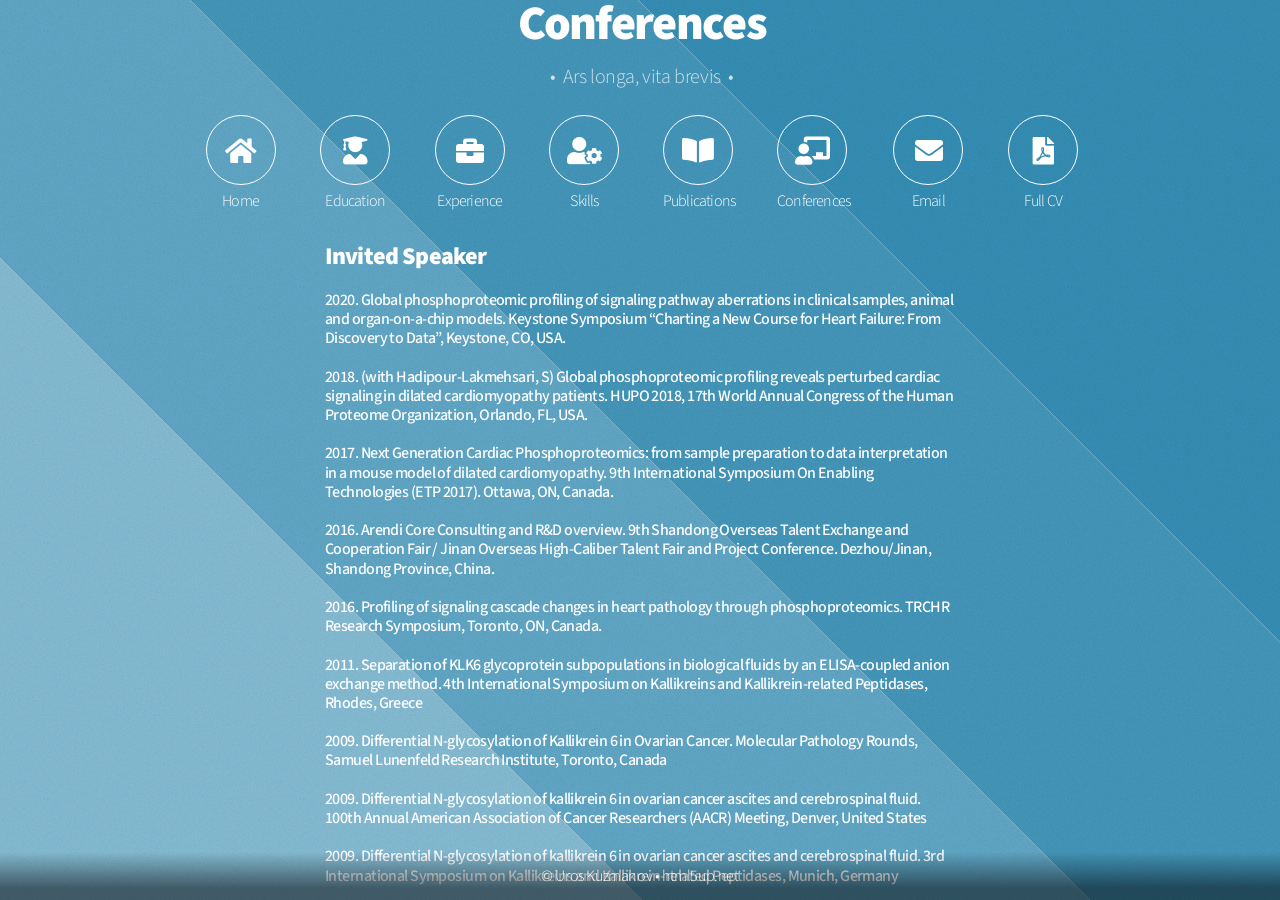
==== conferences.html @ 01c06d36 "July 10 2023 12:07" ====
<!DOCTYPE html>
<!--
	Aerial by HTML5 UP	html5up.net | @ajlkn	Free for personal and commercial use under the CCA 3.0 license (html5up.net/license)-->
<html>
  <head>
    <meta http-equiv="content-type" content="text/html; charset=utf-8">
    <title>Conferences - UK</title>
    <meta name="viewport" content="width=device-width, initial-scale=1, user-scalable=no">
    <link rel="stylesheet" href="assets/css/main.css">
    <noscript><link rel="stylesheet" href="assets/css/noscript.css"></noscript>
  </head>
  <body class="is-preload">
    <div id="wrapper">
      <div id="bg" style="background: #348cb2 url(redsands.png) center;"></div>
      <div id="overlay"></div>
      <div id="main"> <!-- Header -->
        <header id="header">
          <h1>Conferences</h1>
          <p>•&nbsp; Ars longa, vita brevis &nbsp;•</p>
          <nav>
            <ul>
              <li><a href="index.html" class="icon solid fa-home">
                  <div class="label">Home</div>
                </a></li>
              <li><a href="education.html" class="icon solid fa-user-graduate">
                  <div class="label">Education</div>
                </a></li>
              <li><a href="experience.html" class="icon solid fa-briefcase">
                  <div class="label">Experience</div>
                </a></li>
              <li><a href="skills.html" class="icon solid fa-user-cog">
                  <div class="label">Skills</div>
                </a></li>
              <li><a href="publications.html" class="icon solid fa-book-open">
                  <div class="label">Publications</div>
                </a></li>
              <li><a href="conferences.html" class="icon solid fa-chalkboard-teacher">
                  <div class="label">Conferences</div>
                </a></li>
              <li><a href="mailto:%20ukuzmanov@gmail.com" class="icon solid fa-envelope">
                  <div class="label">Email</div>
                </a></li>
              <li><a href="CV.pdf" class="icon solid fa-file-pdf">
                  <div class="label">Full CV</div>
                </a></li>
            </ul>
          </nav>
          <br>
          <h3> Invited Speaker </h3>
          <h5>
<br>2020.  Global phosphoproteomic profiling of signaling pathway aberrations in clinical samples, animal and organ-on-a-chip models.  Keystone Symposium “Charting a New Course for Heart Failure: From Discovery to Data”, Keystone, CO, USA.
<br><br>	2018. (with Hadipour-Lakmehsari, S) Global phosphoproteomic profiling reveals perturbed cardiac signaling in dilated cardiomyopathy patients. HUPO 2018, 17th World Annual Congress of the Human Proteome Organization, Orlando, FL, USA.
<br><br>2017.  Next Generation Cardiac Phosphoproteomics: from sample preparation to data interpretation in a mouse model of dilated cardiomyopathy. 9th International Symposium On Enabling Technologies (ETP 2017).  Ottawa, ON, Canada.
<br><br>2016.  Arendi Core Consulting and R&D overview.  9th Shandong Overseas Talent Exchange and Cooperation Fair / Jinan Overseas High-Caliber Talent Fair and Project Conference.  Dezhou/Jinan, Shandong Province, China.
<br><br>2016.  Profiling of signaling cascade changes in heart pathology through phosphoproteomics.  TRCHR Research Symposium, Toronto, ON, Canada.
<br><br>2011. Separation of KLK6 glycoprotein subpopulations in biological fluids by an ELISA-coupled anion exchange method. 4th International Symposium on Kallikreins and Kallikrein-related Peptidases, Rhodes, Greece
<br><br>2009. Differential N-glycosylation of Kallikrein 6 in Ovarian Cancer. Molecular Pathology Rounds, Samuel Lunenfeld Research Institute, Toronto, Canada
<br><br>2009. Differential N-glycosylation of kallikrein 6 in ovarian cancer ascites and cerebrospinal fluid. 100th Annual American Association of Cancer Researchers (AACR) Meeting, Denver, United States
<br><br>2009. Differential N-glycosylation of kallikrein 6 in ovarian cancer ascites and cerebrospinal fluid. 3rd International Symposium on Kallikreins and Kallikrein-related Peptidases, Munich, Germany

            <br>
            <br></h5><br>
          <h3>
            Poster Presentations and Abstracts
          </h3>
          <h5>
<br>Reitz CJ, Tavassoli M, Kim DH, Hadipour-Lakmehsari S, Shah S, Teng ACT, Emili A, Oudit GY, Kuzmanov U, Gramolini AO. (2022) Integrative proteomic and phosphoproteomic analysis identifies etiology-specific phosphorylation patterns in the failing human heart. XLI Annual Meeting of the International Society for Heart Research (ISHR)-North American Section. Winnipeg, Manitoba, Canada.
<br><br>Di Paola M, Kuzmanov U, Reitz CJ, Teng ACT, Gramolini AO. (2022) Sarco(endo)plasmic reticulum membrane protein REEP5 regulates subcellular structure and function in the heart. XLI Annual Meeting of the International Society for Heart Research (ISHR)-North American Section. Winnipeg, Manitoba, Canada.
<br><br>Kuzmanov U, Reitz CJ, Tavassoli M, Kim DH, Hadipour-Lakmehsari S, Shah S, Emili A, Oudit GY, Gramolini AO. (2022) Integrative proteomic and phosphoproteomic analysis of ischemic and dilated cardiomyopathy cardiac tissue from human explants. XXIV World Congress International Society for Heart Research (ISHR). Berlin, Germany.
<br><br>Di Paola M, Kuzmanov U, Reitz CJ, Teng ACT, Gramolini AO. (2022) Sarco(endo)plasmic reticulum membrane protein REEP5 regulates subcellular structure and function in the heart. Frontiers in Physiology 2022, 42nd Annual Research Symposium, Department of Physiology, University of Toronto.
<br><br>Reitz CJ, Tavassoli M, Kim DH, Hadipour-Lakmehsari S, Shah S, Lee SH, Teng ACT, Emili A, Oudit GY, Kuzmanov U, Gramolini AO. (2021) Identification of Novel Phosphoprotein Signaling Pathways in Human Dilated Cardiomyopathy by Integrative Proteomic and Phosphoproteomic Analysis. Basic Cardiovascular Sciences Scientific Sessions 2021 (virtual).
<br><br>Di Paola M, Kuzmanov U, Teng ACT, Lee SH, Reitz CJ, Gramolini AO. (2021) Analysis of Receptor Expression-Enhancing Protein 5 (REEP5) on cardiac structural development and function using model systems. Frontiers in Physiology 2021, 41st Annual Research Symposium, Department of Physiology, University of Toronto.
<br><br>Kuzmanov U, Wang E, Vanderlaan R, Guo H, Isserlin R, Hadipour-Lakmehsari S, Sharma P, Billia F, Radisic M, Gramolini AO, Emili A.  (2019).  Integrative Phosphoproteomic Profiling of Clinical Samples, Animal and Organ-On-A-Chip Models: Mapping Fibrotic Signaling Cascades. Keystone Symposium - Proteomics and its Application to Translational and Precision Medicine, Stockholm, Sweden. 
<br><br>Kuzmanov U, Vanderlaan, Guo H, Hadipour-Lakmehsari S, Sharma P, Billia P, Emili A, Gramolini AO. (2018).  Global Human and Mouse Phosphoproteomic Profiling of Signaling Pathway Aberrations in Hypertrophic Cardiomyopathy.  HUPO 2018, 17th World Annual Congress of the Human Proteome Organization, Orlando, FL, USA.
<br><br>Kim DH, Kuzmanov U, Hadipour-Lakmehsari S, Emili A, Oudit G, Gramolini AO. (2018) Phosphopeptide Enrichment and Analysis of Human Ischemic Cardiomyopathic Tissues Reveal Infarct Versus Non-Infarct Unique signaling Pathways.  HUPO 2018, 17th World Annual Congress of the Human Proteome Organization, Orlando, FL, USA.
<br><br>Wang EY, Kuzmanov U, Zhao Y, Rafatian N, Gramolini AO, Emili A, Backx P, Radisic M.  (2018). A Combined Strategy of Human Induced Pluripotent Stem Cells, Organ-on-a-chip Engineering and Precision Proteomics Analysis for Cardiac Disease Study.  5th TERMIS World Congress 2018, Kyoto, Japan.
<br><br>Kuzmanov U, Vanderlaan R, Hadipur-Lakmehsari S, Guo H, Buchsbaum D, Cosme J, Abbasi C, Isserlin R, Sharma P, Billia F, Emili A, Gramolini AO.  (2017). Phosphoproteomic profiling of heart tissue:  from mouse model to patient samples. 16th Human Proteome Organisation World Congress, Dublin, Ireland 
<br><br>Kuzmanov U, Guo H, Buchsbaum D, Cosme J, Abbasi C, Isserlin R, Sharma P, Gramolini AO, Emili A.  (2017). Phosphoproteomics-based elucidation of disturbed signaling pathways in a mouse model of dilated cardiomyopathy.  Heart Failure Update 2017, Toronto, Canada
<br><br>Kuzmanov U, Guo H, Buchsbaum D, Cosme J, Abbasi C, Isserlin R, Sharma P, Gramolini AO, Emili A.  (2017). Cardiac phosphoproteomics: profiling of a mouse model of dilated cardiomyopathy.  Canadian National Proteomics Network Annual Meeting, Toronto, Canada 
<br><br>Kuzmanov U, Musrap N, Kosanam H, Smith CR, Batruch I, Diamandis EP. (2012). Glycoproteomic identification and characterization of potential glycoprotein biomarkers in ovarian cancer proximal fluids. American Society for Mass Spectrometry (ASMS) Annual Conference, Vancouver, Canada
<br><br>Kuzmanov U, Musrap N, Kosanam H, Smith CR, Diamandis EP. (2011). Proteomic identification of sialic acid containing glycoproteins in ovarian cancer proximal fluids and cell line supernatants. Canadian Cancer Research Conference, Toronto, Canada
<br><br>Bayani J, Kuzmanov U, Smith CR, Batruch I, Squire JA, Diamandis EP. (2011). Mechanisms of KLK6 Expression and Biomarker Discovery in Ovarian Carcinomas: An Integrated Genomic, microRNA (miRNA) and Proteomic Profiling Approach. Canadian Cancer Research Conference, Toronto, Canada
<br><br>Kuzmanov U, Smith CR, Soosaipillai A, Batruch I, Diamandis A, Diamandis EP. (2011). ELISA coupled anion exchange method for separation of KLK6 glycoprotein subpopulations in biological fluids. 102nd Annual American Association for Cancer Researchers Meeting, Orlando, United States
<br><br>Bayani J, Kuzmanov U, Smith CR, Batruch I, Presvelos J, Graham C, Squire JA, Diamandis EP. (2011).  Integrated genomic, microRNA (miRNA) and proteomic profiling by stable isotope labeling with amino acids in cell culture (SILAC) of ovarian carcinoma for biomarker discovery. 102nd Annual American Association for Cancer Researchers Meeting, Orlando, United States
<br><br>Kuzmanov U, Smith CR, Soosaipillai A, Diamandis EP. (2010). N-glycosylation patterns of kallikrein 6 in ovarian cancer. 5th Canadian Conference on Ovarian Cancer Research, Toronto, Canada
<br><br>Bayani J, Kuzmanov U, Batruch I, Cho CK, Smith CR, Marrano P, Graham C, Butzow R, Katsaros D, Lin L, Zheng Y, Squire JA, Diamandis EP. (2010). Integrated Genomic MicroRNA (miRNA) and Proteomic Profiling of Ovarian Carcinoma for Biomarker Discovery. 5th Canadian Conference on Ovarian Cancer Research, Toronto, Canada
<br><br>Bayani J, Kuzmanov U, Batruch I, Cho CK, Smith CR, Marrano P, Graham C, Butzow R, Katsaros D, Lin L, Zheng Y, Squire JA, Diamandis EP. (2010). Integrated Genomic, MicroRNA (miRNA) and Proteomic Profiling of Ovarian Carcinoma for Biomarker Discovery. 101th Annual American Association for Cancer Research Meeting, Washington, United States
<br><br>Kuzmanov U, Jiang N, Smith CR, Soosaipillai A, Diamandis EP. (2008). Kallikrein 6 N-glycosylation in ovarian cancer ascites and cerebrospinal fluids. ASBMB meeting, Post-Translational Modifications:  Detection and Physiological Evaluation, Lake Tahoe, United States
<br><br>Kuzmanov U, Jiang N, Soosaipillai A, Diamandis EP.  (2007). Differential glycosylation of ovarian cancer derived kallikrein 6.  2nd International Symposium on Kallikreins and Kallikrein-related peptidases, Santorini Island, Greece
<br><br>Kuzmanov U, Jiang N, Soosaipillai A, Diamandis EP.  (2007). Differential glycosylation of ovarian cancer derived kallikrein 6 and its potential use as a biomarker.  5th General Meeting of the International Proteolysis Society. Patras, Greece

          </h5>
          <br>
          <br>
        </header>
        <!-- Footer -->
        <footer id="footer"> <span class="copyright">© Uros Kuzmanov •
            html5up.net</span> </footer>
      </div>
    </div>
    <script>
			window.onload = function() { document.body.classList.remove('is-preload'); }
			window.ontouchmove = function() { return false; }
			window.onorientationchange = function() { document.body.scrollTop = 0; }
		</script>
  </body>
</html>
---- assets/css/main.css ----
@import url("https://fonts.googleapis.com/css?family=Source+Sans+Pro:300,900");
@import url("fontawesome-all.min.css");

/*
	Aerial by HTML5 UP
	html5up.net | @ajlkn
	Free for personal and commercial use under the CCA 3.0 license (html5up.net/license)
*/

html, body, div, span, applet, object,
iframe, h1, h2, h3, h4, h5, h6, p, blockquote,
pre, a, abbr, acronym, address, big, cite,
code, del, dfn, em, img, ins, kbd, q, s, samp,
small, strike, strong, sub, sup, tt, var, b,
u, i, center, dl, dt, dd, ol, ul, li, fieldset,
form, label, legend, table, caption, tbody,
tfoot, thead, tr, th, td, article, aside,
canvas, details, embed, figure, figcaption,
footer, header, hgroup, menu, nav, output, ruby,
section, summary, time, mark, audio, video {
	margin: 0;
	padding: 0;
	border: 0;
	font-size: 100%;
	font: inherit;
	vertical-align: baseline;}

article, aside, details, figcaption, figure,
footer, header, hgroup, menu, nav, section {
	display: block;}

body {
	line-height: 1;
}

ol, ul {
	list-style: none;
}

blockquote, q {
	quotes: none;
}

	blockquote:before, blockquote:after, q:before, q:after {
		content: '';
		content: none;
	}

table {
	border-collapse: collapse;
	border-spacing: 0;
}

body {
	-webkit-text-size-adjust: none;
}

mark {
	background-color: transparent;
	color: inherit;
}

input::-moz-focus-inner {
	border: 0;
	padding: 0;
}

input, select, textarea {
	-moz-appearance: none;
	-webkit-appearance: none;
	-ms-appearance: none;
	appearance: none;
}

/* Basic */

	html {
		box-sizing: border-box;
	}

	*, *:before, *:after {
		box-sizing: inherit;
	}

	body {
		background: #fff;
		overflow: hidden;
	}

		body.is-preload *, body.is-preload *:before, body.is-preload *:after {
			-moz-animation: none !important;
			-webkit-animation: none !important;
			-ms-animation: none !important;
			animation: none !important;
			-moz-transition: none !important;
			-webkit-transition: none !important;
			-ms-transition: none !important;
			transition: none !important;
		}

	body, input, select, textarea {
		color: #fff;
		font-family: 'Source Sans Pro', sans-serif;
		font-size: 15pt;
		font-weight: 300 !important;
		letter-spacing: -0.025em;
		line-height: 1.75em;
	}

	a {
		-moz-transition: border-color 0.2s ease-in-out;
		-webkit-transition: border-color 0.2s ease-in-out;
		-ms-transition: border-color 0.2s ease-in-out;
		transition: border-color 0.2s ease-in-out;
		border-bottom: solid 1px;
		color: inherit;
		outline: 0;
		text-decoration: none;
	}

		a:hover {
			border-color: transparent;
		}

/* Icon */

	.icon {
		text-decoration: none;
		position: relative;
	}

		.icon:before {
			-moz-osx-font-smoothing: grayscale;
			-webkit-font-smoothing: antialiased;
			display: block;
			font-style: normal;
			font-variant: normal;
			text-rendering: auto;
			line-height: 1;
			text-transform: none !important;
			font-family: 'Font Awesome 5 Free';
			font-weight: 400;
			
		}

		.icon > .label {
			line-height: 2;
			font-family: inherit;
			font-weight: ;
			text-align: center;
			letter-spacing: -0.05em;
			
		}

		.icon.solid:before {
			font-weight: 900;
		}

		.icon.brands:before {
			font-family: 'Font Awesome 5 Brands';
			
		}
		
		
/* Wrapper */

	@-moz-keyframes wrapper {
		0% {
			opacity: 0;
		}

		100% {
			opacity: 1;
		}
	}

	@-webkit-keyframes wrapper {
		0% {
			opacity: 0;
		}

		100% {
			opacity: 1;
		}
	}

	@-ms-keyframes wrapper {
		0% {
			opacity: 0;
		}

		100% {
			opacity: 1;
		}
	}

	@keyframes wrapper {
		0% {
			opacity: 0;
		}

		100% {
			opacity: 1;
		}
	}

	#wrapper {
		-moz-animation: wrapper 3s forwards;
		-webkit-animation: wrapper 3s forwards;
		-ms-animation: wrapper 3s forwards;
		animation: wrapper 3s forwards;
		height: 100%;
		left: 0;
		opacity: 0;
		position: fixed;
		top: 0;
		width: 100%;
		
	}

/* BG */

	#bg {
		-moz-animation: bg 180s linear infinite;
		-webkit-animation: bg 180s linear infinite;
		-ms-animation: bg 180s linear infinite;
		animation: bg 180s linear infinite;
		-moz-backface-visibility: hidden;
		-webkit-backface-visibility: hidden;
		-ms-backface-visibility: hidden;
		backface-visibility: hidden;
		-moz-transform: translate3d(0,0,0);
		-webkit-transform: translate3d(0,0,0);
		-ms-transform: translate3d(0,0,0);
		transform: translate3d(0,0,0);
	/* Set your background with this */

		background: #348cb2 url("images/bg1.jpg") bottom left;
		background-repeat: repeat-x;
		height: 100%;
		left: 0;
		opacity: 1;
		position: fixed;
		top: 0;
		
		
		
		
	}

	@-moz-keyframes bg {
		0% {
			-moz-transform: translate3d(0,0,0);
			-webkit-transform: translate3d(0,0,0);
			-ms-transform: translate3d(0,0,0);
			transform: translate3d(0,0,0);
		}

		100% {
			-moz-transform: translate3d(-2250px,0,0);
			-webkit-transform: translate3d(-2250px,0,0);
			-ms-transform: translate3d(-2250px,0,0);
			transform: translate3d(-2250px,0,0);
		}
	}

	@-webkit-keyframes bg {
		0% {
			-moz-transform: translate3d(0,0,0);
			-webkit-transform: translate3d(0,0,0);
			-ms-transform: translate3d(0,0,0);
			transform: translate3d(0,0,0);
		}

		100% {
			-moz-transform: translate3d(-2250px,0,0);
			-webkit-transform: translate3d(-2250px,0,0);
			-ms-transform: translate3d(-2250px,0,0);
			transform: translate3d(-2250px,0,0);
		}
	}

	@-ms-keyframes bg {
		0% {
			-moz-transform: translate3d(0,0,0);
			-webkit-transform: translate3d(0,0,0);
			-ms-transform: translate3d(0,0,0);
			transform: translate3d(0,0,0);
		}

		100% {
			-moz-transform: translate3d(-2250px,0,0);
			-webkit-transform: translate3d(-2250px,0,0);
			-ms-transform: translate3d(-2250px,0,0);
			transform: translate3d(-2250px,0,0);
		}
	}

	@keyframes bg {
		0% {
			-moz-transform: translate3d(0,0,0);
			-webkit-transform: translate3d(0,0,0);
			-ms-transform: translate3d(0,0,0);
			transform: translate3d(0,0,0);
		}

		100% {
			-moz-transform: translate3d(-2250px,0,0);
			-webkit-transform: translate3d(-2250px,0,0);
			-ms-transform: translate3d(-2250px,0,0);
			transform: translate3d(-2250px,0,0);
		}
	}

	#bg {
		background-size: 2250px auto;
		width: 6750px;
	}

/* Overlay */

	@-moz-keyframes overlay {
		0% {
			opacity: 0;
		}

		100% {
			opacity: 1;
		}
	}

	@-webkit-keyframes overlay {
		0% {
			opacity: 0;
		}

		100% {
			opacity: 1;
		}
	}

	@-ms-keyframes overlay {
		0% {
			opacity: 0;
		}

		100% {
			opacity: 1;
		}
	}

	@keyframes overlay {
		0% {
			opacity: 0;
		}

		100% {
			opacity: 1;
		}
	}

	#overlay {
		-moz-animation: overlay 1.5s 1.5s forwards;
		-webkit-animation: overlay 1.5s 1.5s forwards;
		-ms-animation: overlay 1.5s 1.5s forwards;
		animation: overlay 1.5s 1.5s forwards;
		background-attachment: fixed, fixed;
		background-image: url("images/overlay-pattern.png"), url("images/overlay.svg");
		background-position: top left, center center;
		background-repeat: repeat, no-repeat;
		background-size: auto, cover;
		height: 100%;
		left: 0;
		opacity: 0;
		position: fixed;
		top: 0;
		width: 100%;
	}

/* Main */

	#main {
		height: 100%;
		left: 0;
		position: fixed;
		text-align: center;
		top: 0;
		width: 100%;
		overflow: auto;
	}

		#main:before {
			content: '';
			display: inline-block;
			height: 100%;
			margin-right: 0;
			vertical-align: middle;
			width: 1px;
		}

/* Header */

	@-moz-keyframes header {
		0% {
			-moz-transform: translate3d(0,1em,0);
			-webkit-transform: translate3d(0,1em,0);
			-ms-transform: translate3d(0,1em,0);
			transform: translate3d(0,1em,0);
			opacity: 0;
		}

		100% {
			-moz-transform: translate3d(0,0,0);
			-webkit-transform: translate3d(0,0,0);
			-ms-transform: translate3d(0,0,0);
			transform: translate3d(0,0,0);
			opacity: 1;
		}
	}

	@-webkit-keyframes header {
		0% {
			-moz-transform: translate3d(0,1em,0);
			-webkit-transform: translate3d(0,1em,0);
			-ms-transform: translate3d(0,1em,0);
			transform: translate3d(0,1em,0);
			opacity: 0;
		}

		100% {
			-moz-transform: translate3d(0,0,0);
			-webkit-transform: translate3d(0,0,0);
			-ms-transform: translate3d(0,0,0);
			transform: translate3d(0,0,0);
			opacity: 1;
		}
	}

	@-ms-keyframes header {
		0% {
			-moz-transform: translate3d(0,1em,0);
			-webkit-transform: translate3d(0,1em,0);
			-ms-transform: translate3d(0,1em,0);
			transform: translate3d(0,1em,0);
			opacity: 0;
		}

		100% {
			-moz-transform: translate3d(0,0,0);
			-webkit-transform: translate3d(0,0,0);
			-ms-transform: translate3d(0,0,0);
			transform: translate3d(0,0,0);
			opacity: 1;
		}
	}

	@keyframes header {
		0% {
			-moz-transform: translate3d(0,1em,0);
			-webkit-transform: translate3d(0,1em,0);
			-ms-transform: translate3d(0,1em,0);
			transform: translate3d(0,1em,0);
			opacity: 0;
		}

		100% {
			-moz-transform: translate3d(0,0,0);
			-webkit-transform: translate3d(0,0,0);
			-ms-transform: translate3d(0,0,0);
			transform: translate3d(0,0,0);
			opacity: 1;
		}
	}

	@-moz-keyframes nav-icons {
		0% {
			-moz-transform: translate3d(0,1em,0);
			-webkit-transform: translate3d(0,1em,0);
			-ms-transform: translate3d(0,1em,0);
			transform: translate3d(0,1em,0);
			opacity: 0;
		}

		100% {
			-moz-transform: translate3d(0,0,0);
			-webkit-transform: translate3d(0,0,0);
			-ms-transform: translate3d(0,0,0);
			transform: translate3d(0,0,0);
			opacity: 1;
		}
	}

	@-webkit-keyframes nav-icons {
		0% {
			-moz-transform: translate3d(0,1em,0);
			-webkit-transform: translate3d(0,1em,0);
			-ms-transform: translate3d(0,1em,0);
			transform: translate3d(0,1em,0);
			opacity: 0;
		}

		100% {
			-moz-transform: translate3d(0,0,0);
			-webkit-transform: translate3d(0,0,0);
			-ms-transform: translate3d(0,0,0);
			transform: translate3d(0,0,0);
			opacity: 1;
		}
	}

	@-ms-keyframes nav-icons {
		0% {
			-moz-transform: translate3d(0,1em,0);
			-webkit-transform: translate3d(0,1em,0);
			-ms-transform: translate3d(0,1em,0);
			transform: translate3d(0,1em,0);
			opacity: 0;
		}

		100% {
			-moz-transform: translate3d(0,0,0);
			-webkit-transform: translate3d(0,0,0);
			-ms-transform: translate3d(0,0,0);
			transform: translate3d(0,0,0);
			opacity: 1;
		}
	}

	@keyframes nav-icons {
		0% {
			-moz-transform: translate3d(0,1em,0);
			-webkit-transform: translate3d(0,1em,0);
			-ms-transform: translate3d(0,1em,0);
			transform: translate3d(0,1em,0);
			opacity: 0;
		}

		100% {
			-moz-transform: translate3d(0,0,0);
			-webkit-transform: translate3d(0,0,0);
			-ms-transform: translate3d(0,0,0);
			transform: translate3d(0,0,0);
			opacity: 1;
		}
	}

	#header {
		-moz-animation: header 1s 2.25s forwards;
		-webkit-animation: header 1s 2.25s forwards;
		-ms-animation: header 1s 2.25s forwards;
		animation: header 1s 2.25s forwards;
		-moz-backface-visibility: hidden;
		-webkit-backface-visibility: hidden;
		-ms-backface-visibility: hidden;
		backface-visibility: hidden;
		-moz-transform: translate3d(0,0,0);
		-webkit-transform: translate3d(0,0,0);
		-ms-transform: translate3d(0,0,0);
		transform: translate3d(0,0,0);
		cursor: default;
		display: inline-block;
		opacity: 0;
		position: relative;
		text-align: center;
		top: 0em;
		vertical-align: top;
		width: 90%;
		
	}

		#header h1 {
			font-size: 3em;
			font-weight: 900;
			letter-spacing: -0.035em;
			line-height: 1em;
		}

		#header h2 {
			font-size: 2em;
			font-weight: 900;
			letter-spacing: -0.035em;
			horizontal-align: center;
			text-align: left;
			max-width: 55%;
			height: auto;
			margin: auto;
			line-height: 1.2em;
			
		
		}

		#header h3 {
			font-size: 1.5em;
			font-weight: 900;
			letter-spacing: -0.035em;
			line-height: 1.2em;
			text-align: left;
			max-width: 55%;
			height: auto;
			margin: auto;

		}

		#header h4 {
			font-size: 1em;
			font-weight: 900;
			letter-spacing: -0.035em;
			line-height: 1.2em;
			text-align: left;
			max-width: 55%;
			height: auto;
			margin: auto;


		}
			
		#header h5 {
			font-size: 1em;
			font-weight: 500;
			letter-spacing: -0.035em;
			line-height: 1.2em;
			text-align: left;
			max-width: 55%;
			height: auto;
			margin: auto;

		}

		#header b {
			
			font-weight: 900;

		}

		#header p {
			font-size: 1.25em;
			margin: 0.75em 0 0.25em 0;
			opacity: 0.75;
		}

		#header nav {
			margin: 1.5em 0 0 0;
		}

			#header nav li {
				-moz-animation: nav-icons 0.5s ease-in-out forwards;
				-webkit-animation: nav-icons 0.5s ease-in-out forwards;
				-ms-animation: nav-icons 0.5s ease-in-out forwards;
				animation: nav-icons 0.5s ease-in-out forwards;
				-moz-backface-visibility: hidden;
				-webkit-backface-visibility: hidden;
				-ms-backface-visibility: hidden;
				backface-visibility: hidden;
				-moz-transform: translate3d(0,0,0);
				-webkit-transform: translate3d(0,0,0);
				-ms-transform: translate3d(0,0,0);
				transform: translate3d(0,0,0);
				display: inline-block;
				height: 5.35em;
				line-height: 5.885em;
				opacity: 0;
				position: relative;
				top: 0;
				width: 7em;
				
			}

				#header nav li:nth-child(1) {
					-moz-animation-delay: 2.5s;
					-webkit-animation-delay: 2.5s;
					-ms-animation-delay: 2.5s;
					animation-delay: 2.5s;
				}

				#header nav li:nth-child(2) {
					-moz-animation-delay: 2.75s;
					-webkit-animation-delay: 2.75s;
					-ms-animation-delay: 2.75s;
					animation-delay: 2.75s;
				}

				#header nav li:nth-child(3) {
					-moz-animation-delay: 3s;
					-webkit-animation-delay: 3s;
					-ms-animation-delay: 3s;
					animation-delay: 3s;
				}

				#header nav li:nth-child(4) {
					-moz-animation-delay: 3.25s;
					-webkit-animation-delay: 3.25s;
					-ms-animation-delay: 3.25s;
					animation-delay: 3.25s;
				}

				#header nav li:nth-child(5) {
					-moz-animation-delay: 3.5s;
					-webkit-animation-delay: 3.5s;
					-ms-animation-delay: 3.5s;
					animation-delay: 3.5s;
				}

				#header nav li:nth-child(6) {
					-moz-animation-delay: 3.75s;
					-webkit-animation-delay: 3.75s;
					-ms-animation-delay: 3.75s;
					animation-delay: 3.75s;
				}

				#header nav li:nth-child(7) {
					-moz-animation-delay: 4s;
					-webkit-animation-delay: 4s;
					-ms-animation-delay: 4s;
					animation-delay: 4s;
				}

				#header nav li:nth-child(8) {
					-moz-animation-delay: 4.25s;
					-webkit-animation-delay: 4.25s;
					-ms-animation-delay: 4.25s;
					animation-delay: 4.25s;
				}

				#header nav li:nth-child(9) {
					-moz-animation-delay: 4.5s;
					-webkit-animation-delay: 4.5s;
					-ms-animation-delay: 4.5s;
					animation-delay: 4.5s;
				}

				#header nav li:nth-child(10) {
					-moz-animation-delay: 4.75s;
					-webkit-animation-delay: 4.75s;
					-ms-animation-delay: 4.75s;
					animation-delay: 4.75s;
				}

			#header nav a {
				-webkit-tap-highlight-color: rgba(0, 0, 0, 0);
				-webkit-touch-callout: none;
				border: 0;
				display: inline-block;
				
			}

				#header nav a:before {
					-moz-transition: all 0.2s ease-in-out;
					-webkit-transition: all 0.2s ease-in-out;
					-ms-transition: all 0.2s ease-in-out;
					transition: all 0.2s ease-in-out;
					border-radius: 100%;
					border: solid 1px #fff;
					display: block;
					font-size: 1.75em;
					height: 2.5em;
					line-height: 2.5em;
					position: relative;
					text-align: center;
					top: 0;
					width: 2.5em;
				}

				#header nav a:hover {
					font-size: 1.1em;
				}

					#header nav a:hover:before {
						background-color: rgba(255, 255, 255, 0.175);
						color: #fff;
					}

				#header nav a:active {
					font-size: 0.95em;
					background: none;
				}

					#header nav a:active:before {
						background-color: rgba(255, 255, 255, 0.35);
						color: #fff;
					}

				#header nav a span {
					display: none;
				}

/* Footer */

	#footer {
		background-image: -moz-linear-gradient(top, rgba(0,0,0,0), rgba(0,0,0,0.5) 75%);
		background-image: -webkit-linear-gradient(top, rgba(0,0,0,0), rgba(0,0,0,0.5) 75%);
		background-image: -ms-linear-gradient(top, rgba(0,0,0,0), rgba(0,0,0,0.5) 75%);
		background-image: linear-gradient(top, rgba(0,0,0,0), rgba(0,0,0,0.5) 75%);
		bottom: 0;
		cursor: default;
		height: 3em;
		left: 0;
		line-height: 3em;
		position: fixed;
		text-align: center;
		width: 100%;
	}

/* Wide */

	@media screen and (max-width: 1680px) {

		/* Basic */

			body, input, select, textarea {
				font-size: 13pt;
			}

		/* BG */

			@-moz-keyframes bg {
				0% {
					-moz-transform: translate3d(0,0,0);
					-webkit-transform: translate3d(0,0,0);
					-ms-transform: translate3d(0,0,0);
					transform: translate3d(0,0,0);
				}

				100% {
					-moz-transform: translate3d(-1500px,0,0);
					-webkit-transform: translate3d(-1500px,0,0);
					-ms-transform: translate3d(-1500px,0,0);
					transform: translate3d(-1500px,0,0);
				}

	}

		@-webkit-keyframes bg {
			0% {
				-moz-transform: translate3d(0,0,0);
				-webkit-transform: translate3d(0,0,0);
				-ms-transform: translate3d(0,0,0);
				transform: translate3d(0,0,0);
			}

			100% {
				-moz-transform: translate3d(-1500px,0,0);
				-webkit-transform: translate3d(-1500px,0,0);
				-ms-transform: translate3d(-1500px,0,0);
				transform: translate3d(-1500px,0,0);
			}
			}

		@-ms-keyframes bg {
			0% {
				-moz-transform: translate3d(0,0,0);
				-webkit-transform: translate3d(0,0,0);
				-ms-transform: translate3d(0,0,0);
				transform: translate3d(0,0,0);
			}

			100% {
				-moz-transform: translate3d(-1500px,0,0);
				-webkit-transform: translate3d(-1500px,0,0);
				-ms-transform: translate3d(-1500px,0,0);
				transform: translate3d(-1500px,0,0);
			}
		}

		@keyframes bg {
			0% {
				-moz-transform: translate3d(0,0,0);
				-webkit-transform: translate3d(0,0,0);
				-ms-transform: translate3d(0,0,0);
				transform: translate3d(0,0,0);
			}

			100% {
				-moz-transform: translate3d(-1500px,0,0);
				-webkit-transform: translate3d(-1500px,0,0);
				-ms-transform: translate3d(-1500px,0,0);
				transform: translate3d(-1500px,0,0);
			}
		}

		#bg {
			background-size: 1500px auto;
			width: 4500px;
		} }

/* Normal */

	@media screen and (max-width: 1280px) {

		/* Basic */

			body, input, select, textarea {
				font-size: 12pt;
			}

		/* BG */

			@-moz-keyframes bg {
				0% {
					-moz-transform: translate3d(0,0,0);
					-webkit-transform: translate3d(0,0,0);
					-ms-transform: translate3d(0,0,0);
					transform: translate3d(0,0,0);
				}

				100% {
					-moz-transform: translate3d(-750px,0,0);
					-webkit-transform: translate3d(-750px,0,0);
					-ms-transform: translate3d(-750px,0,0);
					transform: translate3d(-750px,0,0);
				}

	}

		@-webkit-keyframes bg {
			0% {
				-moz-transform: translate3d(0,0,0);
				-webkit-transform: translate3d(0,0,0);
				-ms-transform: translate3d(0,0,0);
				transform: translate3d(0,0,0);
			}

			100% {
				-moz-transform: translate3d(-750px,0,0);
				-webkit-transform: translate3d(-750px,0,0);
				-ms-transform: translate3d(-750px,0,0);
				transform: translate3d(-750px,0,0);
			}
			}

		@-ms-keyframes bg {
			0% {
				-moz-transform: translate3d(0,0,0);
				-webkit-transform: translate3d(0,0,0);
				-ms-transform: translate3d(0,0,0);
				transform: translate3d(0,0,0);
			}

			100% {
				-moz-transform: translate3d(-750px,0,0);
				-webkit-transform: translate3d(-750px,0,0);
				-ms-transform: translate3d(-750px,0,0);
				transform: translate3d(-750px,0,0);
			}
		}

		@keyframes bg {
			0% {
				-moz-transform: translate3d(0,0,0);
				-webkit-transform: translate3d(0,0,0);
				-ms-transform: translate3d(0,0,0);
				transform: translate3d(0,0,0);
			}

			100% {
				-moz-transform: translate3d(-750px,0,0);
				-webkit-transform: translate3d(-750px,0,0);
				-ms-transform: translate3d(-750px,0,0);
				transform: translate3d(-750px,0,0);
			}
		}

		#bg {
			background-size: 750px auto;
			width: 2250px;
		} }

/* Mobile */

	@media screen and (max-width: 736px) {

		/* Basic */

			body {
				min-width: 320px;
			}

			body, input, select, textarea {
				font-size: 11pt;
			}

		/* BG */

			@-moz-keyframes bg {
				0% {
					-moz-transform: translate3d(0,0,0);
					-webkit-transform: translate3d(0,0,0);
					-ms-transform: translate3d(0,0,0);
					transform: translate3d(0,0,0);
				}

				100% {
					-moz-transform: translate3d(-300px,0,0);
					-webkit-transform: translate3d(-300px,0,0);
					-ms-transform: translate3d(-300px,0,0);
					transform: translate3d(-300px,0,0);
				}

	}

		@-webkit-keyframes bg {
			0% {
				-moz-transform: translate3d(0,0,0);
				-webkit-transform: translate3d(0,0,0);
				-ms-transform: translate3d(0,0,0);
				transform: translate3d(0,0,0);
			}

			100% {
				-moz-transform: translate3d(-300px,0,0);
				-webkit-transform: translate3d(-300px,0,0);
				-ms-transform: translate3d(-300px,0,0);
				transform: translate3d(-300px,0,0);
			}
			}

		@-ms-keyframes bg {
			0% {
				-moz-transform: translate3d(0,0,0);
				-webkit-transform: translate3d(0,0,0);
				-ms-transform: translate3d(0,0,0);
				transform: translate3d(0,0,0);
			}

			100% {
				-moz-transform: translate3d(-300px,0,0);
				-webkit-transform: translate3d(-300px,0,0);
				-ms-transform: translate3d(-300px,0,0);
				transform: translate3d(-300px,0,0);
			}
		}

		@keyframes bg {
			0% {
				-moz-transform: translate3d(0,0,0);
				-webkit-transform: translate3d(0,0,0);
				-ms-transform: translate3d(0,0,0);
				transform: translate3d(0,0,0);
			}

			100% {
				-moz-transform: translate3d(-300px,0,0);
				-webkit-transform: translate3d(-300px,0,0);
				-ms-transform: translate3d(-300px,0,0);
				transform: translate3d(-300px,0,0);
			}
		}

		#bg {
			background-size: 300px auto;
			width: 900px;
		}

	/* Header */

				
		#header h1 {
			font-size: 2.5em;
		}

		#header h2 {
			font-size: 1.0em;
			font-weight: 900;
			line-height: 1em;
			letter-spacing: -0.035em;
			horizontal-align: center;
			text-align: left;
			max-width: 90%;
			height: auto;
			margin: auto;
			
		
		}

		#header h3 {
			font-size: 0.75em;
			font-weight: 900;
			letter-spacing: -0.035em;
			line-height: 1em;
			text-align: left;
			max-width: 90%;
			height: auto;
			margin: auto;

		}

		#header h4 {
			font-size: 0.5em;
			font-weight: 900;
			letter-spacing: -0.035em;
			line-height: 1.2em;
			text-align: left;
			max-width: 90%;
			height: auto;
			margin: auto;

		}

		#header h5 {
			font-size: 0.75em;
			font-weight: 400;
			letter-spacing: -0.035em;
			line-height: 1.2em;
			text-align: left;
			max-width: 90%;
			height: auto;
			margin: auto;

		}

		#header b {
			
			font-weight: 900;

		}

		#header p {
			font-size: 1em;
		}

		#header nav {
			font-size: 1em;
			max-width: 100%;
		}

			#header nav a:hover {
				font-size: 1em;
			}

			#header nav a:active {
				font-size: 1em;
			} }

/* Mobile (Portrait) */

	@media screen and (max-width: 480px) {

		/* BG */

			@-moz-keyframes bg {
				0% {
					-moz-transform: translate3d(0,0,0);
					-webkit-transform: translate3d(0,0,0);
					-ms-transform: translate3d(0,0,0);
					transform: translate3d(0,0,0);
				}

				100% {
					-moz-transform: translate3d(-412.5px,0,0);
					-webkit-transform: translate3d(-412.5px,0,0);
					-ms-transform: translate3d(-412.5px,0,0);
					transform: translate3d(-412.5px,0,0);
				}

	}

		@-webkit-keyframes bg {
			0% {
				-moz-transform: translate3d(0,0,0);
				-webkit-transform: translate3d(0,0,0);
				-ms-transform: translate3d(0,0,0);
				transform: translate3d(0,0,0);
			}

			100% {
				-moz-transform: translate3d(-412.5px,0,0);
				-webkit-transform: translate3d(-412.5px,0,0);
				-ms-transform: translate3d(-412.5px,0,0);
				transform: translate3d(-412.5px,0,0);
			}
			}

		@-ms-keyframes bg {
			0% {
				-moz-transform: translate3d(0,0,0);
				-webkit-transform: translate3d(0,0,0);
				-ms-transform: translate3d(0,0,0);
				transform: translate3d(0,0,0);
			}

			100% {
				-moz-transform: translate3d(-412.5px,0,0);
				-webkit-transform: translate3d(-412.5px,0,0);
				-ms-transform: translate3d(-412.5px,0,0);
				transform: translate3d(-412.5px,0,0);
			}
		}

		@keyframes bg {
			0% {
				-moz-transform: translate3d(0,0,0);
				-webkit-transform: translate3d(0,0,0);
				-ms-transform: translate3d(0,0,0);
				transform: translate3d(0,0,0);
			}

			100% {
				-moz-transform: translate3d(-412.5px,0,0);
				-webkit-transform: translate3d(-412.5px,0,0);
				-ms-transform: translate3d(-412.5px,0,0);
				transform: translate3d(-412.5px,0,0);
			}
		}

		#bg {
			background-size: 412.5px auto;
			width: 1237.5px;
		}

	/* Header */

		#header nav {
			padding: 0 1em;
		} }
---- assets/css/noscript.css ----
/*
	Aerial by HTML5 UP
	html5up.net | @ajlkn
	Free for personal and commercial use under the CCA 3.0 license (html5up.net/license)
*/

/* Wrapper */

	#wrapper {
		opacity: 1 !important;
	}

/* Overlay */

	#overlay {
		opacity: 1 !important;
	}

/* Header */

	#header {
		opacity: 1 !important;
	}

		#header nav li {
			opacity: 1 !important;
		}
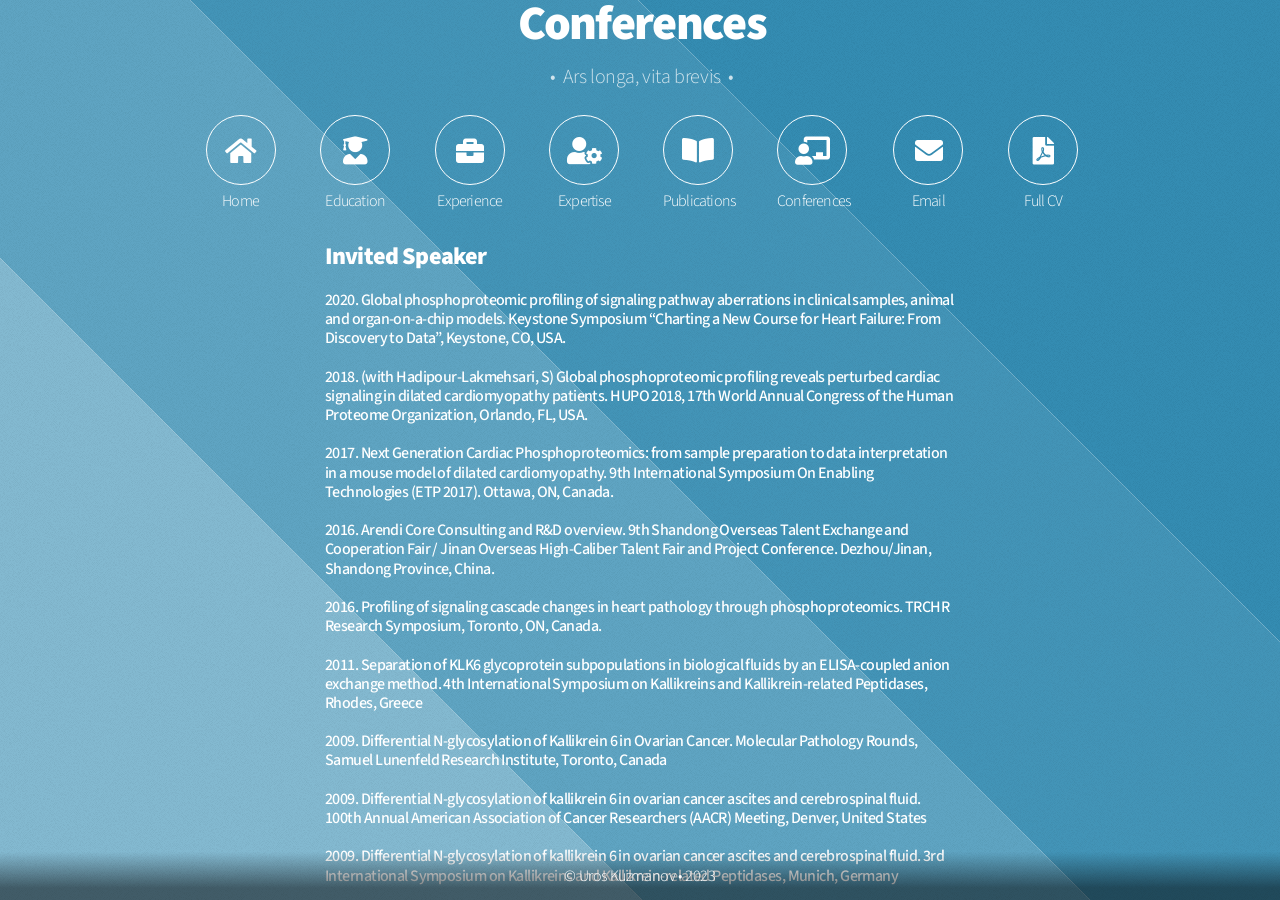
==== commit 8614d3f9: "Oct 21 2023 16:29" ====
--- a/conferences.html
+++ b/conferences.html
@@ -11,9 +11,10 @@
   </head>
   <body class="is-preload">
     <div id="wrapper">
-      <div id="bg" style="background: #348cb2 url(redsands.png) center;"></div>
+      <div id="bg" style="background: #348cb2 url(redsands.png) bottom left;"></div>
       <div id="overlay"></div>
-      <div id="main"> <!-- Header -->
+      <div id="main">
+        <!-- Header -->
         <header id="header">
           <h1>Conferences</h1>
           <p>•&nbsp; Ars longa, vita brevis &nbsp;•</p>
@@ -29,7 +30,7 @@
                   <div class="label">Experience</div>
                 </a></li>
               <li><a href="skills.html" class="icon solid fa-user-cog">
-                  <div class="label">Skills</div>
+                  <div class="label">Expertise</div>
                 </a></li>
               <li><a href="publications.html" class="icon solid fa-book-open">
                   <div class="label">Publications</div>
@@ -47,55 +48,238 @@
           </nav>
           <br>
           <h3> Invited Speaker </h3>
-          <h5>
-<br>2020.  Global phosphoproteomic profiling of signaling pathway aberrations in clinical samples, animal and organ-on-a-chip models.  Keystone Symposium “Charting a New Course for Heart Failure: From Discovery to Data”, Keystone, CO, USA.
-<br><br>	2018. (with Hadipour-Lakmehsari, S) Global phosphoproteomic profiling reveals perturbed cardiac signaling in dilated cardiomyopathy patients. HUPO 2018, 17th World Annual Congress of the Human Proteome Organization, Orlando, FL, USA.
-<br><br>2017.  Next Generation Cardiac Phosphoproteomics: from sample preparation to data interpretation in a mouse model of dilated cardiomyopathy. 9th International Symposium On Enabling Technologies (ETP 2017).  Ottawa, ON, Canada.
-<br><br>2016.  Arendi Core Consulting and R&D overview.  9th Shandong Overseas Talent Exchange and Cooperation Fair / Jinan Overseas High-Caliber Talent Fair and Project Conference.  Dezhou/Jinan, Shandong Province, China.
-<br><br>2016.  Profiling of signaling cascade changes in heart pathology through phosphoproteomics.  TRCHR Research Symposium, Toronto, ON, Canada.
-<br><br>2011. Separation of KLK6 glycoprotein subpopulations in biological fluids by an ELISA-coupled anion exchange method. 4th International Symposium on Kallikreins and Kallikrein-related Peptidases, Rhodes, Greece
-<br><br>2009. Differential N-glycosylation of Kallikrein 6 in Ovarian Cancer. Molecular Pathology Rounds, Samuel Lunenfeld Research Institute, Toronto, Canada
-<br><br>2009. Differential N-glycosylation of kallikrein 6 in ovarian cancer ascites and cerebrospinal fluid. 100th Annual American Association of Cancer Researchers (AACR) Meeting, Denver, United States
-<br><br>2009. Differential N-glycosylation of kallikrein 6 in ovarian cancer ascites and cerebrospinal fluid. 3rd International Symposium on Kallikreins and Kallikrein-related Peptidases, Munich, Germany
-
-            <br>
-            <br></h5><br>
-          <h3>
-            Poster Presentations and Abstracts
-          </h3>
-          <h5>
-<br>Reitz CJ, Tavassoli M, Kim DH, Hadipour-Lakmehsari S, Shah S, Teng ACT, Emili A, Oudit GY, Kuzmanov U, Gramolini AO. (2022) Integrative proteomic and phosphoproteomic analysis identifies etiology-specific phosphorylation patterns in the failing human heart. XLI Annual Meeting of the International Society for Heart Research (ISHR)-North American Section. Winnipeg, Manitoba, Canada.
-<br><br>Di Paola M, Kuzmanov U, Reitz CJ, Teng ACT, Gramolini AO. (2022) Sarco(endo)plasmic reticulum membrane protein REEP5 regulates subcellular structure and function in the heart. XLI Annual Meeting of the International Society for Heart Research (ISHR)-North American Section. Winnipeg, Manitoba, Canada.
-<br><br>Kuzmanov U, Reitz CJ, Tavassoli M, Kim DH, Hadipour-Lakmehsari S, Shah S, Emili A, Oudit GY, Gramolini AO. (2022) Integrative proteomic and phosphoproteomic analysis of ischemic and dilated cardiomyopathy cardiac tissue from human explants. XXIV World Congress International Society for Heart Research (ISHR). Berlin, Germany.
-<br><br>Di Paola M, Kuzmanov U, Reitz CJ, Teng ACT, Gramolini AO. (2022) Sarco(endo)plasmic reticulum membrane protein REEP5 regulates subcellular structure and function in the heart. Frontiers in Physiology 2022, 42nd Annual Research Symposium, Department of Physiology, University of Toronto.
-<br><br>Reitz CJ, Tavassoli M, Kim DH, Hadipour-Lakmehsari S, Shah S, Lee SH, Teng ACT, Emili A, Oudit GY, Kuzmanov U, Gramolini AO. (2021) Identification of Novel Phosphoprotein Signaling Pathways in Human Dilated Cardiomyopathy by Integrative Proteomic and Phosphoproteomic Analysis. Basic Cardiovascular Sciences Scientific Sessions 2021 (virtual).
-<br><br>Di Paola M, Kuzmanov U, Teng ACT, Lee SH, Reitz CJ, Gramolini AO. (2021) Analysis of Receptor Expression-Enhancing Protein 5 (REEP5) on cardiac structural development and function using model systems. Frontiers in Physiology 2021, 41st Annual Research Symposium, Department of Physiology, University of Toronto.
-<br><br>Kuzmanov U, Wang E, Vanderlaan R, Guo H, Isserlin R, Hadipour-Lakmehsari S, Sharma P, Billia F, Radisic M, Gramolini AO, Emili A.  (2019).  Integrative Phosphoproteomic Profiling of Clinical Samples, Animal and Organ-On-A-Chip Models: Mapping Fibrotic Signaling Cascades. Keystone Symposium - Proteomics and its Application to Translational and Precision Medicine, Stockholm, Sweden. 
-<br><br>Kuzmanov U, Vanderlaan, Guo H, Hadipour-Lakmehsari S, Sharma P, Billia P, Emili A, Gramolini AO. (2018).  Global Human and Mouse Phosphoproteomic Profiling of Signaling Pathway Aberrations in Hypertrophic Cardiomyopathy.  HUPO 2018, 17th World Annual Congress of the Human Proteome Organization, Orlando, FL, USA.
-<br><br>Kim DH, Kuzmanov U, Hadipour-Lakmehsari S, Emili A, Oudit G, Gramolini AO. (2018) Phosphopeptide Enrichment and Analysis of Human Ischemic Cardiomyopathic Tissues Reveal Infarct Versus Non-Infarct Unique signaling Pathways.  HUPO 2018, 17th World Annual Congress of the Human Proteome Organization, Orlando, FL, USA.
-<br><br>Wang EY, Kuzmanov U, Zhao Y, Rafatian N, Gramolini AO, Emili A, Backx P, Radisic M.  (2018). A Combined Strategy of Human Induced Pluripotent Stem Cells, Organ-on-a-chip Engineering and Precision Proteomics Analysis for Cardiac Disease Study.  5th TERMIS World Congress 2018, Kyoto, Japan.
-<br><br>Kuzmanov U, Vanderlaan R, Hadipur-Lakmehsari S, Guo H, Buchsbaum D, Cosme J, Abbasi C, Isserlin R, Sharma P, Billia F, Emili A, Gramolini AO.  (2017). Phosphoproteomic profiling of heart tissue:  from mouse model to patient samples. 16th Human Proteome Organisation World Congress, Dublin, Ireland 
-<br><br>Kuzmanov U, Guo H, Buchsbaum D, Cosme J, Abbasi C, Isserlin R, Sharma P, Gramolini AO, Emili A.  (2017). Phosphoproteomics-based elucidation of disturbed signaling pathways in a mouse model of dilated cardiomyopathy.  Heart Failure Update 2017, Toronto, Canada
-<br><br>Kuzmanov U, Guo H, Buchsbaum D, Cosme J, Abbasi C, Isserlin R, Sharma P, Gramolini AO, Emili A.  (2017). Cardiac phosphoproteomics: profiling of a mouse model of dilated cardiomyopathy.  Canadian National Proteomics Network Annual Meeting, Toronto, Canada 
-<br><br>Kuzmanov U, Musrap N, Kosanam H, Smith CR, Batruch I, Diamandis EP. (2012). Glycoproteomic identification and characterization of potential glycoprotein biomarkers in ovarian cancer proximal fluids. American Society for Mass Spectrometry (ASMS) Annual Conference, Vancouver, Canada
-<br><br>Kuzmanov U, Musrap N, Kosanam H, Smith CR, Diamandis EP. (2011). Proteomic identification of sialic acid containing glycoproteins in ovarian cancer proximal fluids and cell line supernatants. Canadian Cancer Research Conference, Toronto, Canada
-<br><br>Bayani J, Kuzmanov U, Smith CR, Batruch I, Squire JA, Diamandis EP. (2011). Mechanisms of KLK6 Expression and Biomarker Discovery in Ovarian Carcinomas: An Integrated Genomic, microRNA (miRNA) and Proteomic Profiling Approach. Canadian Cancer Research Conference, Toronto, Canada
-<br><br>Kuzmanov U, Smith CR, Soosaipillai A, Batruch I, Diamandis A, Diamandis EP. (2011). ELISA coupled anion exchange method for separation of KLK6 glycoprotein subpopulations in biological fluids. 102nd Annual American Association for Cancer Researchers Meeting, Orlando, United States
-<br><br>Bayani J, Kuzmanov U, Smith CR, Batruch I, Presvelos J, Graham C, Squire JA, Diamandis EP. (2011).  Integrated genomic, microRNA (miRNA) and proteomic profiling by stable isotope labeling with amino acids in cell culture (SILAC) of ovarian carcinoma for biomarker discovery. 102nd Annual American Association for Cancer Researchers Meeting, Orlando, United States
-<br><br>Kuzmanov U, Smith CR, Soosaipillai A, Diamandis EP. (2010). N-glycosylation patterns of kallikrein 6 in ovarian cancer. 5th Canadian Conference on Ovarian Cancer Research, Toronto, Canada
-<br><br>Bayani J, Kuzmanov U, Batruch I, Cho CK, Smith CR, Marrano P, Graham C, Butzow R, Katsaros D, Lin L, Zheng Y, Squire JA, Diamandis EP. (2010). Integrated Genomic MicroRNA (miRNA) and Proteomic Profiling of Ovarian Carcinoma for Biomarker Discovery. 5th Canadian Conference on Ovarian Cancer Research, Toronto, Canada
-<br><br>Bayani J, Kuzmanov U, Batruch I, Cho CK, Smith CR, Marrano P, Graham C, Butzow R, Katsaros D, Lin L, Zheng Y, Squire JA, Diamandis EP. (2010). Integrated Genomic, MicroRNA (miRNA) and Proteomic Profiling of Ovarian Carcinoma for Biomarker Discovery. 101th Annual American Association for Cancer Research Meeting, Washington, United States
-<br><br>Kuzmanov U, Jiang N, Smith CR, Soosaipillai A, Diamandis EP. (2008). Kallikrein 6 N-glycosylation in ovarian cancer ascites and cerebrospinal fluids. ASBMB meeting, Post-Translational Modifications:  Detection and Physiological Evaluation, Lake Tahoe, United States
-<br><br>Kuzmanov U, Jiang N, Soosaipillai A, Diamandis EP.  (2007). Differential glycosylation of ovarian cancer derived kallikrein 6.  2nd International Symposium on Kallikreins and Kallikrein-related peptidases, Santorini Island, Greece
-<br><br>Kuzmanov U, Jiang N, Soosaipillai A, Diamandis EP.  (2007). Differential glycosylation of ovarian cancer derived kallikrein 6 and its potential use as a biomarker.  5th General Meeting of the International Proteolysis Society. Patras, Greece
-
+          <h5> <br>
+            2020. Global phosphoproteomic profiling of signaling pathway
+            aberrations in clinical samples, animal and organ-on-a-chip models.
+            Keystone Symposium “Charting a New Course for Heart Failure: From
+            Discovery to Data”, Keystone, CO, USA. <br>
+            <br>
+            2018. (with Hadipour-Lakmehsari, S) Global phosphoproteomic
+            profiling reveals perturbed cardiac signaling in dilated
+            cardiomyopathy patients. HUPO 2018, 17th World Annual Congress of
+            the Human Proteome Organization, Orlando, FL, USA. <br>
+            <br>
+            2017. Next Generation Cardiac Phosphoproteomics: from sample
+            preparation to data interpretation in a mouse model of dilated
+            cardiomyopathy. 9th International Symposium On Enabling Technologies
+            (ETP 2017). Ottawa, ON, Canada. <br>
+            <br>
+            2016. Arendi Core Consulting and R&amp;D overview. 9th Shandong
+            Overseas Talent Exchange and Cooperation Fair / Jinan Overseas
+            High-Caliber Talent Fair and Project Conference. Dezhou/Jinan,
+            Shandong Province, China. <br>
+            <br>
+            2016. Profiling of signaling cascade changes in heart pathology
+            through phosphoproteomics. TRCHR Research Symposium, Toronto, ON,
+            Canada. <br>
+            <br>
+            2011. Separation of KLK6 glycoprotein subpopulations in biological
+            fluids by an ELISA-coupled anion exchange method. 4th International
+            Symposium on Kallikreins and Kallikrein-related Peptidases, Rhodes,
+            Greece <br>
+            <br>
+            2009. Differential N-glycosylation of Kallikrein 6 in Ovarian
+            Cancer. Molecular Pathology Rounds, Samuel Lunenfeld Research
+            Institute, Toronto, Canada <br>
+            <br>
+            2009. Differential N-glycosylation of kallikrein 6 in ovarian cancer
+            ascites and cerebrospinal fluid. 100th Annual American Association
+            of Cancer Researchers (AACR) Meeting, Denver, United States <br>
+            <br>
+            2009. Differential N-glycosylation of kallikrein 6 in ovarian cancer
+            ascites and cerebrospinal fluid. 3rd International Symposium on
+            Kallikreins and Kallikrein-related Peptidases, Munich, Germany <br>
           </h5>
+          <br>
+          <h3> Poster Presentations and Abstracts </h3>
+          <h5> <br>
+            Elbatarny M, Kuzmanov U, Eliathamby D, Chu V, Nedadur R, Reitz CJ,
+            Hamed O, Simmons CA, Chung JCY, Wang B, Ouzounian M, Gramolini AO.
+            (2023) Distinct Proteomic Profiles in Human Thoracic Aortic Aneurysm
+            by Segment May Drive Prognostic Differences: Conventional &amp;
+            Machine Learning Analysis. AHA Scientific Sessions. Philadelphia,
+            USA. November 11–13, 2023. <br>
+            <br>
+            Reitz CJ, Tavassoli M, Kim DH, Shah S, Lakin R, Teng ACT, Zhou Y, Li
+            W, Hadipour-Lakmehsari S, Backx PH, Emili A, Oudit GY, Kuzmanov U,
+            Gramolini AO. (2023) Phosphorylation Signatures of Human Heart
+            Failure: Characterizing Dilated Cardiomyopathy-associated Signaling
+            Pathways at the Cardiomyocyte Intercalated Disc. Basic
+            Cardiovascular Sciences Scientific Sessions 2023. Boston, USA. July
+            31-Aug 3, 2023. <br>
+            <br>
+            Di Paola M, Reitz CJ, Kuzmanov U, Jia K, Teng ACT, Gramolini AO.
+            (2023) Confocal and Mass Spectrometry-based Investigation of REEP5
+            Depletion by AAV9 in the Mouse Heart. Basic Cardiovascular Sciences
+            Scientific Sessions 2023. Boston, USA. July 31-Aug 3, 2023. <br>
+            <br>
+            Davoudpour D, Reitz CJ, Kuzmanov U, Gramolini AO. (2023)
+            Investigating aT-Catenin Phosphorylation and Evaluating its
+            Cardioprotective Effects in Heart Failure. Frontiers in Physiology
+            2023, 43rd Annual Research Symposium, Department of Physiology,
+            University of Toronto. May 26, 2023. <br>
+            <br>
+            Di Paola M, Reitz CJ, Kuzmanov U, Jia K, Teng ACT, Gramolini AO.
+            (2023) Confocal and Mass Spectrometry-based Investigation of REEP5
+            Depletion by AAV9 in the Mouse Heart. Frontiers in Physiology 2023,
+            43rd Annual Research Symposium, Department of Physiology, University
+            of Toronto. May 26, 2023. <br>
+            <br>
+            Kuzmanov U, Reitz CJ, Wang EY, Tavassoli M, Kim DH,
+            Hadipour-Lakmehsari S, Shah S, Teng ACT, Billia F, Emili A, Radisic
+            M, Oudit GY, Gramolini AO. (2022) Global phosphoproteomic profiling
+            of signaling pathway aberrations in human and mouse cardiomyopathies
+            with differing etiologies. HUPO 2022, World Annual Congress of the
+            Human Proteome Organization, Cancun, Mexico. <br>
+            <br>
+            Reitz CJ, Tavassoli M, Kim DH, Hadipour-Lakmehsari S, Shah S, Teng
+            ACT, Emili A, Oudit GY, Kuzmanov U, Gramolini AO. (2022) Integrative
+            proteomic and phosphoproteomic analysis identifies etiology-specific
+            phosphorylation patterns in the failing human heart. XLI Annual
+            Meeting of the International Society for Heart Research (ISHR)-North
+            American Section. Winnipeg, Manitoba, Canada. <br>
+            <br>
+            Di Paola M, Kuzmanov U, Reitz CJ, Teng ACT, Gramolini AO. (2022)
+            Sarco(endo)plasmic reticulum membrane protein REEP5 regulates
+            subcellular structure and function in the heart. XLI Annual Meeting
+            of the International Society for Heart Research (ISHR)-North
+            American Section. Winnipeg, Manitoba, Canada. <br>
+            <br>
+            Kuzmanov U, Reitz CJ, Tavassoli M, Kim DH, Hadipour-Lakmehsari S,
+            Shah S, Emili A, Oudit GY, Gramolini AO. (2022) Integrative
+            proteomic and phosphoproteomic analysis of ischemic and dilated
+            cardiomyopathy cardiac tissue from human explants. XXIV World
+            Congress International Society for Heart Research (ISHR). Berlin,
+            Germany. <br>
+            <br>
+            Di Paola M, Kuzmanov U, Reitz CJ, Teng ACT, Gramolini AO. (2022)
+            Sarco(endo)plasmic reticulum membrane protein REEP5 regulates
+            subcellular structure and function in the heart. Frontiers in
+            Physiology 2022, 42nd Annual Research Symposium, Department of
+            Physiology, University of Toronto. <br>
+            <br>
+            Reitz CJ, Tavassoli M, Kim DH, Hadipour-Lakmehsari S, Shah S, Lee
+            SH, Teng ACT, Emili A, Oudit GY, Kuzmanov U, Gramolini AO. (2021)
+            Identification of Novel Phosphoprotein Signaling Pathways in Human
+            Dilated Cardiomyopathy by Integrative Proteomic and Phosphoproteomic
+            Analysis. Basic Cardiovascular Sciences Scientific Sessions 2021
+            (virtual). <br>
+            <br>
+            Di Paola M, Kuzmanov U, Teng ACT, Lee SH, Reitz CJ, Gramolini AO.
+            (2021) Analysis of Receptor Expression-Enhancing Protein 5 (REEP5)
+            on cardiac structural development and function using model systems.
+            Frontiers in Physiology 2021, 41st Annual Research Symposium,
+            Department of Physiology, University of Toronto. <br>
+            <br>
+            Kuzmanov U, Wang E, Vanderlaan R, Guo H, Isserlin R,
+            Hadipour-Lakmehsari S, Sharma P, Billia F, Radisic M, Gramolini AO,
+            Emili A. (2019). Integrative Phosphoproteomic Profiling of Clinical
+            Samples, Animal and Organ-On-A-Chip Models: Mapping Fibrotic
+            Signaling Cascades. Keystone Symposium - Proteomics and its
+            Application to Translational and Precision Medicine, Stockholm,
+            Sweden. <br>
+            <br>
+            Kuzmanov U, Vanderlaan, Guo H, Hadipour-Lakmehsari S, Sharma P,
+            Billia P, Emili A, Gramolini AO. (2018). Global Human and Mouse
+            Phosphoproteomic Profiling of Signaling Pathway Aberrations in
+            Hypertrophic Cardiomyopathy. HUPO 2018, 17th World Annual Congress
+            of the Human Proteome Organization, Orlando, FL, USA. <br>
+            <br>
+            Kim DH, Kuzmanov U, Hadipour-Lakmehsari S, Emili A, Oudit G,
+            Gramolini AO. (2018) Phosphopeptide Enrichment and Analysis of Human
+            Ischemic Cardiomyopathic Tissues Reveal Infarct Versus Non-Infarct
+            Unique signaling Pathways. HUPO 2018, 17th World Annual Congress of
+            the Human Proteome Organization, Orlando, FL, USA. <br>
+            <br>
+            Wang EY, Kuzmanov U, Zhao Y, Rafatian N, Gramolini AO, Emili A,
+            Backx P, Radisic M. (2018). A Combined Strategy of Human Induced
+            Pluripotent Stem Cells, Organ-on-a-chip Engineering and Precision
+            Proteomics Analysis for Cardiac Disease Study. 5th TERMIS World
+            Congress 2018, Kyoto, Japan. <br>
+            <br>
+            Kuzmanov U, Vanderlaan R, Hadipur-Lakmehsari S, Guo H, Buchsbaum D,
+            Cosme J, Abbasi C, Isserlin R, Sharma P, Billia F, Emili A,
+            Gramolini AO. (2017). Phosphoproteomic profiling of heart tissue:
+            from mouse model to patient samples. 16th Human Proteome
+            Organisation World Congress, Dublin, Ireland <br>
+            <br>
+            Kuzmanov U, Guo H, Buchsbaum D, Cosme J, Abbasi C, Isserlin R,
+            Sharma P, Gramolini AO, Emili A. (2017). Phosphoproteomics-based
+            elucidation of disturbed signaling pathways in a mouse model of
+            dilated cardiomyopathy. Heart Failure Update 2017, Toronto, Canada <br>
+            <br>
+            Kuzmanov U, Guo H, Buchsbaum D, Cosme J, Abbasi C, Isserlin R,
+            Sharma P, Gramolini AO, Emili A. (2017). Cardiac phosphoproteomics:
+            profiling of a mouse model of dilated cardiomyopathy. Canadian
+            National Proteomics Network Annual Meeting, Toronto, Canada <br>
+            <br>
+            Kuzmanov U, Musrap N, Kosanam H, Smith CR, Batruch I, Diamandis EP.
+            (2012). Glycoproteomic identification and characterization of
+            potential glycoprotein biomarkers in ovarian cancer proximal fluids.
+            American Society for Mass Spectrometry (ASMS) Annual Conference,
+            Vancouver, Canada <br>
+            <br>
+            Kuzmanov U, Musrap N, Kosanam H, Smith CR, Diamandis EP. (2011).
+            Proteomic identification of sialic acid containing glycoproteins in
+            ovarian cancer proximal fluids and cell line supernatants. Canadian
+            Cancer Research Conference, Toronto, Canada <br>
+            <br>
+            Bayani J, Kuzmanov U, Smith CR, Batruch I, Squire JA, Diamandis EP.
+            (2011). Mechanisms of KLK6 Expression and Biomarker Discovery in
+            Ovarian Carcinomas: An Integrated Genomic, microRNA (miRNA) and
+            Proteomic Profiling Approach. Canadian Cancer Research Conference,
+            Toronto, Canada <br>
+            <br>
+            Kuzmanov U, Smith CR, Soosaipillai A, Batruch I, Diamandis A,
+            Diamandis EP. (2011). ELISA coupled anion exchange method for
+            separation of KLK6 glycoprotein subpopulations in biological fluids.
+            102nd Annual American Association for Cancer Researchers Meeting,
+            Orlando, United States <br>
+            <br>
+            Bayani J, Kuzmanov U, Smith CR, Batruch I, Presvelos J, Graham C,
+            Squire JA, Diamandis EP. (2011). Integrated genomic, microRNA
+            (miRNA) and proteomic profiling by stable isotope labeling with
+            amino acids in cell culture (SILAC) of ovarian carcinoma for
+            biomarker discovery. 102nd Annual American Association for Cancer
+            Researchers Meeting, Orlando, United States <br>
+            <br>
+            Kuzmanov U, Smith CR, Soosaipillai A, Diamandis EP. (2010).
+            N-glycosylation patterns of kallikrein 6 in ovarian cancer. 5th
+            Canadian Conference on Ovarian Cancer Research, Toronto, Canada <br>
+            <br>
+            Bayani J, Kuzmanov U, Batruch I, Cho CK, Smith CR, Marrano P, Graham
+            C, Butzow R, Katsaros D, Lin L, Zheng Y, Squire JA, Diamandis EP.
+            (2010). Integrated Genomic MicroRNA (miRNA) and Proteomic Profiling
+            of Ovarian Carcinoma for Biomarker Discovery. 5th Canadian
+            Conference on Ovarian Cancer Research, Toronto, Canada <br>
+            <br>
+            Bayani J, Kuzmanov U, Batruch I, Cho CK, Smith CR, Marrano P, Graham
+            C, Butzow R, Katsaros D, Lin L, Zheng Y, Squire JA, Diamandis EP.
+            (2010). Integrated Genomic, MicroRNA (miRNA) and Proteomic Profiling
+            of Ovarian Carcinoma for Biomarker Discovery. 101th Annual American
+            Association for Cancer Research Meeting, Washington, United States <br>
+            <br>
+            Kuzmanov U, Jiang N, Smith CR, Soosaipillai A, Diamandis EP. (2008).
+            Kallikrein 6 N-glycosylation in ovarian cancer ascites and
+            cerebrospinal fluids. ASBMB meeting, Post-Translational
+            Modifications: Detection and Physiological Evaluation, Lake Tahoe,
+            United States <br>
+            <br>
+            Kuzmanov U, Jiang N, Soosaipillai A, Diamandis EP. (2007).
+            Differential glycosylation of ovarian cancer derived kallikrein 6.
+            2nd International Symposium on Kallikreins and Kallikrein-related
+            peptidases, Santorini Island, Greece <br>
+            <br>
+            Kuzmanov U, Jiang N, Soosaipillai A, Diamandis EP. (2007).
+            Differential glycosylation of ovarian cancer derived kallikrein 6
+            and its potential use as a biomarker. 5th General Meeting of the
+            International Proteolysis Society. Patras, Greece </h5>
           <br>
           <br>
         </header>
         <!-- Footer -->
         <footer id="footer"> <span class="copyright">© Uros Kuzmanov •
-            html5up.net</span> </footer>
+            2023</span> </footer>
       </div>
     </div>
     <script>
@@ -103,5 +287,6 @@
 			window.ontouchmove = function() { return false; }
 			window.onorientationchange = function() { document.body.scrollTop = 0; }
 		</script>
+    
   </body>
 </html>
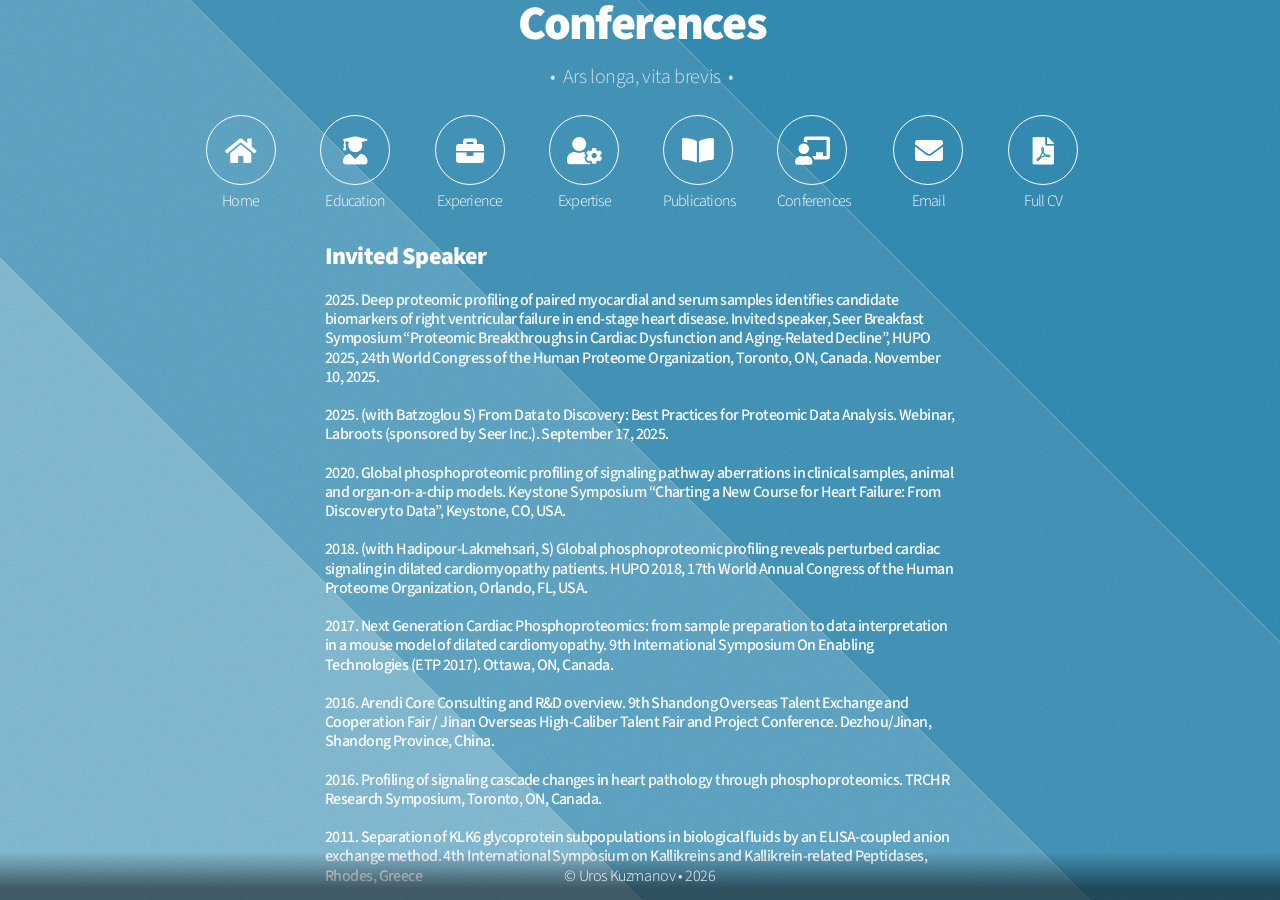
==== commit 26bdd4ac: "Add files via upload" ====
--- a/conferences.html
+++ b/conferences.html
@@ -49,237 +49,141 @@
           <br>
           <h3> Invited Speaker </h3>
           <h5> <br>
-            2020. Global phosphoproteomic profiling of signaling pathway
-            aberrations in clinical samples, animal and organ-on-a-chip models.
-            Keystone Symposium “Charting a New Course for Heart Failure: From
-            Discovery to Data”, Keystone, CO, USA. <br>
+            2025. Deep proteomic profiling of paired myocardial and serum samples identifies candidate biomarkers of right ventricular failure in end-stage heart disease. Invited speaker, Seer Breakfast Symposium “Proteomic Breakthroughs in Cardiac Dysfunction and Aging-Related Decline”, HUPO 2025, 24th World Congress of the Human Proteome Organization, Toronto, ON, Canada. November 10, 2025. <br>
             <br>
-            2018. (with Hadipour-Lakmehsari, S) Global phosphoproteomic
-            profiling reveals perturbed cardiac signaling in dilated
-            cardiomyopathy patients. HUPO 2018, 17th World Annual Congress of
-            the Human Proteome Organization, Orlando, FL, USA. <br>
+            2025. (with Batzoglou S) From Data to Discovery: Best Practices for Proteomic Data Analysis. Webinar, Labroots (sponsored by Seer Inc.). September 17, 2025. <br>
             <br>
-            2017. Next Generation Cardiac Phosphoproteomics: from sample
-            preparation to data interpretation in a mouse model of dilated
-            cardiomyopathy. 9th International Symposium On Enabling Technologies
-            (ETP 2017). Ottawa, ON, Canada. <br>
+            2020. Global phosphoproteomic profiling of signaling pathway aberrations in clinical samples, animal and organ-on-a-chip models. Keystone Symposium “Charting a New Course for Heart Failure: From Discovery to Data”, Keystone, CO, USA. <br>
             <br>
-            2016. Arendi Core Consulting and R&amp;D overview. 9th Shandong
-            Overseas Talent Exchange and Cooperation Fair / Jinan Overseas
-            High-Caliber Talent Fair and Project Conference. Dezhou/Jinan,
-            Shandong Province, China. <br>
+            2018. (with Hadipour-Lakmehsari, S) Global phosphoproteomic profiling reveals perturbed cardiac signaling in dilated cardiomyopathy patients. HUPO 2018, 17th World Annual Congress of the Human Proteome Organization, Orlando, FL, USA. <br>
             <br>
-            2016. Profiling of signaling cascade changes in heart pathology
-            through phosphoproteomics. TRCHR Research Symposium, Toronto, ON,
-            Canada. <br>
+            2017. Next Generation Cardiac Phosphoproteomics: from sample preparation to data interpretation in a mouse model of dilated cardiomyopathy. 9<sup>th</sup> International Symposium On Enabling Technologies (ETP 2017). Ottawa, ON, Canada. <br>
             <br>
-            2011. Separation of KLK6 glycoprotein subpopulations in biological
-            fluids by an ELISA-coupled anion exchange method. 4th International
-            Symposium on Kallikreins and Kallikrein-related Peptidases, Rhodes,
-            Greece <br>
+            2016. Arendi Core Consulting and R&amp;D overview. 9<sup>th</sup> Shandong Overseas Talent Exchange and Cooperation Fair / Jinan Overseas High-Caliber Talent Fair and Project Conference. Dezhou/Jinan, Shandong Province, China. <br>
             <br>
-            2009. Differential N-glycosylation of Kallikrein 6 in Ovarian
-            Cancer. Molecular Pathology Rounds, Samuel Lunenfeld Research
-            Institute, Toronto, Canada <br>
+            2016. Profiling of signaling cascade changes in heart pathology through phosphoproteomics. TRCHR Research Symposium, Toronto, ON, Canada. <br>
             <br>
-            2009. Differential N-glycosylation of kallikrein 6 in ovarian cancer
-            ascites and cerebrospinal fluid. 100th Annual American Association
-            of Cancer Researchers (AACR) Meeting, Denver, United States <br>
+            2011. Separation of KLK6 glycoprotein subpopulations in biological fluids by an ELISA-coupled anion exchange method. 4th International Symposium on Kallikreins and Kallikrein-related Peptidases, Rhodes, Greece <br>
             <br>
-            2009. Differential N-glycosylation of kallikrein 6 in ovarian cancer
-            ascites and cerebrospinal fluid. 3rd International Symposium on
-            Kallikreins and Kallikrein-related Peptidases, Munich, Germany <br>
+            2009. Differential N-glycosylation of Kallikrein 6 in Ovarian Cancer. Molecular Pathology Rounds, Samuel Lunenfeld Research Institute, Toronto, Canada <br>
+            <br>
+            2009. Differential N-glycosylation of kallikrein 6 in ovarian cancer ascites and cerebrospinal fluid. 100<sup>th</sup> Annual American Association of Cancer Researchers (AACR) Meeting, Denver, United States <br>
+            <br>
+            2009. Differential N-glycosylation of kallikrein 6 in ovarian cancer ascites and cerebrospinal fluid. 3<sup>rd</sup> International Symposium on Kallikreins and Kallikrein-related Peptidases, Munich, Germany <br>
+            <br>
           </h5>
           <br>
           <h3> Poster Presentations and Abstracts </h3>
           <h5> <br>
-            Elbatarny M, Kuzmanov U, Eliathamby D, Chu V, Nedadur R, Reitz CJ,
-            Hamed O, Simmons CA, Chung JCY, Wang B, Ouzounian M, Gramolini AO.
-            (2023) Distinct Proteomic Profiles in Human Thoracic Aortic Aneurysm
-            by Segment May Drive Prognostic Differences: Conventional &amp;
-            Machine Learning Analysis. AHA Scientific Sessions. Philadelphia,
-            USA. November 11–13, 2023. <br>
+            Hu M, Elbatarny M, Kuzmanov U, Eliathamby D, Reitz CJ, Manshaei R, Schwartz M, Simmons C, Chung JCY, Kim R, Punwasi N, Subasri V, Wang B, Jobling R, Gramolini AO, Ouzounian M. (2026) A Tissue-Derived Multiomic Signature of High-Risk Thoracic Aortic Disease Is Detectable in Plasma Years Before Acute Aortic Events. American Association for Thoracic Surgery (AATS) Annual Meeting 2027 (submitted 2026). <br>
             <br>
-            Reitz CJ, Tavassoli M, Kim DH, Shah S, Lakin R, Teng ACT, Zhou Y, Li
-            W, Hadipour-Lakmehsari S, Backx PH, Emili A, Oudit GY, Kuzmanov U,
-            Gramolini AO. (2023) Phosphorylation Signatures of Human Heart
-            Failure: Characterizing Dilated Cardiomyopathy-associated Signaling
-            Pathways at the Cardiomyocyte Intercalated Disc. Basic
-            Cardiovascular Sciences Scientific Sessions 2023. Boston, USA. July
-            31-Aug 3, 2023. <br>
+            Elbatarny M, Hu M, Reitz C, Kuzmanov U, Eliathamby D, Manshaei R, Schwartz M, Punwasi N, Chu V, Jobling R, Kim R, Chung J, Simmons C, Subasri V, Wang B, Gramolini A, Ouzounian M. (2026) Comprehensive Multiomic Analysis Reveals Novel Cytoskeletal Dysregulation Pathways in Thoracic Aortopathy Progression. Canadian Cardiovascular Congress 2026. Ottawa, ON, Canada, October 15–17, 2026. Can J Cardiol 42(10 Suppl):S14 (P014). <br>
             <br>
-            Di Paola M, Reitz CJ, Kuzmanov U, Jia K, Teng ACT, Gramolini AO.
-            (2023) Confocal and Mass Spectrometry-based Investigation of REEP5
-            Depletion by AAV9 in the Mouse Heart. Basic Cardiovascular Sciences
-            Scientific Sessions 2023. Boston, USA. July 31-Aug 3, 2023. <br>
+            Alibhai FJ, Sun G, Reitz CJ, Valdman Sadikov T, Kuzmanov U, Chung H, Ozcan B, Vatani P, Romero Torres D, Cortes-Medina LV, Qiang B, Amon C, Gramolini AO, Laflamme MA. (2026) An Electrical Stimulation Bioreactor for Scalable Human Pluripotent Stem Cell-Derived Cardiomyocyte Maturation. ISSCR 2026, International Society for Stem Cell Research Annual Meeting. <br>
             <br>
-            Davoudpour D, Reitz CJ, Kuzmanov U, Gramolini AO. (2023)
-            Investigating aT-Catenin Phosphorylation and Evaluating its
-            Cardioprotective Effects in Heart Failure. Frontiers in Physiology
-            2023, 43rd Annual Research Symposium, Department of Physiology,
-            University of Toronto. May 26, 2023. <br>
+            Prajapati K, Baichoo S, Punwasi N, Kuzmanov U, Fish J, Subasri V, Howe K. (2026) Identification of High-Risk Asymptomatic Carotid Artery Stenosis Patients Using Multiomics and Molecular Aging Clocks. AHA Vascular Discovery 2026: From Genes to Medicine Scientific Sessions. Bellevue, WA, USA, May 13–16, 2026. Arterioscler Thromb Vasc Biol 46(Suppl 1):Fri036. <br>
             <br>
-            Di Paola M, Reitz CJ, Kuzmanov U, Jia K, Teng ACT, Gramolini AO.
-            (2023) Confocal and Mass Spectrometry-based Investigation of REEP5
-            Depletion by AAV9 in the Mouse Heart. Frontiers in Physiology 2023,
-            43rd Annual Research Symposium, Department of Physiology, University
-            of Toronto. May 26, 2023. <br>
+            Kuzmanov U, Davoudpour D, Gramolini A, Billia F. (2025) Deep Proteomic Profiling of Paired Myocardial and Serum Samples Identifies Biomarkers of Right Ventricular Failure in LVAD Patients. HUPO 2025, 24th World Congress of the Human Proteome Organization. Toronto, ON, Canada, November 11, 2025. <br>
             <br>
-            Kuzmanov U, Reitz CJ, Wang EY, Tavassoli M, Kim DH,
-            Hadipour-Lakmehsari S, Shah S, Teng ACT, Billia F, Emili A, Radisic
-            M, Oudit GY, Gramolini AO. (2022) Global phosphoproteomic profiling
-            of signaling pathway aberrations in human and mouse cardiomyopathies
-            with differing etiologies. HUPO 2022, World Annual Congress of the
-            Human Proteome Organization, Cancun, Mexico. <br>
+            Lo KL, Reitz CJ, Hamed O, Davoudpour D, Kuzmanov U, Billia F, Gramolini AO. (2025) Phosphoproteome Dysregulation at the Cardiomyocyte Intercalated Disc in Human Heart Failure. HUPO 2025, 24th World Congress of the Human Proteome Organization. Toronto, ON, Canada, November 11, 2025 (oral presentation). <br>
             <br>
-            Reitz CJ, Tavassoli M, Kim DH, Hadipour-Lakmehsari S, Shah S, Teng
-            ACT, Emili A, Oudit GY, Kuzmanov U, Gramolini AO. (2022) Integrative
-            proteomic and phosphoproteomic analysis identifies etiology-specific
-            phosphorylation patterns in the failing human heart. XLI Annual
-            Meeting of the International Society for Heart Research (ISHR)-North
-            American Section. Winnipeg, Manitoba, Canada. <br>
+            Di Paola M, Kuzmanov U, Subasri V, Abdul-Samad K, Wang B, Lee DS, Billia F, Gramolini A. (2025) Plasma Proteome Profiling in Acute Decompensated Heart Failure Reveals Biomarkers Predictive of Readmission Risk. HUPO 2025, 24th World Congress of the Human Proteome Organization. Toronto, ON, Canada, November 11, 2025. <br>
             <br>
-            Di Paola M, Kuzmanov U, Reitz CJ, Teng ACT, Gramolini AO. (2022)
-            Sarco(endo)plasmic reticulum membrane protein REEP5 regulates
-            subcellular structure and function in the heart. XLI Annual Meeting
-            of the International Society for Heart Research (ISHR)-North
-            American Section. Winnipeg, Manitoba, Canada. <br>
+            Davoudpour D, Reitz CJ, Kuzmanov U, Jia K, Hamed O, Gramolini AO. (2025) Affinity-Purification Mass Spectrometry (AP-MS) and Kinase Inhibitor Screens Identify Phosphorylation-Mediated Regulation of αT-Catenin at the Cardiomyocyte Intercalated Disc. HUPO 2025, 24th World Congress of the Human Proteome Organization. Toronto, ON, Canada, November 10, 2025. <br>
             <br>
-            Kuzmanov U, Reitz CJ, Tavassoli M, Kim DH, Hadipour-Lakmehsari S,
-            Shah S, Emili A, Oudit GY, Gramolini AO. (2022) Integrative
-            proteomic and phosphoproteomic analysis of ischemic and dilated
-            cardiomyopathy cardiac tissue from human explants. XXIV World
-            Congress International Society for Heart Research (ISHR). Berlin,
-            Germany. <br>
+            Di Paola M, Reitz CJ, Kuzmanov U, Jia K, Gramolini AO. (2025) Subcellular Proteomic Analyses of Reep5 Knockdown Reveal Disrupted Mitochondrial Dynamics in the Mouse Heart. HUPO 2025, 24th World Congress of the Human Proteome Organization. Toronto, ON, Canada, November 12, 2025. <br>
             <br>
-            Di Paola M, Kuzmanov U, Reitz CJ, Teng ACT, Gramolini AO. (2022)
-            Sarco(endo)plasmic reticulum membrane protein REEP5 regulates
-            subcellular structure and function in the heart. Frontiers in
-            Physiology 2022, 42nd Annual Research Symposium, Department of
-            Physiology, University of Toronto. <br>
+            Teng A, St. Germain J, Vandenbelt A, Nicholson S, Harding S, Kuzmanov U, Raught B, Gramolini A. (2025) Proteomic Analysis of Protein Aggresomes Reveals ARMC6 as a Stress-Induced Marker of Extrachromosomal DNA in Cancer. HUPO 2025, 24th World Congress of the Human Proteome Organization. Toronto, ON, Canada, November 12, 2025. <br>
             <br>
-            Reitz CJ, Tavassoli M, Kim DH, Hadipour-Lakmehsari S, Shah S, Lee
-            SH, Teng ACT, Emili A, Oudit GY, Kuzmanov U, Gramolini AO. (2021)
-            Identification of Novel Phosphoprotein Signaling Pathways in Human
-            Dilated Cardiomyopathy by Integrative Proteomic and Phosphoproteomic
-            Analysis. Basic Cardiovascular Sciences Scientific Sessions 2021
-            (virtual). <br>
+            Teng A, Mehangrey D, Vandenbelt A, Vearncombe K, Callahan JD, Mistry P, Li W, Reitz CJ, Hamed O, Roche M, Kuzmanov U, Fish JE, Epelman S, Gramolini AO. (2025) Glyoxal Outperforms Formaldehyde in Preserving Protein Complexes for xIP-MS and Antigenicity for Immunostaining in Mouse Hearts. HUPO 2025, 24th World Congress of the Human Proteome Organization. Toronto, ON, Canada, November 12, 2025. <br>
             <br>
-            Di Paola M, Kuzmanov U, Teng ACT, Lee SH, Reitz CJ, Gramolini AO.
-            (2021) Analysis of Receptor Expression-Enhancing Protein 5 (REEP5)
-            on cardiac structural development and function using model systems.
-            Frontiers in Physiology 2021, 41st Annual Research Symposium,
-            Department of Physiology, University of Toronto. <br>
+            Elbatarny M, Peterson S, Zubair A, Eliathamby D, Kuzmanov U, Chu V, Chung JCY, Wang B, Simmons C, Gramolini AO, Ouzounian M, on behalf of MultiTAAD. (2025) Multiomic Tissue and Plasma Analysis Reveals Aortic Valve and Thoracic Aortopathy Phenotypes Are Synergistically Related. Heart Valve Society Annual Meeting 2025. <br>
             <br>
-            Kuzmanov U, Wang E, Vanderlaan R, Guo H, Isserlin R,
-            Hadipour-Lakmehsari S, Sharma P, Billia F, Radisic M, Gramolini AO,
-            Emili A. (2019). Integrative Phosphoproteomic Profiling of Clinical
-            Samples, Animal and Organ-On-A-Chip Models: Mapping Fibrotic
-            Signaling Cascades. Keystone Symposium - Proteomics and its
-            Application to Translational and Precision Medicine, Stockholm,
-            Sweden. <br>
+            MacQuarrie KD, D’Costa KA, Antonyshyn JA, Saini SK, Kuzmanov U, Gramolini AO, Hofer SOP, Santerre JP. (2025) The Selection of Support Cells to Produce a Fully Endothelialized and Biomimetic Vascular Construct. Toronto Biomedical Engineering Conference (ToBE) 2025. <br>
             <br>
-            Kuzmanov U, Vanderlaan, Guo H, Hadipour-Lakmehsari S, Sharma P,
-            Billia P, Emili A, Gramolini AO. (2018). Global Human and Mouse
-            Phosphoproteomic Profiling of Signaling Pathway Aberrations in
-            Hypertrophic Cardiomyopathy. HUPO 2018, 17th World Annual Congress
-            of the Human Proteome Organization, Orlando, FL, USA. <br>
+            Kuzmanov U, Hamidzada H, Wang E Y, Radisic M, Epelman S, Gramolini A. (2024) Evolution of proteomics of bioengineered human cardiac microtissues. World Annual Congress of the Human Proteome Organization. Dresden, Germany, October, 2024. <br>
             <br>
-            Kim DH, Kuzmanov U, Hadipour-Lakmehsari S, Emili A, Oudit G,
-            Gramolini AO. (2018) Phosphopeptide Enrichment and Analysis of Human
-            Ischemic Cardiomyopathic Tissues Reveal Infarct Versus Non-Infarct
-            Unique signaling Pathways. HUPO 2018, 17th World Annual Congress of
-            the Human Proteome Organization, Orlando, FL, USA. <br>
+            Kuzmanov U, Subasri V, Abdul-Samad K, Wang B, Lee D, Gramolini A, Billia P. (2024) Comprehensive Plasma Proteomics in Heart Failure Patients: Findings and Future Directions. World Annual Congress of the Human Proteome Organization. Dresden, Germany, October, 2024. <br>
             <br>
-            Wang EY, Kuzmanov U, Zhao Y, Rafatian N, Gramolini AO, Emili A,
-            Backx P, Radisic M. (2018). A Combined Strategy of Human Induced
-            Pluripotent Stem Cells, Organ-on-a-chip Engineering and Precision
-            Proteomics Analysis for Cardiac Disease Study. 5th TERMIS World
-            Congress 2018, Kyoto, Japan. <br>
+            Teng A, St. Germain J, Kuzmanov U, Raught B, Gramolini A. (2024) Developing a miniTurboID mass spectrometry-based method for characterizing aggregate proteomics in metabolically distressed cells. World Annual Congress of the Human Proteome Organization. Dresden, Germany, October 23, 2024 (oral presentation). <br>
             <br>
-            Kuzmanov U, Vanderlaan R, Hadipur-Lakmehsari S, Guo H, Buchsbaum D,
-            Cosme J, Abbasi C, Isserlin R, Sharma P, Billia F, Emili A,
-            Gramolini AO. (2017). Phosphoproteomic profiling of heart tissue:
-            from mouse model to patient samples. 16th Human Proteome
-            Organisation World Congress, Dublin, Ireland <br>
+            Hamed O, Kuzmanov U, Gramolini S, Halpern J, Brahmbhatt D, Grothe D, Billia F, Gramolini A. (2024) Proteomic profiling of human heart failure reveals specific and shared molecular responses across etiologies. International Society for Heart Research North American Section (ISHR-NAS) Annual Meeting. Long Beach, CA, USA, August 2024. J Mol Cell Cardiol Plus 12(Suppl):100379. <br>
             <br>
-            Kuzmanov U, Guo H, Buchsbaum D, Cosme J, Abbasi C, Isserlin R,
-            Sharma P, Gramolini AO, Emili A. (2017). Phosphoproteomics-based
-            elucidation of disturbed signaling pathways in a mouse model of
-            dilated cardiomyopathy. Heart Failure Update 2017, Toronto, Canada <br>
+            Reitz C, Jia K, Alibhai F, Di Paola M, Au A, Kuzmanov U, Yip C, Laflamme M, Gramolini A. (2024) Integral membrane-shaping proteins drive sarco(endo)plasmic reticulum formation and maturation during cardiomyocyte development. International Society for Heart Research North American Section (ISHR-NAS) Annual Meeting. Long Beach, CA, USA, August 2024. J Mol Cell Cardiol Plus 12(Suppl):100377. <br>
             <br>
-            Kuzmanov U, Guo H, Buchsbaum D, Cosme J, Abbasi C, Isserlin R,
-            Sharma P, Gramolini AO, Emili A. (2017). Cardiac phosphoproteomics:
-            profiling of a mouse model of dilated cardiomyopathy. Canadian
-            National Proteomics Network Annual Meeting, Toronto, Canada <br>
+            Davoudpour D, Reitz C, Kuzmanov U, Hamed O, Gramolini A. (2024) Characterizing the mechanisms and implications of αT-catenin phospho-regulation at the cardiomyocyte intercalated disc. International Society for Heart Research North American Section (ISHR-NAS) Annual Meeting. Long Beach, CA, USA, August 2024. J Mol Cell Cardiol Plus 12(Suppl):100417. <br>
             <br>
-            Kuzmanov U, Musrap N, Kosanam H, Smith CR, Batruch I, Diamandis EP.
-            (2012). Glycoproteomic identification and characterization of
-            potential glycoprotein biomarkers in ovarian cancer proximal fluids.
-            American Society for Mass Spectrometry (ASMS) Annual Conference,
-            Vancouver, Canada <br>
+            Di Paola M, Reitz CJ, Kuzmanov U, Jia K, Gramolini AO. (2024) Sarco(endo)plasmic reticulum membrane protein REEP5 regulates mitochondrial dynamics in the mouse heart. International Society for Heart Research North American Section (ISHR-NAS) Annual Meeting. Long Beach, CA, USA, August 2024. J Mol Cell Cardiol Plus 12(Suppl):100427. <br>
             <br>
-            Kuzmanov U, Musrap N, Kosanam H, Smith CR, Diamandis EP. (2011).
-            Proteomic identification of sialic acid containing glycoproteins in
-            ovarian cancer proximal fluids and cell line supernatants. Canadian
-            Cancer Research Conference, Toronto, Canada <br>
+            Elbatarny M, Kuzmanov U, Eliathamby D, Chu V, Nedadur R, Reitz CJ, Hamed O, Simmons CA, Chung JCY, Wang B, Ouzounian M, Gramolini AO. (2023) Distinct Proteomic Profiles in Human Thoracic Aortic Aneurysm by Segment May Drive Prognostic Differences: Conventional &amp; Machine Learning Analysis. AHA Scientific Sessions. Philadelphia, USA. November 11–13, 2023. <br>
             <br>
-            Bayani J, Kuzmanov U, Smith CR, Batruch I, Squire JA, Diamandis EP.
-            (2011). Mechanisms of KLK6 Expression and Biomarker Discovery in
-            Ovarian Carcinomas: An Integrated Genomic, microRNA (miRNA) and
-            Proteomic Profiling Approach. Canadian Cancer Research Conference,
-            Toronto, Canada <br>
+            Reitz CJ, Tavassoli M, Kim DH, Shah S, Lakin R, Teng ACT, Zhou Y, Li W, Hadipour-Lakmehsari S, Backx PH, Emili A, Oudit GY, Kuzmanov U, Gramolini AO. (2023) Phosphorylation Signatures of Human Heart Failure: Characterizing Dilated Cardiomyopathy-associated Signaling Pathways at the Cardiomyocyte Intercalated Disc. Basic Cardiovascular Sciences Scientific Sessions 2023. Boston, USA. July 31-Aug 3, 2023. <br>
             <br>
-            Kuzmanov U, Smith CR, Soosaipillai A, Batruch I, Diamandis A,
-            Diamandis EP. (2011). ELISA coupled anion exchange method for
-            separation of KLK6 glycoprotein subpopulations in biological fluids.
-            102nd Annual American Association for Cancer Researchers Meeting,
-            Orlando, United States <br>
+            Di Paola M, Reitz CJ, Kuzmanov U, Jia K, Teng ACT, Gramolini AO. (2023) Confocal and Mass Spectrometry-based Investigation of REEP5 Depletion by AAV9 in the Mouse Heart. Basic Cardiovascular Sciences Scientific Sessions 2023. Boston, USA. July 31-Aug 3, 2023. <br>
             <br>
-            Bayani J, Kuzmanov U, Smith CR, Batruch I, Presvelos J, Graham C,
-            Squire JA, Diamandis EP. (2011). Integrated genomic, microRNA
-            (miRNA) and proteomic profiling by stable isotope labeling with
-            amino acids in cell culture (SILAC) of ovarian carcinoma for
-            biomarker discovery. 102nd Annual American Association for Cancer
-            Researchers Meeting, Orlando, United States <br>
+            Davoudpour D, Reitz CJ, Kuzmanov U, Gramolini AO. (2023) Investigating aT-Catenin Phosphorylation and Evaluating its Cardioprotective Effects in Heart Failure. Frontiers in Physiology 2023, 43rd Annual Research Symposium, Department of Physiology, University of Toronto. May 26, 2023. <br>
             <br>
-            Kuzmanov U, Smith CR, Soosaipillai A, Diamandis EP. (2010).
-            N-glycosylation patterns of kallikrein 6 in ovarian cancer. 5th
-            Canadian Conference on Ovarian Cancer Research, Toronto, Canada <br>
+            Di Paola M, Reitz CJ, Kuzmanov U, Jia K, Teng ACT, Gramolini AO. (2023) Confocal and Mass Spectrometry-based Investigation of REEP5 Depletion by AAV9 in the Mouse Heart. Frontiers in Physiology 2023, 43rd Annual Research Symposium, Department of Physiology, University of Toronto. May 26, 2023. <br>
             <br>
-            Bayani J, Kuzmanov U, Batruch I, Cho CK, Smith CR, Marrano P, Graham
-            C, Butzow R, Katsaros D, Lin L, Zheng Y, Squire JA, Diamandis EP.
-            (2010). Integrated Genomic MicroRNA (miRNA) and Proteomic Profiling
-            of Ovarian Carcinoma for Biomarker Discovery. 5th Canadian
-            Conference on Ovarian Cancer Research, Toronto, Canada <br>
+            Kuzmanov U, Reitz CJ, Wang EY, Tavassoli M, Kim DH, Hadipour-Lakmehsari S, Shah S, Teng ACT, Billia F, Emili A, Radisic M, Oudit GY, Gramolini AO. (2022) Global phosphoproteomic profiling of signaling pathway aberrations in human and mouse cardiomyopathies with differing etiologies. HUPO 2022, World Annual Congress of the Human Proteome Organization, Cancun, Mexico. <br>
             <br>
-            Bayani J, Kuzmanov U, Batruch I, Cho CK, Smith CR, Marrano P, Graham
-            C, Butzow R, Katsaros D, Lin L, Zheng Y, Squire JA, Diamandis EP.
-            (2010). Integrated Genomic, MicroRNA (miRNA) and Proteomic Profiling
-            of Ovarian Carcinoma for Biomarker Discovery. 101th Annual American
-            Association for Cancer Research Meeting, Washington, United States <br>
+            Reitz CJ, Tavassoli M, Kim DH, Hadipour-Lakmehsari S, Shah S, Teng ACT, Emili A, Oudit GY, Kuzmanov U, Gramolini AO. (2022) Integrative proteomic and phosphoproteomic analysis identifies etiology-specific phosphorylation patterns in the failing human heart. XLI Annual Meeting of the International Society for Heart Research (ISHR)-North American Section. Winnipeg, Manitoba, Canada. <br>
             <br>
-            Kuzmanov U, Jiang N, Smith CR, Soosaipillai A, Diamandis EP. (2008).
-            Kallikrein 6 N-glycosylation in ovarian cancer ascites and
-            cerebrospinal fluids. ASBMB meeting, Post-Translational
-            Modifications: Detection and Physiological Evaluation, Lake Tahoe,
-            United States <br>
+            Di Paola M, Kuzmanov U, Reitz CJ, Teng ACT, Gramolini AO. (2022) Sarco(endo)plasmic reticulum membrane protein REEP5 regulates subcellular structure and function in the heart. XLI Annual Meeting of the International Society for Heart Research (ISHR)-North American Section. Winnipeg, Manitoba, Canada. <br>
             <br>
-            Kuzmanov U, Jiang N, Soosaipillai A, Diamandis EP. (2007).
-            Differential glycosylation of ovarian cancer derived kallikrein 6.
-            2nd International Symposium on Kallikreins and Kallikrein-related
-            peptidases, Santorini Island, Greece <br>
+            Kuzmanov U, Reitz CJ, Tavassoli M, Kim DH, Hadipour-Lakmehsari S, Shah S, Emili A, Oudit GY, Gramolini AO. (2022) Integrative proteomic and phosphoproteomic analysis of ischemic and dilated cardiomyopathy cardiac tissue from human explants. XXIV World Congress International Society for Heart Research (ISHR). Berlin, Germany. <br>
             <br>
-            Kuzmanov U, Jiang N, Soosaipillai A, Diamandis EP. (2007).
-            Differential glycosylation of ovarian cancer derived kallikrein 6
-            and its potential use as a biomarker. 5th General Meeting of the
-            International Proteolysis Society. Patras, Greece </h5>
+            Di Paola M, Kuzmanov U, Reitz CJ, Teng ACT, Gramolini AO. (2022) Sarco(endo)plasmic reticulum membrane protein REEP5 regulates subcellular structure and function in the heart. Frontiers in Physiology 2022, 42<sup>nd</sup> Annual Research Symposium, Department of Physiology, University of Toronto. <br>
+            <br>
+            Reitz CJ, Tavassoli M, Kim DH, Hadipour-Lakmehsari S, Shah S, Lee SH, Teng ACT, Emili A, Oudit GY, Kuzmanov U, Gramolini AO. (2021) Identification of Novel Phosphoprotein Signaling Pathways in Human Dilated Cardiomyopathy by Integrative Proteomic and Phosphoproteomic Analysis. Basic Cardiovascular Sciences Scientific Sessions 2021 (virtual). <br>
+            <br>
+            Di Paola M, Kuzmanov U, Teng ACT, Lee SH, Reitz CJ, Gramolini AO. (2021) Analysis of Receptor Expression-Enhancing Protein 5 (REEP5) on cardiac structural development and function using model systems. Frontiers in Physiology 2021, 41<sup>st</sup> Annual Research Symposium, Department of Physiology, University of Toronto. <br>
+            <br>
+            Zhang H, Kuzmanov U, and the Human Explanted Heart Program (HELP) team. (2020) Distinct Remodeling Pattern Between Pediatric and Adult Heart Failure. European Society of Cardiology (ESC) Congress 2020. <br>
+            <br>
+            Kuzmanov U, Wang E, Vanderlaan R, Guo H, Isserlin R, Hadipour-Lakmehsari S, Sharma P, Billia F, Radisic M, Gramolini AO, Emili A. (2019). Integrative Phosphoproteomic Profiling of Clinical Samples, Animal and Organ-On-A-Chip Models: Mapping Fibrotic Signaling Cascades. Keystone Symposium - Proteomics and its Application to Translational and Precision Medicine, Stockholm, Sweden. <br>
+            <br>
+            Kuzmanov U, Vanderlaan, Guo H, Hadipour-Lakmehsari S, Sharma P, Billia P, Emili A, Gramolini AO. (2018). Global Human and Mouse Phosphoproteomic Profiling of Signaling Pathway Aberrations in Hypertrophic Cardiomyopathy. HUPO 2018, 17th World Annual Congress of the Human Proteome Organization, Orlando, FL, USA. <br>
+            <br>
+            Kim DH, Kuzmanov U, Hadipour-Lakmehsari S, Emili A, Oudit G, Gramolini AO. (2018) Phosphopeptide Enrichment and Analysis of Human Ischemic Cardiomyopathic Tissues Reveal Infarct Versus Non-Infarct Unique signaling Pathways. HUPO 2018, 17th World Annual Congress of the Human Proteome Organization, Orlando, FL, USA. <br>
+            <br>
+            Wang EY, Kuzmanov U, Zhao Y, Rafatian N, Gramolini AO, Emili A, Backx P, Radisic M. (2018). A Combined Strategy of Human Induced Pluripotent Stem Cells, Organ-on-a-chip Engineering and Precision Proteomics Analysis for Cardiac Disease Study. 5th TERMIS World Congress 2018, Kyoto, Japan. <br>
+            <br>
+            Kuzmanov U, Vanderlaan R, Hadipur-Lakmehsari S, Guo H, Buchsbaum D, Cosme J, Abbasi C, Isserlin R, Sharma P, Billia F, Emili A, Gramolini AO. (2017). Phosphoproteomic profiling of heart tissue: from mouse model to patient samples. 16th Human Proteome Organisation World Congress, Dublin, Ireland <br>
+            <br>
+            Kuzmanov U, Guo H, Buchsbaum D, Cosme J, Abbasi C, Isserlin R, Sharma P, Gramolini AO, Emili A. (2017). Phosphoproteomics-based elucidation of disturbed signaling pathways in a mouse model of dilated cardiomyopathy. Heart Failure Update 2017, Toronto, Canada <br>
+            <br>
+            Kuzmanov U, Guo H, Buchsbaum D, Cosme J, Abbasi C, Isserlin R, Sharma P, Gramolini AO, Emili A. (2017). Cardiac phosphoproteomics: profiling of a mouse model of dilated cardiomyopathy. Canadian National Proteomics Network Annual Meeting, Toronto, Canada <br>
+            <br>
+            Kuzmanov U, Musrap N, Kosanam H, Smith CR, Batruch I, Diamandis EP. (2012). Glycoproteomic identification and characterization of potential glycoprotein biomarkers in ovarian cancer proximal fluids. American Society for Mass Spectrometry (ASMS) Annual Conference, Vancouver, Canada <br>
+            <br>
+            Kuzmanov U, Musrap N, Kosanam H, Smith CR, Diamandis EP. (2011). Proteomic identification of sialic acid containing glycoproteins in ovarian cancer proximal fluids and cell line supernatants. Canadian Cancer Research Conference, Toronto, Canada <br>
+            <br>
+            Bayani J, Kuzmanov U, Smith CR, Batruch I, Squire JA, Diamandis EP. (2011). Mechanisms of KLK6 Expression and Biomarker Discovery in Ovarian Carcinomas: An Integrated Genomic, microRNA (miRNA) and Proteomic Profiling Approach. Canadian Cancer Research Conference, Toronto, Canada <br>
+            <br>
+            Kuzmanov U, Smith CR, Soosaipillai A, Batruch I, Diamandis A, Diamandis EP. (2011). ELISA coupled anion exchange method for separation of KLK6 glycoprotein subpopulations in biological fluids. 102<sup>nd</sup> Annual American Association for Cancer Researchers Meeting, Orlando, United States <br>
+            <br>
+            Bayani J, Kuzmanov U, Smith CR, Batruch I, Presvelos J, Graham C, Squire JA, Diamandis EP. (2011). Integrated genomic, microRNA (miRNA) and proteomic profiling by stable isotope labeling with amino acids in cell culture (SILAC) of ovarian carcinoma for biomarker discovery. 102nd Annual American Association for Cancer Researchers Meeting, Orlando, United States <br>
+            <br>
+            Kuzmanov U, Smith CR, Soosaipillai A, Diamandis EP. (2010). N-glycosylation patterns of kallikrein 6 in ovarian cancer. 5th Canadian Conference on Ovarian Cancer Research, Toronto, Canada <br>
+            <br>
+            Bayani J, Kuzmanov U, Batruch I, Cho CK, Smith CR, Marrano P, Graham C, Butzow R, Katsaros D, Lin L, Zheng Y, Squire JA, Diamandis EP. (2010). Integrated Genomic MicroRNA (miRNA) and Proteomic Profiling of Ovarian Carcinoma for Biomarker Discovery. 5th Canadian Conference on Ovarian Cancer Research, Toronto, Canada <br>
+            <br>
+            Bayani J, Kuzmanov U, Batruch I, Cho CK, Smith CR, Marrano P, Graham C, Butzow R, Katsaros D, Lin L, Zheng Y, Squire JA, Diamandis EP. (2010). Integrated Genomic, MicroRNA (miRNA) and Proteomic Profiling of Ovarian Carcinoma for Biomarker Discovery. 101th Annual American Association for Cancer Research Meeting, Washington, United States <br>
+            <br>
+            Kuzmanov U, Jiang N, Smith CR, Soosaipillai A, Diamandis EP. (2008). Kallikrein 6 N-glycosylation in ovarian cancer ascites and cerebrospinal fluids. ASBMB meeting, Post-Translational Modifications: Detection and Physiological Evaluation, Lake Tahoe, United States <br>
+            <br>
+            Kuzmanov U, Jiang N, Soosaipillai A, Diamandis EP. (2007). Differential glycosylation of ovarian cancer derived kallikrein 6. 2nd International Symposium on Kallikreins and Kallikrein-related peptidases, Santorini Island, Greece <br>
+            <br>
+            Kuzmanov U, Jiang N, Soosaipillai A, Diamandis EP. (2007). Differential glycosylation of ovarian cancer derived kallikrein 6 and its potential use as a biomarker. 5th General Meeting of the International Proteolysis Society. Patras, Greece <br>
+            <br>
+          </h5>
           <br>
           <br>
         </header>
         <!-- Footer -->
         <footer id="footer"> <span class="copyright">© Uros Kuzmanov •
-            2023</span> </footer>
+            2026</span> </footer>
       </div>
     </div>
     <script>
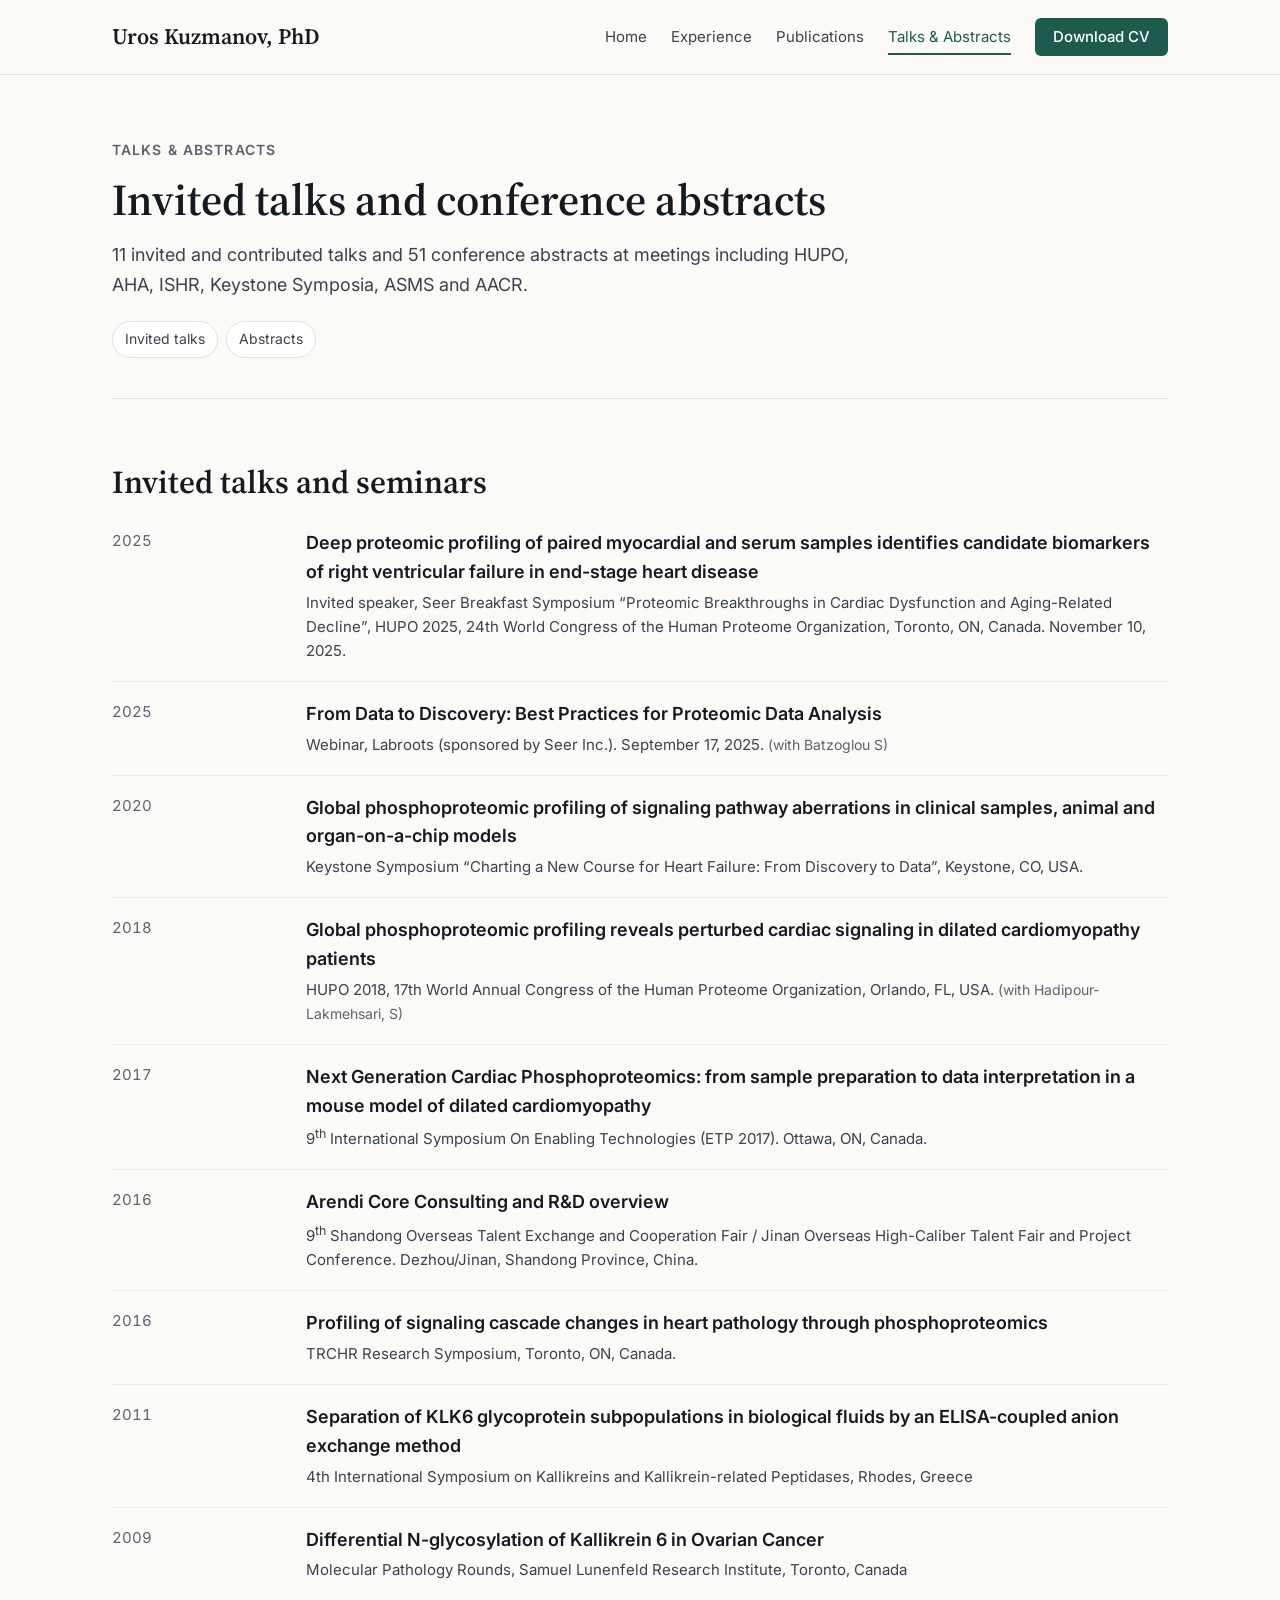
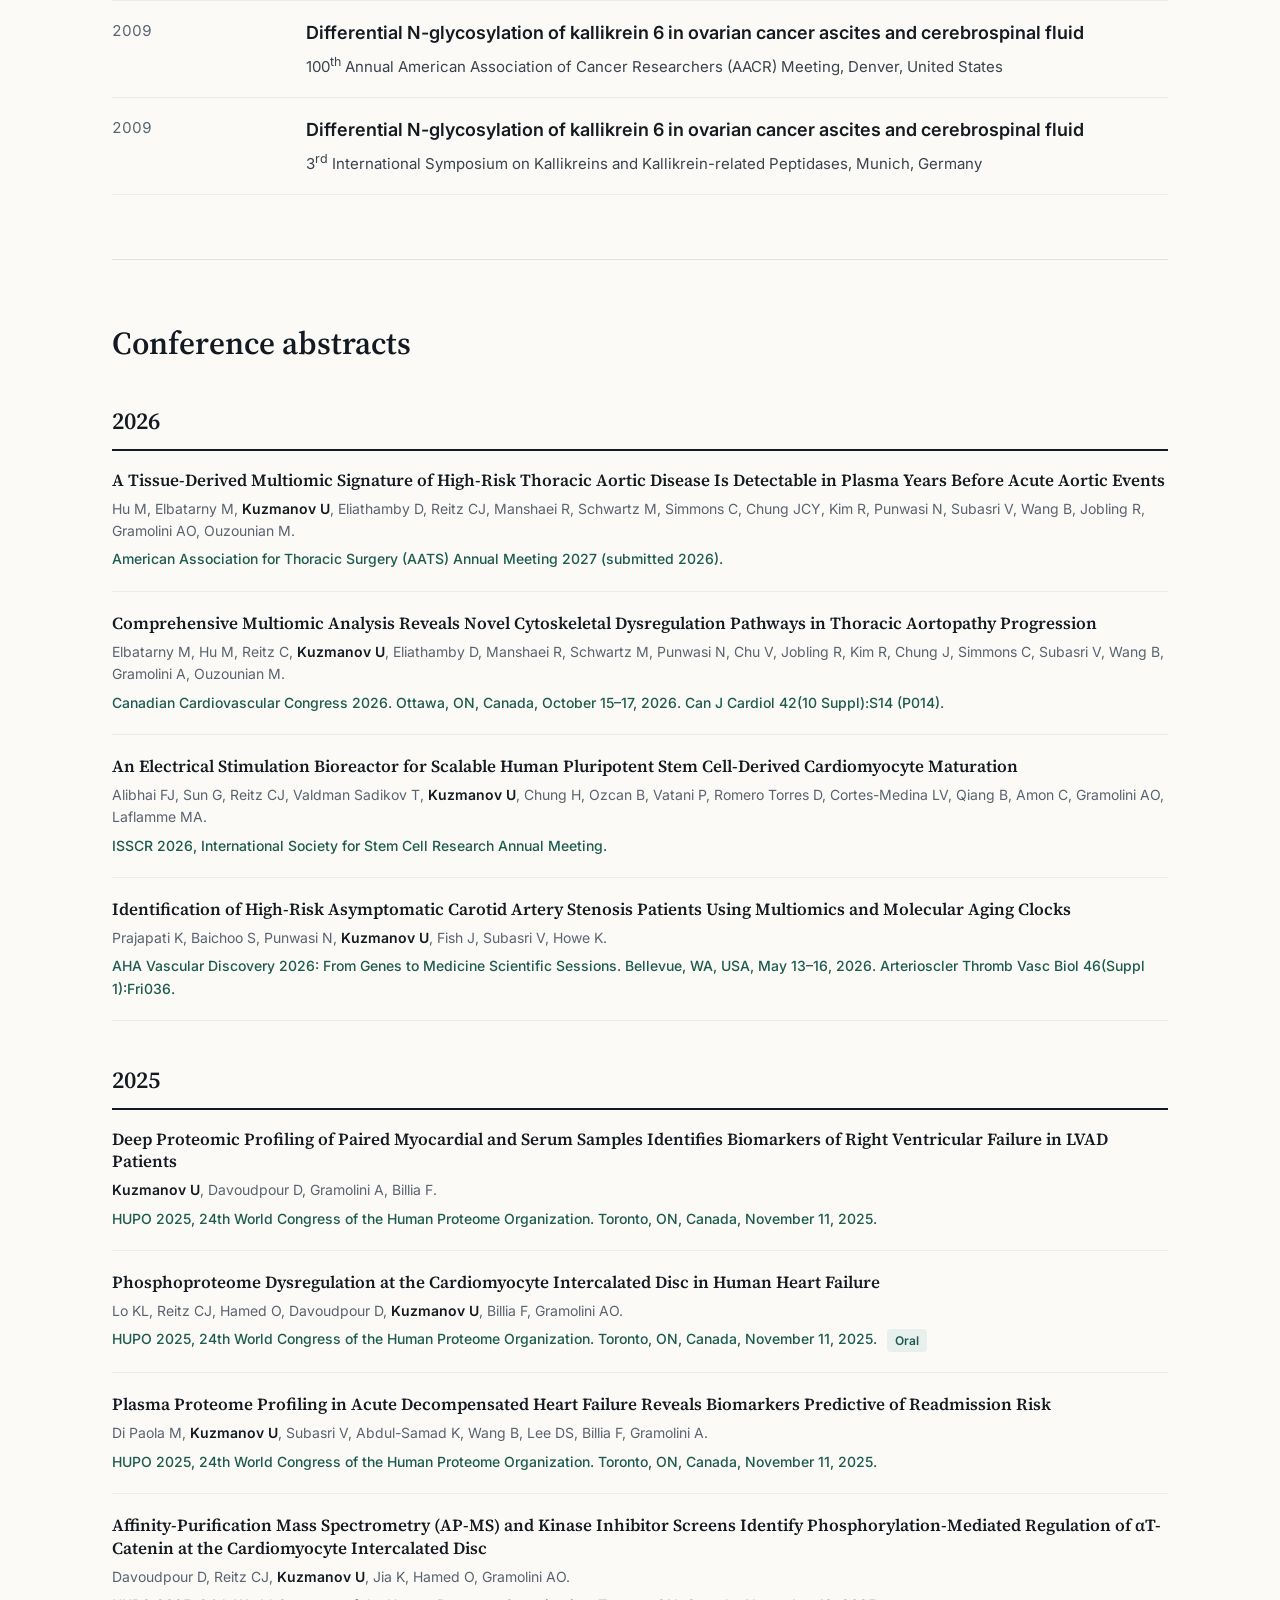
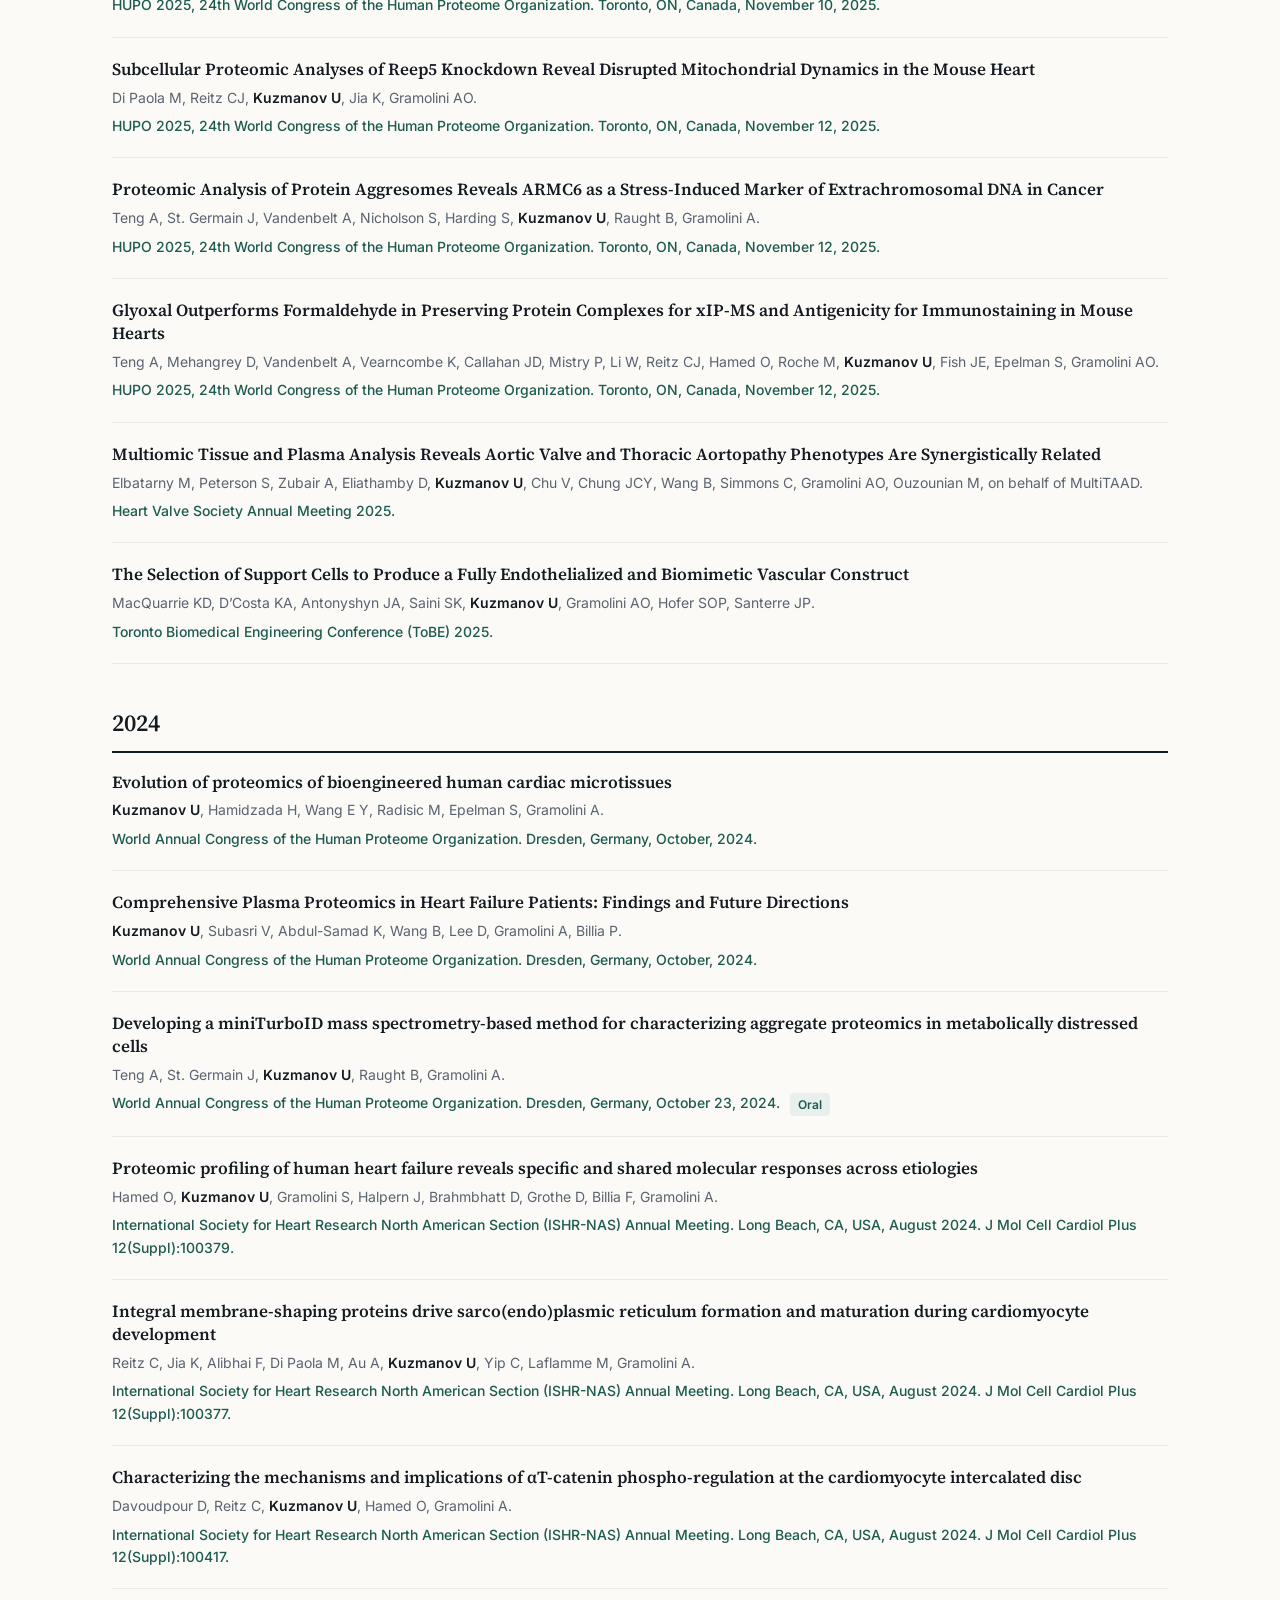
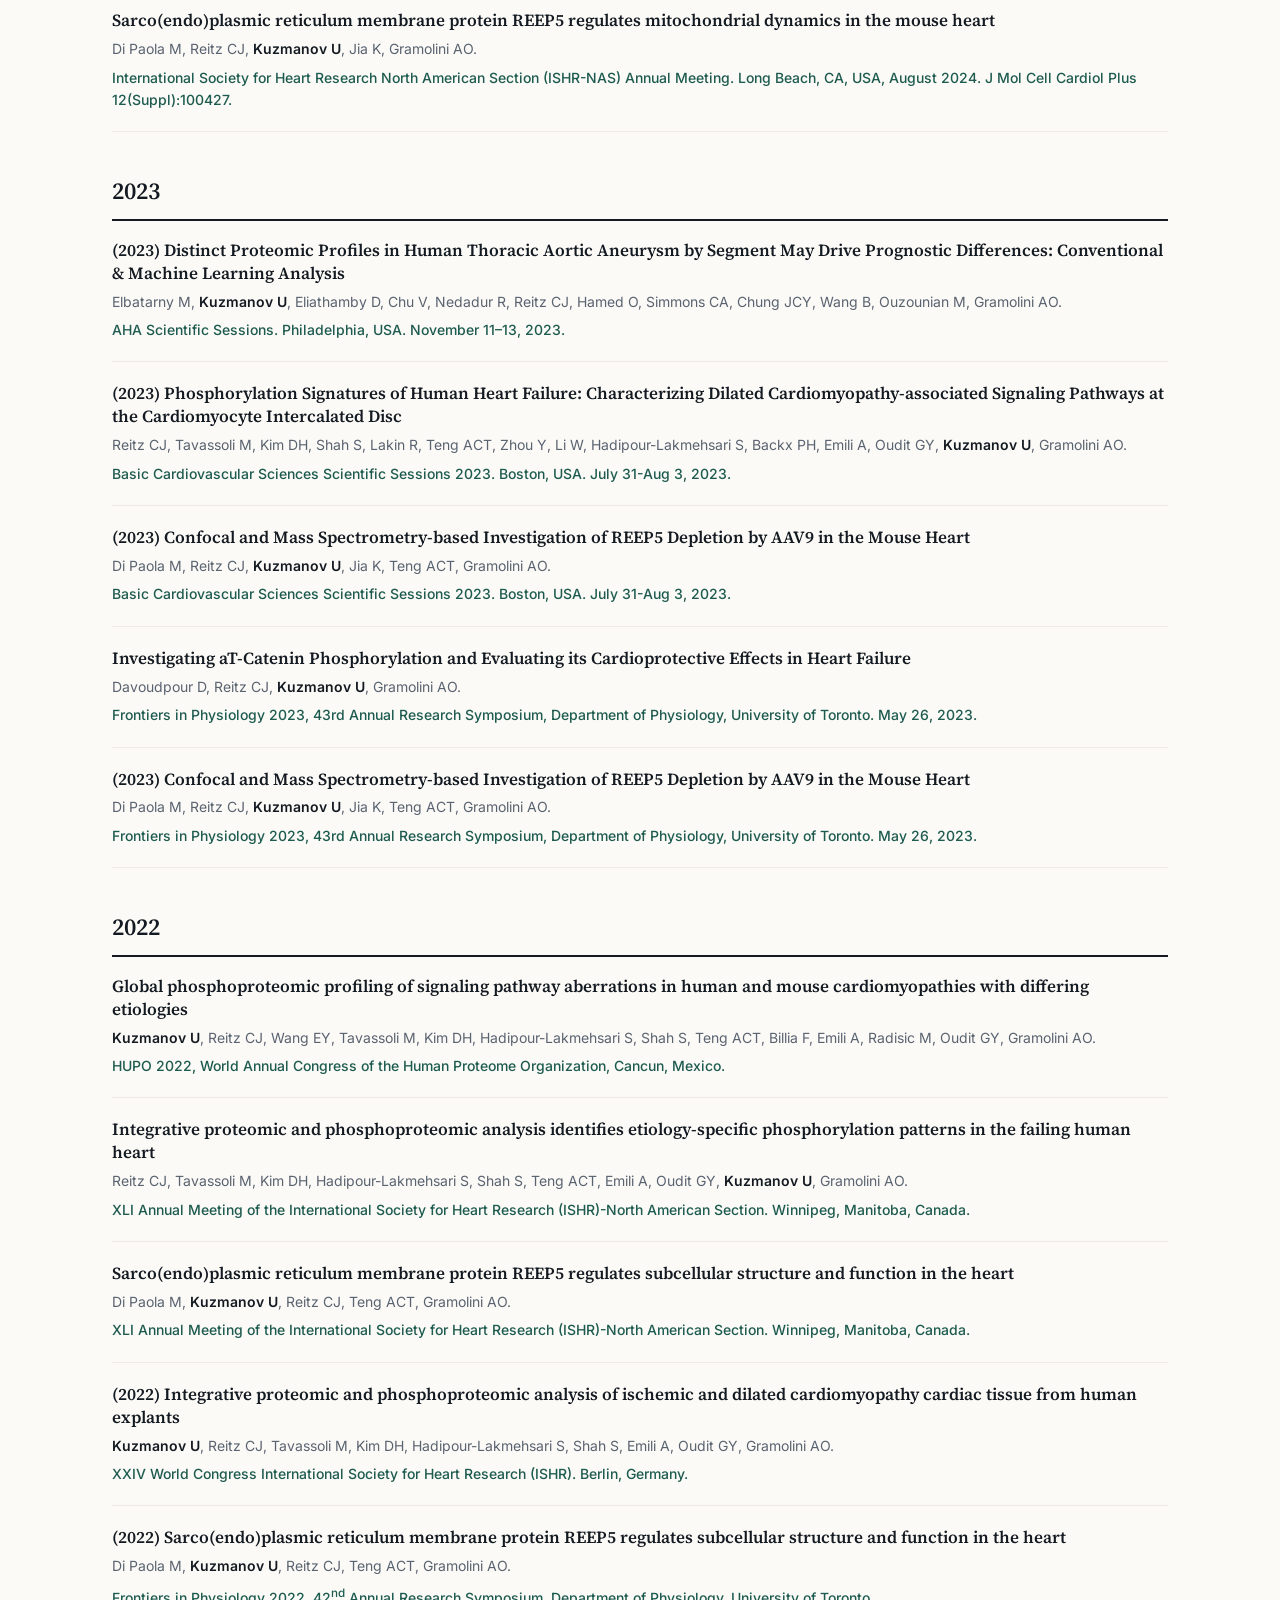
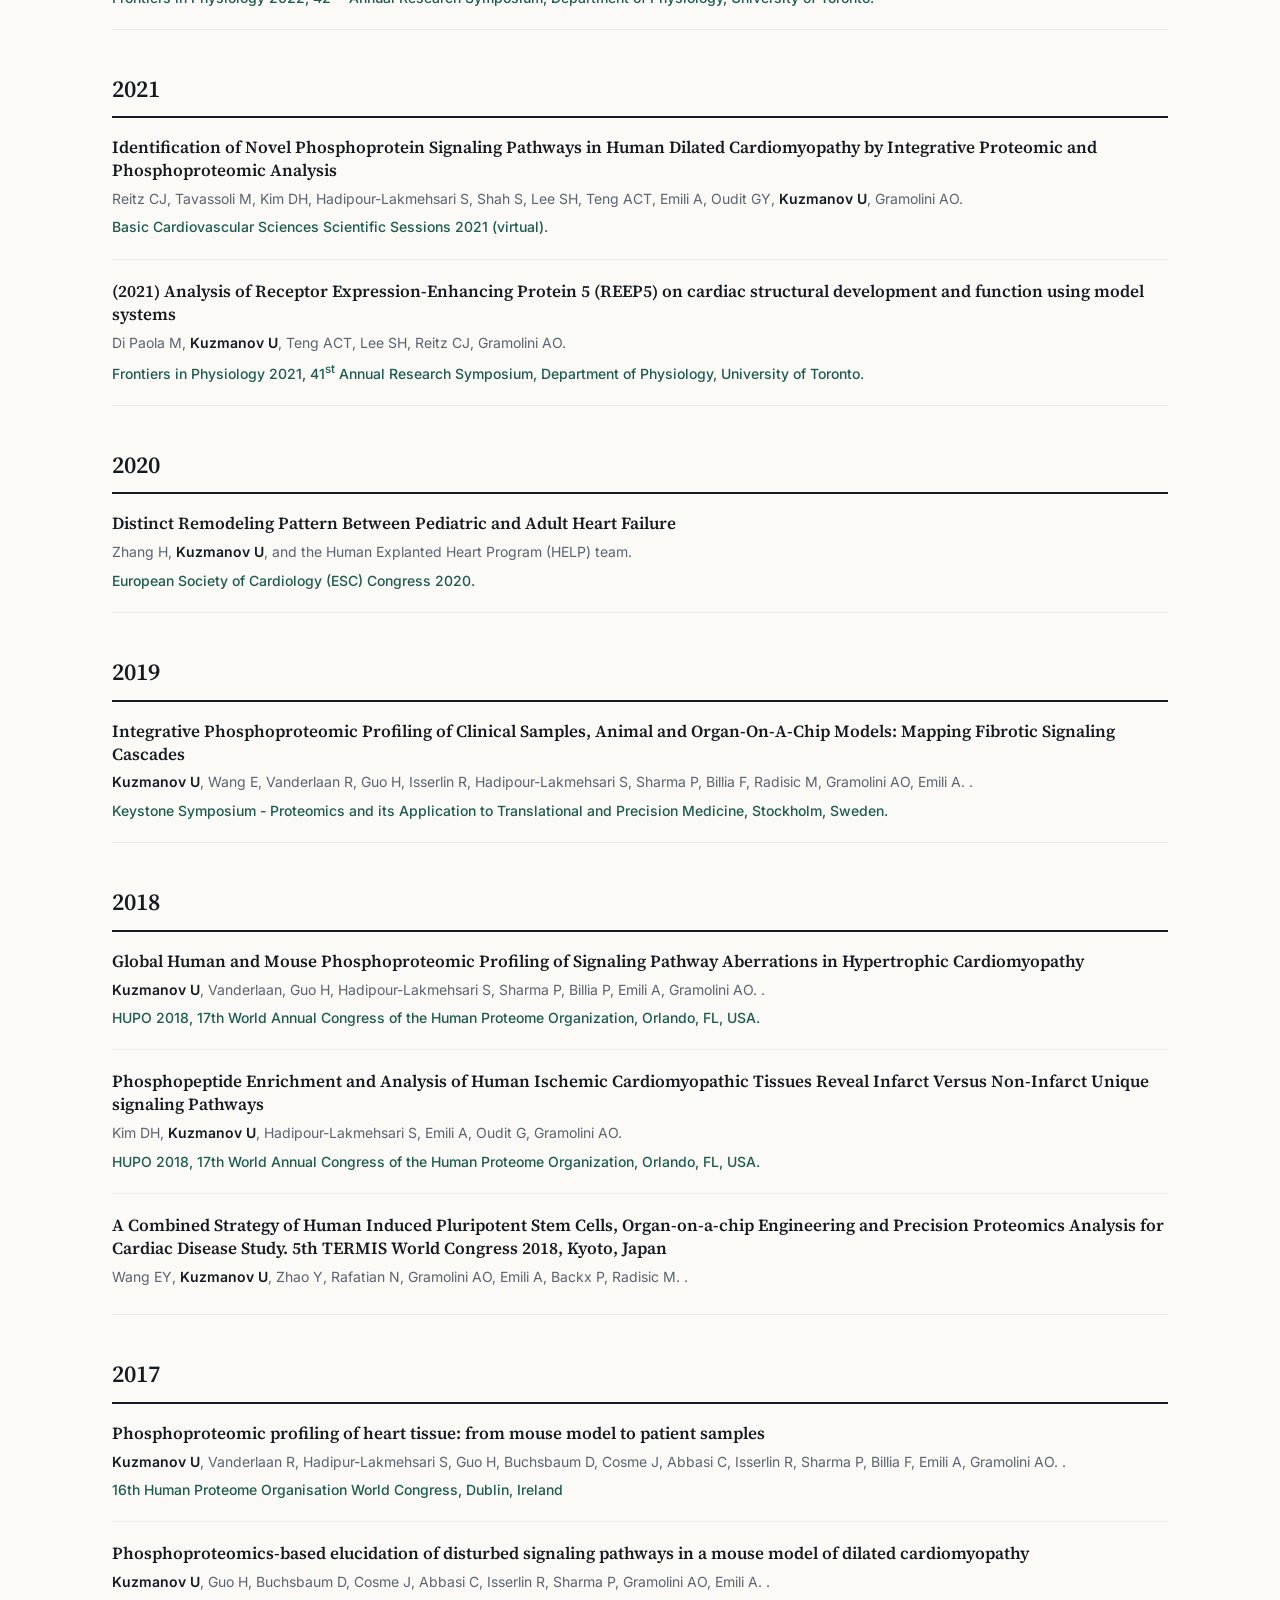
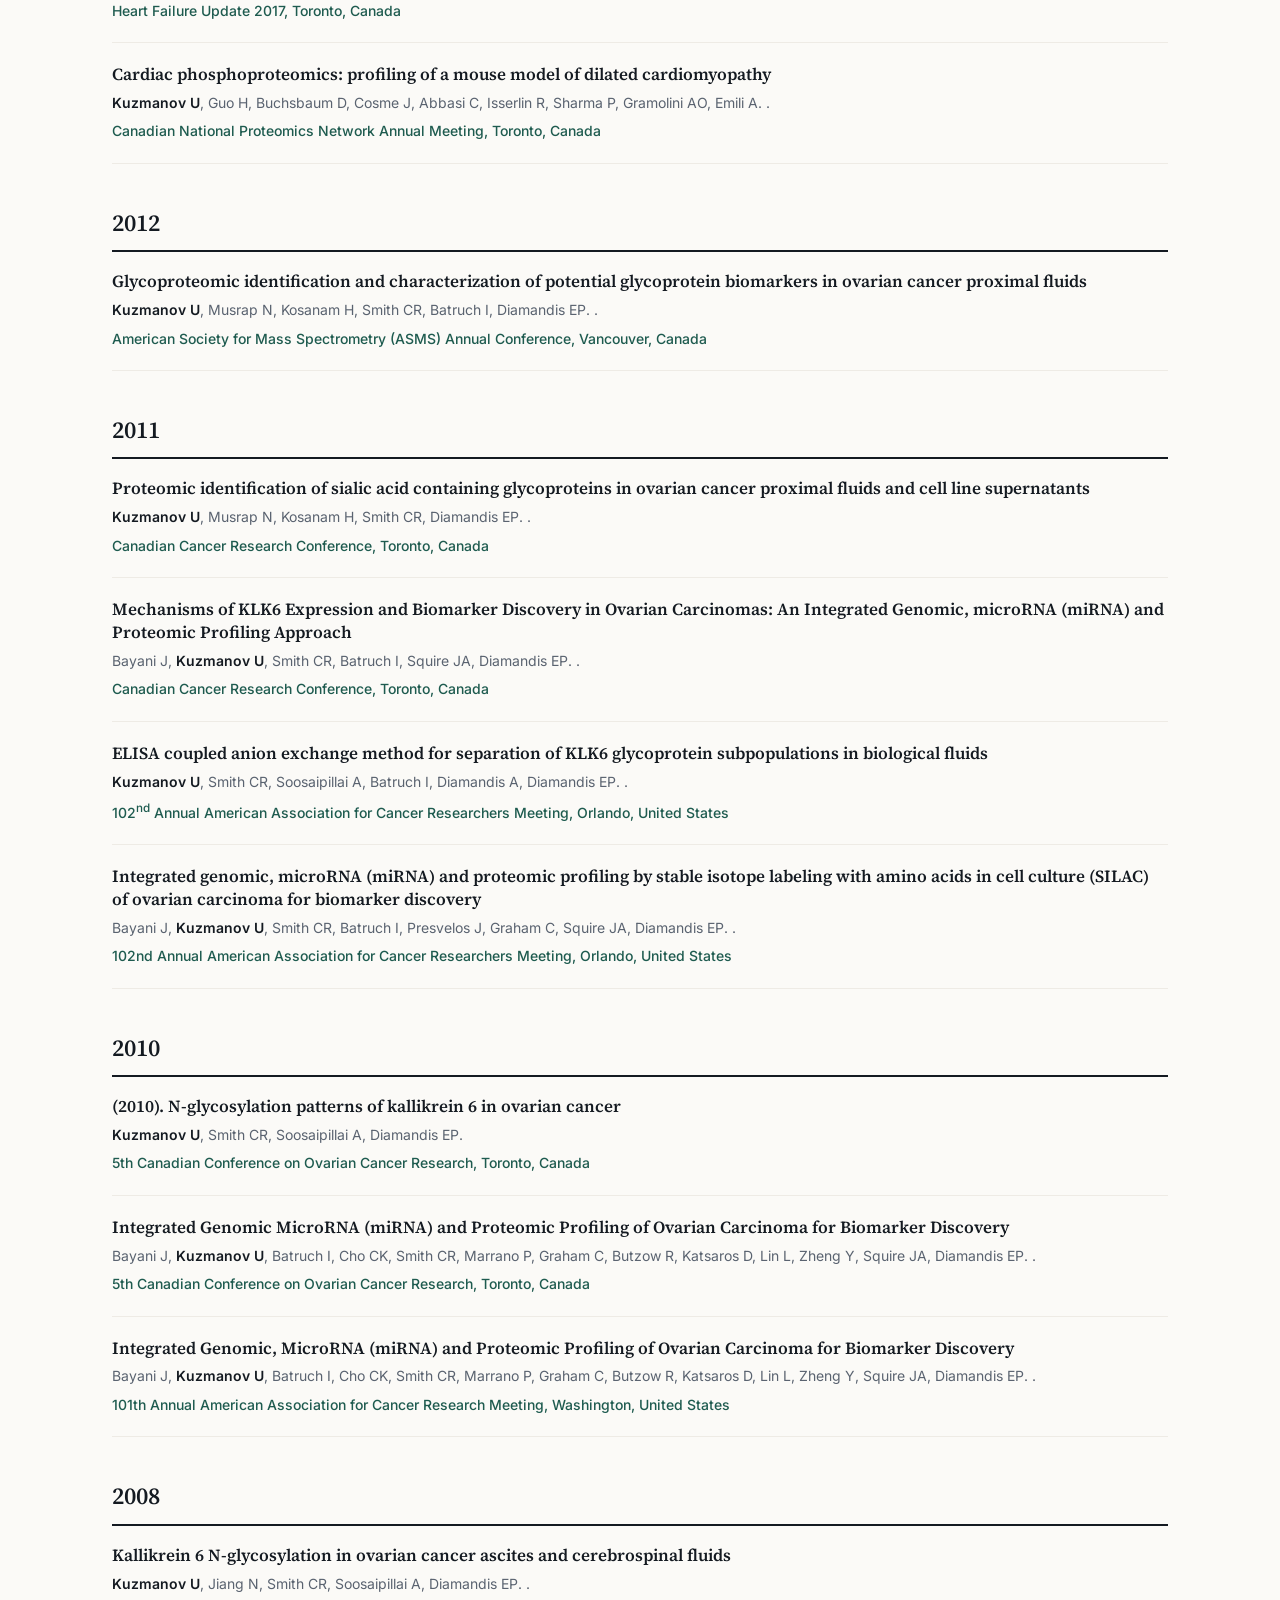
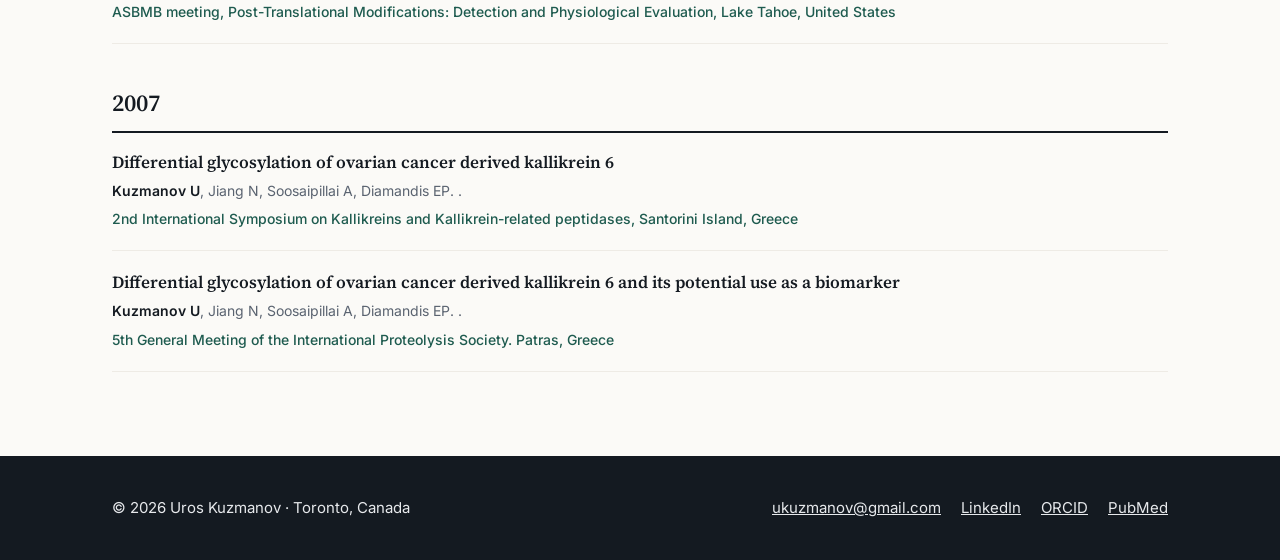
==== commit 8b45fece: "Oct 30 1012" ====
--- a/conferences.html
+++ b/conferences.html
@@ -1,196 +1,367 @@
 <!DOCTYPE html>
-<!--
-	Aerial by HTML5 UP	html5up.net | @ajlkn	Free for personal and commercial use under the CCA 3.0 license (html5up.net/license)-->
-<html>
-  <head>
-    <meta http-equiv="content-type" content="text/html; charset=utf-8">
-    <title>Conferences - UK</title>
-    <meta name="viewport" content="width=device-width, initial-scale=1, user-scalable=no">
-    <link rel="stylesheet" href="assets/css/main.css">
-    <noscript><link rel="stylesheet" href="assets/css/noscript.css"></noscript>
-  </head>
-  <body class="is-preload">
-    <div id="wrapper">
-      <div id="bg" style="background: #348cb2 url(redsands.png) bottom left;"></div>
-      <div id="overlay"></div>
-      <div id="main">
-        <!-- Header -->
-        <header id="header">
-          <h1>Conferences</h1>
-          <p>•&nbsp; Ars longa, vita brevis &nbsp;•</p>
-          <nav>
-            <ul>
-              <li><a href="index.html" class="icon solid fa-home">
-                  <div class="label">Home</div>
-                </a></li>
-              <li><a href="education.html" class="icon solid fa-user-graduate">
-                  <div class="label">Education</div>
-                </a></li>
-              <li><a href="experience.html" class="icon solid fa-briefcase">
-                  <div class="label">Experience</div>
-                </a></li>
-              <li><a href="skills.html" class="icon solid fa-user-cog">
-                  <div class="label">Expertise</div>
-                </a></li>
-              <li><a href="publications.html" class="icon solid fa-book-open">
-                  <div class="label">Publications</div>
-                </a></li>
-              <li><a href="conferences.html" class="icon solid fa-chalkboard-teacher">
-                  <div class="label">Conferences</div>
-                </a></li>
-              <li><a href="mailto:%20ukuzmanov@gmail.com" class="icon solid fa-envelope">
-                  <div class="label">Email</div>
-                </a></li>
-              <li><a href="CV.pdf" class="icon solid fa-file-pdf">
-                  <div class="label">Full CV</div>
-                </a></li>
-            </ul>
-          </nav>
-          <br>
-          <h3> Invited Speaker </h3>
-          <h5> <br>
-            2025. Deep proteomic profiling of paired myocardial and serum samples identifies candidate biomarkers of right ventricular failure in end-stage heart disease. Invited speaker, Seer Breakfast Symposium “Proteomic Breakthroughs in Cardiac Dysfunction and Aging-Related Decline”, HUPO 2025, 24th World Congress of the Human Proteome Organization, Toronto, ON, Canada. November 10, 2025. <br>
-            <br>
-            2025. (with Batzoglou S) From Data to Discovery: Best Practices for Proteomic Data Analysis. Webinar, Labroots (sponsored by Seer Inc.). September 17, 2025. <br>
-            <br>
-            2020. Global phosphoproteomic profiling of signaling pathway aberrations in clinical samples, animal and organ-on-a-chip models. Keystone Symposium “Charting a New Course for Heart Failure: From Discovery to Data”, Keystone, CO, USA. <br>
-            <br>
-            2018. (with Hadipour-Lakmehsari, S) Global phosphoproteomic profiling reveals perturbed cardiac signaling in dilated cardiomyopathy patients. HUPO 2018, 17th World Annual Congress of the Human Proteome Organization, Orlando, FL, USA. <br>
-            <br>
-            2017. Next Generation Cardiac Phosphoproteomics: from sample preparation to data interpretation in a mouse model of dilated cardiomyopathy. 9<sup>th</sup> International Symposium On Enabling Technologies (ETP 2017). Ottawa, ON, Canada. <br>
-            <br>
-            2016. Arendi Core Consulting and R&amp;D overview. 9<sup>th</sup> Shandong Overseas Talent Exchange and Cooperation Fair / Jinan Overseas High-Caliber Talent Fair and Project Conference. Dezhou/Jinan, Shandong Province, China. <br>
-            <br>
-            2016. Profiling of signaling cascade changes in heart pathology through phosphoproteomics. TRCHR Research Symposium, Toronto, ON, Canada. <br>
-            <br>
-            2011. Separation of KLK6 glycoprotein subpopulations in biological fluids by an ELISA-coupled anion exchange method. 4th International Symposium on Kallikreins and Kallikrein-related Peptidases, Rhodes, Greece <br>
-            <br>
-            2009. Differential N-glycosylation of Kallikrein 6 in Ovarian Cancer. Molecular Pathology Rounds, Samuel Lunenfeld Research Institute, Toronto, Canada <br>
-            <br>
-            2009. Differential N-glycosylation of kallikrein 6 in ovarian cancer ascites and cerebrospinal fluid. 100<sup>th</sup> Annual American Association of Cancer Researchers (AACR) Meeting, Denver, United States <br>
-            <br>
-            2009. Differential N-glycosylation of kallikrein 6 in ovarian cancer ascites and cerebrospinal fluid. 3<sup>rd</sup> International Symposium on Kallikreins and Kallikrein-related Peptidases, Munich, Germany <br>
-            <br>
-          </h5>
-          <br>
-          <h3> Poster Presentations and Abstracts </h3>
-          <h5> <br>
-            Hu M, Elbatarny M, Kuzmanov U, Eliathamby D, Reitz CJ, Manshaei R, Schwartz M, Simmons C, Chung JCY, Kim R, Punwasi N, Subasri V, Wang B, Jobling R, Gramolini AO, Ouzounian M. (2026) A Tissue-Derived Multiomic Signature of High-Risk Thoracic Aortic Disease Is Detectable in Plasma Years Before Acute Aortic Events. American Association for Thoracic Surgery (AATS) Annual Meeting 2027 (submitted 2026). <br>
-            <br>
-            Elbatarny M, Hu M, Reitz C, Kuzmanov U, Eliathamby D, Manshaei R, Schwartz M, Punwasi N, Chu V, Jobling R, Kim R, Chung J, Simmons C, Subasri V, Wang B, Gramolini A, Ouzounian M. (2026) Comprehensive Multiomic Analysis Reveals Novel Cytoskeletal Dysregulation Pathways in Thoracic Aortopathy Progression. Canadian Cardiovascular Congress 2026. Ottawa, ON, Canada, October 15–17, 2026. Can J Cardiol 42(10 Suppl):S14 (P014). <br>
-            <br>
-            Alibhai FJ, Sun G, Reitz CJ, Valdman Sadikov T, Kuzmanov U, Chung H, Ozcan B, Vatani P, Romero Torres D, Cortes-Medina LV, Qiang B, Amon C, Gramolini AO, Laflamme MA. (2026) An Electrical Stimulation Bioreactor for Scalable Human Pluripotent Stem Cell-Derived Cardiomyocyte Maturation. ISSCR 2026, International Society for Stem Cell Research Annual Meeting. <br>
-            <br>
-            Prajapati K, Baichoo S, Punwasi N, Kuzmanov U, Fish J, Subasri V, Howe K. (2026) Identification of High-Risk Asymptomatic Carotid Artery Stenosis Patients Using Multiomics and Molecular Aging Clocks. AHA Vascular Discovery 2026: From Genes to Medicine Scientific Sessions. Bellevue, WA, USA, May 13–16, 2026. Arterioscler Thromb Vasc Biol 46(Suppl 1):Fri036. <br>
-            <br>
-            Kuzmanov U, Davoudpour D, Gramolini A, Billia F. (2025) Deep Proteomic Profiling of Paired Myocardial and Serum Samples Identifies Biomarkers of Right Ventricular Failure in LVAD Patients. HUPO 2025, 24th World Congress of the Human Proteome Organization. Toronto, ON, Canada, November 11, 2025. <br>
-            <br>
-            Lo KL, Reitz CJ, Hamed O, Davoudpour D, Kuzmanov U, Billia F, Gramolini AO. (2025) Phosphoproteome Dysregulation at the Cardiomyocyte Intercalated Disc in Human Heart Failure. HUPO 2025, 24th World Congress of the Human Proteome Organization. Toronto, ON, Canada, November 11, 2025 (oral presentation). <br>
-            <br>
-            Di Paola M, Kuzmanov U, Subasri V, Abdul-Samad K, Wang B, Lee DS, Billia F, Gramolini A. (2025) Plasma Proteome Profiling in Acute Decompensated Heart Failure Reveals Biomarkers Predictive of Readmission Risk. HUPO 2025, 24th World Congress of the Human Proteome Organization. Toronto, ON, Canada, November 11, 2025. <br>
-            <br>
-            Davoudpour D, Reitz CJ, Kuzmanov U, Jia K, Hamed O, Gramolini AO. (2025) Affinity-Purification Mass Spectrometry (AP-MS) and Kinase Inhibitor Screens Identify Phosphorylation-Mediated Regulation of αT-Catenin at the Cardiomyocyte Intercalated Disc. HUPO 2025, 24th World Congress of the Human Proteome Organization. Toronto, ON, Canada, November 10, 2025. <br>
-            <br>
-            Di Paola M, Reitz CJ, Kuzmanov U, Jia K, Gramolini AO. (2025) Subcellular Proteomic Analyses of Reep5 Knockdown Reveal Disrupted Mitochondrial Dynamics in the Mouse Heart. HUPO 2025, 24th World Congress of the Human Proteome Organization. Toronto, ON, Canada, November 12, 2025. <br>
-            <br>
-            Teng A, St. Germain J, Vandenbelt A, Nicholson S, Harding S, Kuzmanov U, Raught B, Gramolini A. (2025) Proteomic Analysis of Protein Aggresomes Reveals ARMC6 as a Stress-Induced Marker of Extrachromosomal DNA in Cancer. HUPO 2025, 24th World Congress of the Human Proteome Organization. Toronto, ON, Canada, November 12, 2025. <br>
-            <br>
-            Teng A, Mehangrey D, Vandenbelt A, Vearncombe K, Callahan JD, Mistry P, Li W, Reitz CJ, Hamed O, Roche M, Kuzmanov U, Fish JE, Epelman S, Gramolini AO. (2025) Glyoxal Outperforms Formaldehyde in Preserving Protein Complexes for xIP-MS and Antigenicity for Immunostaining in Mouse Hearts. HUPO 2025, 24th World Congress of the Human Proteome Organization. Toronto, ON, Canada, November 12, 2025. <br>
-            <br>
-            Elbatarny M, Peterson S, Zubair A, Eliathamby D, Kuzmanov U, Chu V, Chung JCY, Wang B, Simmons C, Gramolini AO, Ouzounian M, on behalf of MultiTAAD. (2025) Multiomic Tissue and Plasma Analysis Reveals Aortic Valve and Thoracic Aortopathy Phenotypes Are Synergistically Related. Heart Valve Society Annual Meeting 2025. <br>
-            <br>
-            MacQuarrie KD, D’Costa KA, Antonyshyn JA, Saini SK, Kuzmanov U, Gramolini AO, Hofer SOP, Santerre JP. (2025) The Selection of Support Cells to Produce a Fully Endothelialized and Biomimetic Vascular Construct. Toronto Biomedical Engineering Conference (ToBE) 2025. <br>
-            <br>
-            Kuzmanov U, Hamidzada H, Wang E Y, Radisic M, Epelman S, Gramolini A. (2024) Evolution of proteomics of bioengineered human cardiac microtissues. World Annual Congress of the Human Proteome Organization. Dresden, Germany, October, 2024. <br>
-            <br>
-            Kuzmanov U, Subasri V, Abdul-Samad K, Wang B, Lee D, Gramolini A, Billia P. (2024) Comprehensive Plasma Proteomics in Heart Failure Patients: Findings and Future Directions. World Annual Congress of the Human Proteome Organization. Dresden, Germany, October, 2024. <br>
-            <br>
-            Teng A, St. Germain J, Kuzmanov U, Raught B, Gramolini A. (2024) Developing a miniTurboID mass spectrometry-based method for characterizing aggregate proteomics in metabolically distressed cells. World Annual Congress of the Human Proteome Organization. Dresden, Germany, October 23, 2024 (oral presentation). <br>
-            <br>
-            Hamed O, Kuzmanov U, Gramolini S, Halpern J, Brahmbhatt D, Grothe D, Billia F, Gramolini A. (2024) Proteomic profiling of human heart failure reveals specific and shared molecular responses across etiologies. International Society for Heart Research North American Section (ISHR-NAS) Annual Meeting. Long Beach, CA, USA, August 2024. J Mol Cell Cardiol Plus 12(Suppl):100379. <br>
-            <br>
-            Reitz C, Jia K, Alibhai F, Di Paola M, Au A, Kuzmanov U, Yip C, Laflamme M, Gramolini A. (2024) Integral membrane-shaping proteins drive sarco(endo)plasmic reticulum formation and maturation during cardiomyocyte development. International Society for Heart Research North American Section (ISHR-NAS) Annual Meeting. Long Beach, CA, USA, August 2024. J Mol Cell Cardiol Plus 12(Suppl):100377. <br>
-            <br>
-            Davoudpour D, Reitz C, Kuzmanov U, Hamed O, Gramolini A. (2024) Characterizing the mechanisms and implications of αT-catenin phospho-regulation at the cardiomyocyte intercalated disc. International Society for Heart Research North American Section (ISHR-NAS) Annual Meeting. Long Beach, CA, USA, August 2024. J Mol Cell Cardiol Plus 12(Suppl):100417. <br>
-            <br>
-            Di Paola M, Reitz CJ, Kuzmanov U, Jia K, Gramolini AO. (2024) Sarco(endo)plasmic reticulum membrane protein REEP5 regulates mitochondrial dynamics in the mouse heart. International Society for Heart Research North American Section (ISHR-NAS) Annual Meeting. Long Beach, CA, USA, August 2024. J Mol Cell Cardiol Plus 12(Suppl):100427. <br>
-            <br>
-            Elbatarny M, Kuzmanov U, Eliathamby D, Chu V, Nedadur R, Reitz CJ, Hamed O, Simmons CA, Chung JCY, Wang B, Ouzounian M, Gramolini AO. (2023) Distinct Proteomic Profiles in Human Thoracic Aortic Aneurysm by Segment May Drive Prognostic Differences: Conventional &amp; Machine Learning Analysis. AHA Scientific Sessions. Philadelphia, USA. November 11–13, 2023. <br>
-            <br>
-            Reitz CJ, Tavassoli M, Kim DH, Shah S, Lakin R, Teng ACT, Zhou Y, Li W, Hadipour-Lakmehsari S, Backx PH, Emili A, Oudit GY, Kuzmanov U, Gramolini AO. (2023) Phosphorylation Signatures of Human Heart Failure: Characterizing Dilated Cardiomyopathy-associated Signaling Pathways at the Cardiomyocyte Intercalated Disc. Basic Cardiovascular Sciences Scientific Sessions 2023. Boston, USA. July 31-Aug 3, 2023. <br>
-            <br>
-            Di Paola M, Reitz CJ, Kuzmanov U, Jia K, Teng ACT, Gramolini AO. (2023) Confocal and Mass Spectrometry-based Investigation of REEP5 Depletion by AAV9 in the Mouse Heart. Basic Cardiovascular Sciences Scientific Sessions 2023. Boston, USA. July 31-Aug 3, 2023. <br>
-            <br>
-            Davoudpour D, Reitz CJ, Kuzmanov U, Gramolini AO. (2023) Investigating aT-Catenin Phosphorylation and Evaluating its Cardioprotective Effects in Heart Failure. Frontiers in Physiology 2023, 43rd Annual Research Symposium, Department of Physiology, University of Toronto. May 26, 2023. <br>
-            <br>
-            Di Paola M, Reitz CJ, Kuzmanov U, Jia K, Teng ACT, Gramolini AO. (2023) Confocal and Mass Spectrometry-based Investigation of REEP5 Depletion by AAV9 in the Mouse Heart. Frontiers in Physiology 2023, 43rd Annual Research Symposium, Department of Physiology, University of Toronto. May 26, 2023. <br>
-            <br>
-            Kuzmanov U, Reitz CJ, Wang EY, Tavassoli M, Kim DH, Hadipour-Lakmehsari S, Shah S, Teng ACT, Billia F, Emili A, Radisic M, Oudit GY, Gramolini AO. (2022) Global phosphoproteomic profiling of signaling pathway aberrations in human and mouse cardiomyopathies with differing etiologies. HUPO 2022, World Annual Congress of the Human Proteome Organization, Cancun, Mexico. <br>
-            <br>
-            Reitz CJ, Tavassoli M, Kim DH, Hadipour-Lakmehsari S, Shah S, Teng ACT, Emili A, Oudit GY, Kuzmanov U, Gramolini AO. (2022) Integrative proteomic and phosphoproteomic analysis identifies etiology-specific phosphorylation patterns in the failing human heart. XLI Annual Meeting of the International Society for Heart Research (ISHR)-North American Section. Winnipeg, Manitoba, Canada. <br>
-            <br>
-            Di Paola M, Kuzmanov U, Reitz CJ, Teng ACT, Gramolini AO. (2022) Sarco(endo)plasmic reticulum membrane protein REEP5 regulates subcellular structure and function in the heart. XLI Annual Meeting of the International Society for Heart Research (ISHR)-North American Section. Winnipeg, Manitoba, Canada. <br>
-            <br>
-            Kuzmanov U, Reitz CJ, Tavassoli M, Kim DH, Hadipour-Lakmehsari S, Shah S, Emili A, Oudit GY, Gramolini AO. (2022) Integrative proteomic and phosphoproteomic analysis of ischemic and dilated cardiomyopathy cardiac tissue from human explants. XXIV World Congress International Society for Heart Research (ISHR). Berlin, Germany. <br>
-            <br>
-            Di Paola M, Kuzmanov U, Reitz CJ, Teng ACT, Gramolini AO. (2022) Sarco(endo)plasmic reticulum membrane protein REEP5 regulates subcellular structure and function in the heart. Frontiers in Physiology 2022, 42<sup>nd</sup> Annual Research Symposium, Department of Physiology, University of Toronto. <br>
-            <br>
-            Reitz CJ, Tavassoli M, Kim DH, Hadipour-Lakmehsari S, Shah S, Lee SH, Teng ACT, Emili A, Oudit GY, Kuzmanov U, Gramolini AO. (2021) Identification of Novel Phosphoprotein Signaling Pathways in Human Dilated Cardiomyopathy by Integrative Proteomic and Phosphoproteomic Analysis. Basic Cardiovascular Sciences Scientific Sessions 2021 (virtual). <br>
-            <br>
-            Di Paola M, Kuzmanov U, Teng ACT, Lee SH, Reitz CJ, Gramolini AO. (2021) Analysis of Receptor Expression-Enhancing Protein 5 (REEP5) on cardiac structural development and function using model systems. Frontiers in Physiology 2021, 41<sup>st</sup> Annual Research Symposium, Department of Physiology, University of Toronto. <br>
-            <br>
-            Zhang H, Kuzmanov U, and the Human Explanted Heart Program (HELP) team. (2020) Distinct Remodeling Pattern Between Pediatric and Adult Heart Failure. European Society of Cardiology (ESC) Congress 2020. <br>
-            <br>
-            Kuzmanov U, Wang E, Vanderlaan R, Guo H, Isserlin R, Hadipour-Lakmehsari S, Sharma P, Billia F, Radisic M, Gramolini AO, Emili A. (2019). Integrative Phosphoproteomic Profiling of Clinical Samples, Animal and Organ-On-A-Chip Models: Mapping Fibrotic Signaling Cascades. Keystone Symposium - Proteomics and its Application to Translational and Precision Medicine, Stockholm, Sweden. <br>
-            <br>
-            Kuzmanov U, Vanderlaan, Guo H, Hadipour-Lakmehsari S, Sharma P, Billia P, Emili A, Gramolini AO. (2018). Global Human and Mouse Phosphoproteomic Profiling of Signaling Pathway Aberrations in Hypertrophic Cardiomyopathy. HUPO 2018, 17th World Annual Congress of the Human Proteome Organization, Orlando, FL, USA. <br>
-            <br>
-            Kim DH, Kuzmanov U, Hadipour-Lakmehsari S, Emili A, Oudit G, Gramolini AO. (2018) Phosphopeptide Enrichment and Analysis of Human Ischemic Cardiomyopathic Tissues Reveal Infarct Versus Non-Infarct Unique signaling Pathways. HUPO 2018, 17th World Annual Congress of the Human Proteome Organization, Orlando, FL, USA. <br>
-            <br>
-            Wang EY, Kuzmanov U, Zhao Y, Rafatian N, Gramolini AO, Emili A, Backx P, Radisic M. (2018). A Combined Strategy of Human Induced Pluripotent Stem Cells, Organ-on-a-chip Engineering and Precision Proteomics Analysis for Cardiac Disease Study. 5th TERMIS World Congress 2018, Kyoto, Japan. <br>
-            <br>
-            Kuzmanov U, Vanderlaan R, Hadipur-Lakmehsari S, Guo H, Buchsbaum D, Cosme J, Abbasi C, Isserlin R, Sharma P, Billia F, Emili A, Gramolini AO. (2017). Phosphoproteomic profiling of heart tissue: from mouse model to patient samples. 16th Human Proteome Organisation World Congress, Dublin, Ireland <br>
-            <br>
-            Kuzmanov U, Guo H, Buchsbaum D, Cosme J, Abbasi C, Isserlin R, Sharma P, Gramolini AO, Emili A. (2017). Phosphoproteomics-based elucidation of disturbed signaling pathways in a mouse model of dilated cardiomyopathy. Heart Failure Update 2017, Toronto, Canada <br>
-            <br>
-            Kuzmanov U, Guo H, Buchsbaum D, Cosme J, Abbasi C, Isserlin R, Sharma P, Gramolini AO, Emili A. (2017). Cardiac phosphoproteomics: profiling of a mouse model of dilated cardiomyopathy. Canadian National Proteomics Network Annual Meeting, Toronto, Canada <br>
-            <br>
-            Kuzmanov U, Musrap N, Kosanam H, Smith CR, Batruch I, Diamandis EP. (2012). Glycoproteomic identification and characterization of potential glycoprotein biomarkers in ovarian cancer proximal fluids. American Society for Mass Spectrometry (ASMS) Annual Conference, Vancouver, Canada <br>
-            <br>
-            Kuzmanov U, Musrap N, Kosanam H, Smith CR, Diamandis EP. (2011). Proteomic identification of sialic acid containing glycoproteins in ovarian cancer proximal fluids and cell line supernatants. Canadian Cancer Research Conference, Toronto, Canada <br>
-            <br>
-            Bayani J, Kuzmanov U, Smith CR, Batruch I, Squire JA, Diamandis EP. (2011). Mechanisms of KLK6 Expression and Biomarker Discovery in Ovarian Carcinomas: An Integrated Genomic, microRNA (miRNA) and Proteomic Profiling Approach. Canadian Cancer Research Conference, Toronto, Canada <br>
-            <br>
-            Kuzmanov U, Smith CR, Soosaipillai A, Batruch I, Diamandis A, Diamandis EP. (2011). ELISA coupled anion exchange method for separation of KLK6 glycoprotein subpopulations in biological fluids. 102<sup>nd</sup> Annual American Association for Cancer Researchers Meeting, Orlando, United States <br>
-            <br>
-            Bayani J, Kuzmanov U, Smith CR, Batruch I, Presvelos J, Graham C, Squire JA, Diamandis EP. (2011). Integrated genomic, microRNA (miRNA) and proteomic profiling by stable isotope labeling with amino acids in cell culture (SILAC) of ovarian carcinoma for biomarker discovery. 102nd Annual American Association for Cancer Researchers Meeting, Orlando, United States <br>
-            <br>
-            Kuzmanov U, Smith CR, Soosaipillai A, Diamandis EP. (2010). N-glycosylation patterns of kallikrein 6 in ovarian cancer. 5th Canadian Conference on Ovarian Cancer Research, Toronto, Canada <br>
-            <br>
-            Bayani J, Kuzmanov U, Batruch I, Cho CK, Smith CR, Marrano P, Graham C, Butzow R, Katsaros D, Lin L, Zheng Y, Squire JA, Diamandis EP. (2010). Integrated Genomic MicroRNA (miRNA) and Proteomic Profiling of Ovarian Carcinoma for Biomarker Discovery. 5th Canadian Conference on Ovarian Cancer Research, Toronto, Canada <br>
-            <br>
-            Bayani J, Kuzmanov U, Batruch I, Cho CK, Smith CR, Marrano P, Graham C, Butzow R, Katsaros D, Lin L, Zheng Y, Squire JA, Diamandis EP. (2010). Integrated Genomic, MicroRNA (miRNA) and Proteomic Profiling of Ovarian Carcinoma for Biomarker Discovery. 101th Annual American Association for Cancer Research Meeting, Washington, United States <br>
-            <br>
-            Kuzmanov U, Jiang N, Smith CR, Soosaipillai A, Diamandis EP. (2008). Kallikrein 6 N-glycosylation in ovarian cancer ascites and cerebrospinal fluids. ASBMB meeting, Post-Translational Modifications: Detection and Physiological Evaluation, Lake Tahoe, United States <br>
-            <br>
-            Kuzmanov U, Jiang N, Soosaipillai A, Diamandis EP. (2007). Differential glycosylation of ovarian cancer derived kallikrein 6. 2nd International Symposium on Kallikreins and Kallikrein-related peptidases, Santorini Island, Greece <br>
-            <br>
-            Kuzmanov U, Jiang N, Soosaipillai A, Diamandis EP. (2007). Differential glycosylation of ovarian cancer derived kallikrein 6 and its potential use as a biomarker. 5th General Meeting of the International Proteolysis Society. Patras, Greece <br>
-            <br>
-          </h5>
-          <br>
-          <br>
-        </header>
-        <!-- Footer -->
-        <footer id="footer"> <span class="copyright">© Uros Kuzmanov •
-            2026</span> </footer>
+<html lang="en">
+<head>
+  <meta charset="utf-8">
+  <meta name="viewport" content="width=device-width, initial-scale=1">
+  <title>Talks &amp; Abstracts — Uros Kuzmanov, PhD</title>
+  <meta name="description" content="Uros Kuzmanov, PhD — Senior Research Associate and Mass Spectrometry Facility Manager, Department of Physiology and TBEP, University of Toronto. Multi-omics, clinical data analysis and systems biology in cardiovascular research.">
+  <meta property="og:title" content="Talks &amp; Abstracts — Uros Kuzmanov, PhD">
+  <meta property="og:description" content="Uros Kuzmanov, PhD — Senior Research Associate and Mass Spectrometry Facility Manager, Department of Physiology and TBEP, University of Toronto. Multi-omics, clinical data analysis and systems biology in cardiovascular research.">
+  <meta property="og:type" content="website">
+  <link rel="preconnect" href="https://fonts.googleapis.com">
+  <link rel="preconnect" href="https://fonts.gstatic.com" crossorigin>
+  <link href="https://fonts.googleapis.com/css2?family=Source+Serif+4:opsz,wght@8..60,400;8..60,600;8..60,700&amp;family=Inter:wght@400;500;600&amp;display=swap" rel="stylesheet">
+  <link rel="stylesheet" href="assets/css/site.css">
+</head>
+<body>
+  <a class="skip" href="#content">Skip to content</a>
+  <header class="site-header">
+    <div class="wrap">
+      <a class="brand" href="index.html">Uros Kuzmanov, PhD</a>
+      <nav class="nav" aria-label="Main">
+        <a href="index.html">Home</a>
+        <a href="experience.html">Experience</a>
+        <a href="publications.html">Publications</a>
+        <a href="conferences.html" aria-current="page">Talks &amp; Abstracts</a>
+        <a class="btn btn-primary" href="CV.pdf">Download CV</a>
+      </nav>
+    </div>
+  </header>
+  <main id="content" class="wrap">
+    <section class="page-title">
+      <p class="eyebrow">Talks &amp; Abstracts</p>
+      <h1>Invited talks and conference abstracts</h1>
+      <p class="lead">11 invited and contributed talks and 51 conference abstracts at meetings including HUPO, AHA, ISHR, Keystone Symposia, ASMS and AACR.</p>
+      <div class="jump"><a href="#talks">Invited talks</a><a href="#abstracts">Abstracts</a></div>
+    </section>
+    <section id="talks" class="section">
+      <div class="section-head"><h2 class="h2">Invited talks and seminars</h2></div>
+      <div class="rows">
+        <div class="row">
+          <span class="when">2025</span>
+          <div class="what"><span class="title">Deep proteomic profiling of paired myocardial and serum samples identifies candidate biomarkers of right ventricular failure in end-stage heart disease</span><span class="org">Invited speaker, Seer Breakfast Symposium “Proteomic Breakthroughs in Cardiac Dysfunction and Aging-Related Decline”, HUPO 2025, 24th World Congress of the Human Proteome Organization, Toronto, ON, Canada. November 10, 2025.</span></div>
+        </div>
+        <div class="row">
+          <span class="when">2025</span>
+          <div class="what"><span class="title">From Data to Discovery: Best Practices for Proteomic Data Analysis</span><span class="org">Webinar, Labroots (sponsored by Seer Inc.). September 17, 2025. <span class="pub-authors">(with Batzoglou S)</span></span></div>
+        </div>
+        <div class="row">
+          <span class="when">2020</span>
+          <div class="what"><span class="title">Global phosphoproteomic profiling of signaling pathway aberrations in clinical samples, animal and organ-on-a-chip models</span><span class="org">Keystone Symposium “Charting a New Course for Heart Failure: From Discovery to Data”, Keystone, CO, USA.</span></div>
+        </div>
+        <div class="row">
+          <span class="when">2018</span>
+          <div class="what"><span class="title">Global phosphoproteomic profiling reveals perturbed cardiac signaling in dilated cardiomyopathy patients</span><span class="org">HUPO 2018, 17th World Annual Congress of the Human Proteome Organization, Orlando, FL, USA. <span class="pub-authors">(with Hadipour-Lakmehsari, S)</span></span></div>
+        </div>
+        <div class="row">
+          <span class="when">2017</span>
+          <div class="what"><span class="title">Next Generation Cardiac Phosphoproteomics: from sample preparation to data interpretation in a mouse model of dilated cardiomyopathy</span><span class="org">9<sup>th</sup> International Symposium On Enabling Technologies (ETP 2017). Ottawa, ON, Canada.</span></div>
+        </div>
+        <div class="row">
+          <span class="when">2016</span>
+          <div class="what"><span class="title">Arendi Core Consulting and R&amp;D overview</span><span class="org">9<sup>th</sup> Shandong Overseas Talent Exchange and Cooperation Fair / Jinan Overseas High-Caliber Talent Fair and Project Conference. Dezhou/Jinan, Shandong Province, China.</span></div>
+        </div>
+        <div class="row">
+          <span class="when">2016</span>
+          <div class="what"><span class="title">Profiling of signaling cascade changes in heart pathology through phosphoproteomics</span><span class="org">TRCHR Research Symposium, Toronto, ON, Canada.</span></div>
+        </div>
+        <div class="row">
+          <span class="when">2011</span>
+          <div class="what"><span class="title">Separation of KLK6 glycoprotein subpopulations in biological fluids by an ELISA-coupled anion exchange method</span><span class="org">4th International Symposium on Kallikreins and Kallikrein-related Peptidases, Rhodes, Greece</span></div>
+        </div>
+        <div class="row">
+          <span class="when">2009</span>
+          <div class="what"><span class="title">Differential N-glycosylation of Kallikrein 6 in Ovarian Cancer</span><span class="org">Molecular Pathology Rounds, Samuel Lunenfeld Research Institute, Toronto, Canada</span></div>
+        </div>
+        <div class="row">
+          <span class="when">2009</span>
+          <div class="what"><span class="title">Differential N-glycosylation of kallikrein 6 in ovarian cancer ascites and cerebrospinal fluid</span><span class="org">100<sup>th</sup> Annual American Association of Cancer Researchers (AACR) Meeting, Denver, United States</span></div>
+        </div>
+        <div class="row">
+          <span class="when">2009</span>
+          <div class="what"><span class="title">Differential N-glycosylation of kallikrein 6 in ovarian cancer ascites and cerebrospinal fluid</span><span class="org">3<sup>rd</sup> International Symposium on Kallikreins and Kallikrein-related Peptidases, Munich, Germany</span></div>
+        </div>
       </div>
+    </section>
+    <section id="abstracts" class="section">
+      <div class="section-head"><h2 class="h2">Conference abstracts</h2></div>
+      <h3 class="year">2026</h3>
+      <article class="pub compact">
+        <span class="pub-title">A Tissue-Derived Multiomic Signature of High-Risk Thoracic Aortic Disease Is Detectable in Plasma Years Before Acute Aortic Events</span>
+        <span class="pub-authors">Hu M, Elbatarny M, <strong>Kuzmanov U</strong>, Eliathamby D, Reitz CJ, Manshaei R, Schwartz M, Simmons C, Chung JCY, Kim R, Punwasi N, Subasri V, Wang B, Jobling R, Gramolini AO, Ouzounian M.</span>
+        <span class="pub-venue">American Association for Thoracic Surgery (AATS) Annual Meeting 2027 (submitted 2026).</span>
+      </article>
+      <article class="pub compact">
+        <span class="pub-title">Comprehensive Multiomic Analysis Reveals Novel Cytoskeletal Dysregulation Pathways in Thoracic Aortopathy Progression</span>
+        <span class="pub-authors">Elbatarny M, Hu M, Reitz C, <strong>Kuzmanov U</strong>, Eliathamby D, Manshaei R, Schwartz M, Punwasi N, Chu V, Jobling R, Kim R, Chung J, Simmons C, Subasri V, Wang B, Gramolini A, Ouzounian M.</span>
+        <span class="pub-venue">Canadian Cardiovascular Congress 2026. Ottawa, ON, Canada, October 15–17, 2026. Can J Cardiol 42(10 Suppl):S14 (P014).</span>
+      </article>
+      <article class="pub compact">
+        <span class="pub-title">An Electrical Stimulation Bioreactor for Scalable Human Pluripotent Stem Cell-Derived Cardiomyocyte Maturation</span>
+        <span class="pub-authors">Alibhai FJ, Sun G, Reitz CJ, Valdman Sadikov T, <strong>Kuzmanov U</strong>, Chung H, Ozcan B, Vatani P, Romero Torres D, Cortes-Medina LV, Qiang B, Amon C, Gramolini AO, Laflamme MA.</span>
+        <span class="pub-venue">ISSCR 2026, International Society for Stem Cell Research Annual Meeting.</span>
+      </article>
+      <article class="pub compact">
+        <span class="pub-title">Identification of High-Risk Asymptomatic Carotid Artery Stenosis Patients Using Multiomics and Molecular Aging Clocks</span>
+        <span class="pub-authors">Prajapati K, Baichoo S, Punwasi N, <strong>Kuzmanov U</strong>, Fish J, Subasri V, Howe K.</span>
+        <span class="pub-venue">AHA Vascular Discovery 2026: From Genes to Medicine Scientific Sessions. Bellevue, WA, USA, May 13–16, 2026. Arterioscler Thromb Vasc Biol 46(Suppl 1):Fri036.</span>
+      </article>
+      <h3 class="year">2025</h3>
+      <article class="pub compact">
+        <span class="pub-title">Deep Proteomic Profiling of Paired Myocardial and Serum Samples Identifies Biomarkers of Right Ventricular Failure in LVAD Patients</span>
+        <span class="pub-authors"><strong>Kuzmanov U</strong>, Davoudpour D, Gramolini A, Billia F.</span>
+        <span class="pub-venue">HUPO 2025, 24th World Congress of the Human Proteome Organization. Toronto, ON, Canada, November 11, 2025.</span>
+      </article>
+      <article class="pub compact">
+        <span class="pub-title">Phosphoproteome Dysregulation at the Cardiomyocyte Intercalated Disc in Human Heart Failure</span>
+        <span class="pub-authors">Lo KL, Reitz CJ, Hamed O, Davoudpour D, <strong>Kuzmanov U</strong>, Billia F, Gramolini AO.</span>
+        <span class="pub-venue">HUPO 2025, 24th World Congress of the Human Proteome Organization. Toronto, ON, Canada, November 11, 2025. <span class="badge">Oral</span></span>
+      </article>
+      <article class="pub compact">
+        <span class="pub-title">Plasma Proteome Profiling in Acute Decompensated Heart Failure Reveals Biomarkers Predictive of Readmission Risk</span>
+        <span class="pub-authors">Di Paola M, <strong>Kuzmanov U</strong>, Subasri V, Abdul-Samad K, Wang B, Lee DS, Billia F, Gramolini A.</span>
+        <span class="pub-venue">HUPO 2025, 24th World Congress of the Human Proteome Organization. Toronto, ON, Canada, November 11, 2025.</span>
+      </article>
+      <article class="pub compact">
+        <span class="pub-title">Affinity-Purification Mass Spectrometry (AP-MS) and Kinase Inhibitor Screens Identify Phosphorylation-Mediated Regulation of αT-Catenin at the Cardiomyocyte Intercalated Disc</span>
+        <span class="pub-authors">Davoudpour D, Reitz CJ, <strong>Kuzmanov U</strong>, Jia K, Hamed O, Gramolini AO.</span>
+        <span class="pub-venue">HUPO 2025, 24th World Congress of the Human Proteome Organization. Toronto, ON, Canada, November 10, 2025.</span>
+      </article>
+      <article class="pub compact">
+        <span class="pub-title">Subcellular Proteomic Analyses of Reep5 Knockdown Reveal Disrupted Mitochondrial Dynamics in the Mouse Heart</span>
+        <span class="pub-authors">Di Paola M, Reitz CJ, <strong>Kuzmanov U</strong>, Jia K, Gramolini AO.</span>
+        <span class="pub-venue">HUPO 2025, 24th World Congress of the Human Proteome Organization. Toronto, ON, Canada, November 12, 2025.</span>
+      </article>
+      <article class="pub compact">
+        <span class="pub-title">Proteomic Analysis of Protein Aggresomes Reveals ARMC6 as a Stress-Induced Marker of Extrachromosomal DNA in Cancer</span>
+        <span class="pub-authors">Teng A, St. Germain J, Vandenbelt A, Nicholson S, Harding S, <strong>Kuzmanov U</strong>, Raught B, Gramolini A.</span>
+        <span class="pub-venue">HUPO 2025, 24th World Congress of the Human Proteome Organization. Toronto, ON, Canada, November 12, 2025.</span>
+      </article>
+      <article class="pub compact">
+        <span class="pub-title">Glyoxal Outperforms Formaldehyde in Preserving Protein Complexes for xIP-MS and Antigenicity for Immunostaining in Mouse Hearts</span>
+        <span class="pub-authors">Teng A, Mehangrey D, Vandenbelt A, Vearncombe K, Callahan JD, Mistry P, Li W, Reitz CJ, Hamed O, Roche M, <strong>Kuzmanov U</strong>, Fish JE, Epelman S, Gramolini AO.</span>
+        <span class="pub-venue">HUPO 2025, 24th World Congress of the Human Proteome Organization. Toronto, ON, Canada, November 12, 2025.</span>
+      </article>
+      <article class="pub compact">
+        <span class="pub-title">Multiomic Tissue and Plasma Analysis Reveals Aortic Valve and Thoracic Aortopathy Phenotypes Are Synergistically Related</span>
+        <span class="pub-authors">Elbatarny M, Peterson S, Zubair A, Eliathamby D, <strong>Kuzmanov U</strong>, Chu V, Chung JCY, Wang B, Simmons C, Gramolini AO, Ouzounian M, on behalf of MultiTAAD.</span>
+        <span class="pub-venue">Heart Valve Society Annual Meeting 2025.</span>
+      </article>
+      <article class="pub compact">
+        <span class="pub-title">The Selection of Support Cells to Produce a Fully Endothelialized and Biomimetic Vascular Construct</span>
+        <span class="pub-authors">MacQuarrie KD, D’Costa KA, Antonyshyn JA, Saini SK, <strong>Kuzmanov U</strong>, Gramolini AO, Hofer SOP, Santerre JP.</span>
+        <span class="pub-venue">Toronto Biomedical Engineering Conference (ToBE) 2025.</span>
+      </article>
+      <h3 class="year">2024</h3>
+      <article class="pub compact">
+        <span class="pub-title">Evolution of proteomics of bioengineered human cardiac microtissues</span>
+        <span class="pub-authors"><strong>Kuzmanov U</strong>, Hamidzada H, Wang E Y, Radisic M, Epelman S, Gramolini A.</span>
+        <span class="pub-venue">World Annual Congress of the Human Proteome Organization. Dresden, Germany, October, 2024.</span>
+      </article>
+      <article class="pub compact">
+        <span class="pub-title">Comprehensive Plasma Proteomics in Heart Failure Patients: Findings and Future Directions</span>
+        <span class="pub-authors"><strong>Kuzmanov U</strong>, Subasri V, Abdul-Samad K, Wang B, Lee D, Gramolini A, Billia P.</span>
+        <span class="pub-venue">World Annual Congress of the Human Proteome Organization. Dresden, Germany, October, 2024.</span>
+      </article>
+      <article class="pub compact">
+        <span class="pub-title">Developing a miniTurboID mass spectrometry-based method for characterizing aggregate proteomics in metabolically distressed cells</span>
+        <span class="pub-authors">Teng A, St. Germain J, <strong>Kuzmanov U</strong>, Raught B, Gramolini A.</span>
+        <span class="pub-venue">World Annual Congress of the Human Proteome Organization. Dresden, Germany, October 23, 2024. <span class="badge">Oral</span></span>
+      </article>
+      <article class="pub compact">
+        <span class="pub-title">Proteomic profiling of human heart failure reveals specific and shared molecular responses across etiologies</span>
+        <span class="pub-authors">Hamed O, <strong>Kuzmanov U</strong>, Gramolini S, Halpern J, Brahmbhatt D, Grothe D, Billia F, Gramolini A.</span>
+        <span class="pub-venue">International Society for Heart Research North American Section (ISHR-NAS) Annual Meeting. Long Beach, CA, USA, August 2024. J Mol Cell Cardiol Plus 12(Suppl):100379.</span>
+      </article>
+      <article class="pub compact">
+        <span class="pub-title">Integral membrane-shaping proteins drive sarco(endo)plasmic reticulum formation and maturation during cardiomyocyte development</span>
+        <span class="pub-authors">Reitz C, Jia K, Alibhai F, Di Paola M, Au A, <strong>Kuzmanov U</strong>, Yip C, Laflamme M, Gramolini A.</span>
+        <span class="pub-venue">International Society for Heart Research North American Section (ISHR-NAS) Annual Meeting. Long Beach, CA, USA, August 2024. J Mol Cell Cardiol Plus 12(Suppl):100377.</span>
+      </article>
+      <article class="pub compact">
+        <span class="pub-title">Characterizing the mechanisms and implications of αT-catenin phospho-regulation at the cardiomyocyte intercalated disc</span>
+        <span class="pub-authors">Davoudpour D, Reitz C, <strong>Kuzmanov U</strong>, Hamed O, Gramolini A.</span>
+        <span class="pub-venue">International Society for Heart Research North American Section (ISHR-NAS) Annual Meeting. Long Beach, CA, USA, August 2024. J Mol Cell Cardiol Plus 12(Suppl):100417.</span>
+      </article>
+      <article class="pub compact">
+        <span class="pub-title">Sarco(endo)plasmic reticulum membrane protein REEP5 regulates mitochondrial dynamics in the mouse heart</span>
+        <span class="pub-authors">Di Paola M, Reitz CJ, <strong>Kuzmanov U</strong>, Jia K, Gramolini AO.</span>
+        <span class="pub-venue">International Society for Heart Research North American Section (ISHR-NAS) Annual Meeting. Long Beach, CA, USA, August 2024. J Mol Cell Cardiol Plus 12(Suppl):100427.</span>
+      </article>
+      <h3 class="year">2023</h3>
+      <article class="pub compact">
+        <span class="pub-title">(2023) Distinct Proteomic Profiles in Human Thoracic Aortic Aneurysm by Segment May Drive Prognostic Differences: Conventional &amp; Machine Learning Analysis</span>
+        <span class="pub-authors">Elbatarny M, <strong>Kuzmanov U</strong>, Eliathamby D, Chu V, Nedadur R, Reitz CJ, Hamed O, Simmons CA, Chung JCY, Wang B, Ouzounian M, Gramolini AO.</span>
+        <span class="pub-venue">AHA Scientific Sessions. Philadelphia, USA. November 11–13, 2023.</span>
+      </article>
+      <article class="pub compact">
+        <span class="pub-title">(2023) Phosphorylation Signatures of Human Heart Failure: Characterizing Dilated Cardiomyopathy-associated Signaling Pathways at the Cardiomyocyte Intercalated Disc</span>
+        <span class="pub-authors">Reitz CJ, Tavassoli M, Kim DH, Shah S, Lakin R, Teng ACT, Zhou Y, Li W, Hadipour-Lakmehsari S, Backx PH, Emili A, Oudit GY, <strong>Kuzmanov U</strong>, Gramolini AO.</span>
+        <span class="pub-venue">Basic Cardiovascular Sciences Scientific Sessions 2023. Boston, USA. July 31-Aug 3, 2023.</span>
+      </article>
+      <article class="pub compact">
+        <span class="pub-title">(2023) Confocal and Mass Spectrometry-based Investigation of REEP5 Depletion by AAV9 in the Mouse Heart</span>
+        <span class="pub-authors">Di Paola M, Reitz CJ, <strong>Kuzmanov U</strong>, Jia K, Teng ACT, Gramolini AO.</span>
+        <span class="pub-venue">Basic Cardiovascular Sciences Scientific Sessions 2023. Boston, USA. July 31-Aug 3, 2023.</span>
+      </article>
+      <article class="pub compact">
+        <span class="pub-title">Investigating aT-Catenin Phosphorylation and Evaluating its Cardioprotective Effects in Heart Failure</span>
+        <span class="pub-authors">Davoudpour D, Reitz CJ, <strong>Kuzmanov U</strong>, Gramolini AO.</span>
+        <span class="pub-venue">Frontiers in Physiology 2023, 43rd Annual Research Symposium, Department of Physiology, University of Toronto. May 26, 2023.</span>
+      </article>
+      <article class="pub compact">
+        <span class="pub-title">(2023) Confocal and Mass Spectrometry-based Investigation of REEP5 Depletion by AAV9 in the Mouse Heart</span>
+        <span class="pub-authors">Di Paola M, Reitz CJ, <strong>Kuzmanov U</strong>, Jia K, Teng ACT, Gramolini AO.</span>
+        <span class="pub-venue">Frontiers in Physiology 2023, 43rd Annual Research Symposium, Department of Physiology, University of Toronto. May 26, 2023.</span>
+      </article>
+      <h3 class="year">2022</h3>
+      <article class="pub compact">
+        <span class="pub-title">Global phosphoproteomic profiling of signaling pathway aberrations in human and mouse cardiomyopathies with differing etiologies</span>
+        <span class="pub-authors"><strong>Kuzmanov U</strong>, Reitz CJ, Wang EY, Tavassoli M, Kim DH, Hadipour-Lakmehsari S, Shah S, Teng ACT, Billia F, Emili A, Radisic M, Oudit GY, Gramolini AO.</span>
+        <span class="pub-venue">HUPO 2022, World Annual Congress of the Human Proteome Organization, Cancun, Mexico.</span>
+      </article>
+      <article class="pub compact">
+        <span class="pub-title">Integrative proteomic and phosphoproteomic analysis identifies etiology-specific phosphorylation patterns in the failing human heart</span>
+        <span class="pub-authors">Reitz CJ, Tavassoli M, Kim DH, Hadipour-Lakmehsari S, Shah S, Teng ACT, Emili A, Oudit GY, <strong>Kuzmanov U</strong>, Gramolini AO.</span>
+        <span class="pub-venue">XLI Annual Meeting of the International Society for Heart Research (ISHR)-North American Section. Winnipeg, Manitoba, Canada.</span>
+      </article>
+      <article class="pub compact">
+        <span class="pub-title">Sarco(endo)plasmic reticulum membrane protein REEP5 regulates subcellular structure and function in the heart</span>
+        <span class="pub-authors">Di Paola M, <strong>Kuzmanov U</strong>, Reitz CJ, Teng ACT, Gramolini AO.</span>
+        <span class="pub-venue">XLI Annual Meeting of the International Society for Heart Research (ISHR)-North American Section. Winnipeg, Manitoba, Canada.</span>
+      </article>
+      <article class="pub compact">
+        <span class="pub-title">(2022) Integrative proteomic and phosphoproteomic analysis of ischemic and dilated cardiomyopathy cardiac tissue from human explants</span>
+        <span class="pub-authors"><strong>Kuzmanov U</strong>, Reitz CJ, Tavassoli M, Kim DH, Hadipour-Lakmehsari S, Shah S, Emili A, Oudit GY, Gramolini AO.</span>
+        <span class="pub-venue">XXIV World Congress International Society for Heart Research (ISHR). Berlin, Germany.</span>
+      </article>
+      <article class="pub compact">
+        <span class="pub-title">(2022) Sarco(endo)plasmic reticulum membrane protein REEP5 regulates subcellular structure and function in the heart</span>
+        <span class="pub-authors">Di Paola M, <strong>Kuzmanov U</strong>, Reitz CJ, Teng ACT, Gramolini AO.</span>
+        <span class="pub-venue">Frontiers in Physiology 2022, 42<sup>nd</sup> Annual Research Symposium, Department of Physiology, University of Toronto.</span>
+      </article>
+      <h3 class="year">2021</h3>
+      <article class="pub compact">
+        <span class="pub-title">Identification of Novel Phosphoprotein Signaling Pathways in Human Dilated Cardiomyopathy by Integrative Proteomic and Phosphoproteomic Analysis</span>
+        <span class="pub-authors">Reitz CJ, Tavassoli M, Kim DH, Hadipour-Lakmehsari S, Shah S, Lee SH, Teng ACT, Emili A, Oudit GY, <strong>Kuzmanov U</strong>, Gramolini AO.</span>
+        <span class="pub-venue">Basic Cardiovascular Sciences Scientific Sessions 2021 (virtual).</span>
+      </article>
+      <article class="pub compact">
+        <span class="pub-title">(2021) Analysis of Receptor Expression-Enhancing Protein 5 (REEP5) on cardiac structural development and function using model systems</span>
+        <span class="pub-authors">Di Paola M, <strong>Kuzmanov U</strong>, Teng ACT, Lee SH, Reitz CJ, Gramolini AO.</span>
+        <span class="pub-venue">Frontiers in Physiology 2021, 41<sup>st</sup> Annual Research Symposium, Department of Physiology, University of Toronto.</span>
+      </article>
+      <h3 class="year">2020</h3>
+      <article class="pub compact">
+        <span class="pub-title">Distinct Remodeling Pattern Between Pediatric and Adult Heart Failure</span>
+        <span class="pub-authors">Zhang H, <strong>Kuzmanov U</strong>, and the Human Explanted Heart Program (HELP) team.</span>
+        <span class="pub-venue">European Society of Cardiology (ESC) Congress 2020.</span>
+      </article>
+      <h3 class="year">2019</h3>
+      <article class="pub compact">
+        <span class="pub-title">Integrative Phosphoproteomic Profiling of Clinical Samples, Animal and Organ-On-A-Chip Models: Mapping Fibrotic Signaling Cascades</span>
+        <span class="pub-authors"><strong>Kuzmanov U</strong>, Wang E, Vanderlaan R, Guo H, Isserlin R, Hadipour-Lakmehsari S, Sharma P, Billia F, Radisic M, Gramolini AO, Emili A. .</span>
+        <span class="pub-venue">Keystone Symposium - Proteomics and its Application to Translational and Precision Medicine, Stockholm, Sweden.</span>
+      </article>
+      <h3 class="year">2018</h3>
+      <article class="pub compact">
+        <span class="pub-title">Global Human and Mouse Phosphoproteomic Profiling of Signaling Pathway Aberrations in Hypertrophic Cardiomyopathy</span>
+        <span class="pub-authors"><strong>Kuzmanov U</strong>, Vanderlaan, Guo H, Hadipour-Lakmehsari S, Sharma P, Billia P, Emili A, Gramolini AO. .</span>
+        <span class="pub-venue">HUPO 2018, 17th World Annual Congress of the Human Proteome Organization, Orlando, FL, USA.</span>
+      </article>
+      <article class="pub compact">
+        <span class="pub-title">Phosphopeptide Enrichment and Analysis of Human Ischemic Cardiomyopathic Tissues Reveal Infarct Versus Non-Infarct Unique signaling Pathways</span>
+        <span class="pub-authors">Kim DH, <strong>Kuzmanov U</strong>, Hadipour-Lakmehsari S, Emili A, Oudit G, Gramolini AO.</span>
+        <span class="pub-venue">HUPO 2018, 17th World Annual Congress of the Human Proteome Organization, Orlando, FL, USA.</span>
+      </article>
+      <article class="pub compact">
+        <span class="pub-title">A Combined Strategy of Human Induced Pluripotent Stem Cells, Organ-on-a-chip Engineering and Precision Proteomics Analysis for Cardiac Disease Study. 5th TERMIS World Congress 2018, Kyoto, Japan</span>
+        <span class="pub-authors">Wang EY, <strong>Kuzmanov U</strong>, Zhao Y, Rafatian N, Gramolini AO, Emili A, Backx P, Radisic M. .</span>
+        <span class="pub-venue"></span>
+      </article>
+      <h3 class="year">2017</h3>
+      <article class="pub compact">
+        <span class="pub-title">Phosphoproteomic profiling of heart tissue: from mouse model to patient samples</span>
+        <span class="pub-authors"><strong>Kuzmanov U</strong>, Vanderlaan R, Hadipur-Lakmehsari S, Guo H, Buchsbaum D, Cosme J, Abbasi C, Isserlin R, Sharma P, Billia F, Emili A, Gramolini AO. .</span>
+        <span class="pub-venue">16th Human Proteome Organisation World Congress, Dublin, Ireland</span>
+      </article>
+      <article class="pub compact">
+        <span class="pub-title">Phosphoproteomics-based elucidation of disturbed signaling pathways in a mouse model of dilated cardiomyopathy</span>
+        <span class="pub-authors"><strong>Kuzmanov U</strong>, Guo H, Buchsbaum D, Cosme J, Abbasi C, Isserlin R, Sharma P, Gramolini AO, Emili A. .</span>
+        <span class="pub-venue">Heart Failure Update 2017, Toronto, Canada</span>
+      </article>
+      <article class="pub compact">
+        <span class="pub-title">Cardiac phosphoproteomics: profiling of a mouse model of dilated cardiomyopathy</span>
+        <span class="pub-authors"><strong>Kuzmanov U</strong>, Guo H, Buchsbaum D, Cosme J, Abbasi C, Isserlin R, Sharma P, Gramolini AO, Emili A. .</span>
+        <span class="pub-venue">Canadian National Proteomics Network Annual Meeting, Toronto, Canada</span>
+      </article>
+      <h3 class="year">2012</h3>
+      <article class="pub compact">
+        <span class="pub-title">Glycoproteomic identification and characterization of potential glycoprotein biomarkers in ovarian cancer proximal fluids</span>
+        <span class="pub-authors"><strong>Kuzmanov U</strong>, Musrap N, Kosanam H, Smith CR, Batruch I, Diamandis EP. .</span>
+        <span class="pub-venue">American Society for Mass Spectrometry (ASMS) Annual Conference, Vancouver, Canada</span>
+      </article>
+      <h3 class="year">2011</h3>
+      <article class="pub compact">
+        <span class="pub-title">Proteomic identification of sialic acid containing glycoproteins in ovarian cancer proximal fluids and cell line supernatants</span>
+        <span class="pub-authors"><strong>Kuzmanov U</strong>, Musrap N, Kosanam H, Smith CR, Diamandis EP. .</span>
+        <span class="pub-venue">Canadian Cancer Research Conference, Toronto, Canada</span>
+      </article>
+      <article class="pub compact">
+        <span class="pub-title">Mechanisms of KLK6 Expression and Biomarker Discovery in Ovarian Carcinomas: An Integrated Genomic, microRNA (miRNA) and Proteomic Profiling Approach</span>
+        <span class="pub-authors">Bayani J, <strong>Kuzmanov U</strong>, Smith CR, Batruch I, Squire JA, Diamandis EP. .</span>
+        <span class="pub-venue">Canadian Cancer Research Conference, Toronto, Canada</span>
+      </article>
+      <article class="pub compact">
+        <span class="pub-title">ELISA coupled anion exchange method for separation of KLK6 glycoprotein subpopulations in biological fluids</span>
+        <span class="pub-authors"><strong>Kuzmanov U</strong>, Smith CR, Soosaipillai A, Batruch I, Diamandis A, Diamandis EP. .</span>
+        <span class="pub-venue">102<sup>nd</sup> Annual American Association for Cancer Researchers Meeting, Orlando, United States</span>
+      </article>
+      <article class="pub compact">
+        <span class="pub-title">Integrated genomic, microRNA (miRNA) and proteomic profiling by stable isotope labeling with amino acids in cell culture (SILAC) of ovarian carcinoma for biomarker discovery</span>
+        <span class="pub-authors">Bayani J, <strong>Kuzmanov U</strong>, Smith CR, Batruch I, Presvelos J, Graham C, Squire JA, Diamandis EP. .</span>
+        <span class="pub-venue">102nd Annual American Association for Cancer Researchers Meeting, Orlando, United States</span>
+      </article>
+      <h3 class="year">2010</h3>
+      <article class="pub compact">
+        <span class="pub-title">(2010). N-glycosylation patterns of kallikrein 6 in ovarian cancer</span>
+        <span class="pub-authors"><strong>Kuzmanov U</strong>, Smith CR, Soosaipillai A, Diamandis EP.</span>
+        <span class="pub-venue">5th Canadian Conference on Ovarian Cancer Research, Toronto, Canada</span>
+      </article>
+      <article class="pub compact">
+        <span class="pub-title">Integrated Genomic MicroRNA (miRNA) and Proteomic Profiling of Ovarian Carcinoma for Biomarker Discovery</span>
+        <span class="pub-authors">Bayani J, <strong>Kuzmanov U</strong>, Batruch I, Cho CK, Smith CR, Marrano P, Graham C, Butzow R, Katsaros D, Lin L, Zheng Y, Squire JA, Diamandis EP. .</span>
+        <span class="pub-venue">5th Canadian Conference on Ovarian Cancer Research, Toronto, Canada</span>
+      </article>
+      <article class="pub compact">
+        <span class="pub-title">Integrated Genomic, MicroRNA (miRNA) and Proteomic Profiling of Ovarian Carcinoma for Biomarker Discovery</span>
+        <span class="pub-authors">Bayani J, <strong>Kuzmanov U</strong>, Batruch I, Cho CK, Smith CR, Marrano P, Graham C, Butzow R, Katsaros D, Lin L, Zheng Y, Squire JA, Diamandis EP. .</span>
+        <span class="pub-venue">101th Annual American Association for Cancer Research Meeting, Washington, United States</span>
+      </article>
+      <h3 class="year">2008</h3>
+      <article class="pub compact">
+        <span class="pub-title">Kallikrein 6 N-glycosylation in ovarian cancer ascites and cerebrospinal fluids</span>
+        <span class="pub-authors"><strong>Kuzmanov U</strong>, Jiang N, Smith CR, Soosaipillai A, Diamandis EP. .</span>
+        <span class="pub-venue">ASBMB meeting, Post-Translational Modifications: Detection and Physiological Evaluation, Lake Tahoe, United States</span>
+      </article>
+      <h3 class="year">2007</h3>
+      <article class="pub compact">
+        <span class="pub-title">Differential glycosylation of ovarian cancer derived kallikrein 6</span>
+        <span class="pub-authors"><strong>Kuzmanov U</strong>, Jiang N, Soosaipillai A, Diamandis EP. .</span>
+        <span class="pub-venue">2nd International Symposium on Kallikreins and Kallikrein-related peptidases, Santorini Island, Greece</span>
+      </article>
+      <article class="pub compact">
+        <span class="pub-title">Differential glycosylation of ovarian cancer derived kallikrein 6 and its potential use as a biomarker</span>
+        <span class="pub-authors"><strong>Kuzmanov U</strong>, Jiang N, Soosaipillai A, Diamandis EP. .</span>
+        <span class="pub-venue">5th General Meeting of the International Proteolysis Society. Patras, Greece</span>
+      </article>
+    </section>
+  </main>
+  <footer class="site-footer">
+    <div class="wrap">
+      <span>© 2026 Uros Kuzmanov · Toronto, Canada</span>
+      <div class="links"><a href="mailto:ukuzmanov@gmail.com">ukuzmanov@gmail.com</a><a href="https://www.linkedin.com/in/uros-kuzmanov-b741a313/">LinkedIn</a><a href="https://orcid.org/0000-0002-3502-6986">ORCID</a><a href="https://pubmed.ncbi.nlm.nih.gov/?term=uros+kuzmanov&amp;sort=date">PubMed</a></div>
     </div>
-    <script>
-			window.onload = function() { document.body.classList.remove('is-preload'); }
-			window.ontouchmove = function() { return false; }
-			window.onorientationchange = function() { document.body.scrollTop = 0; }
-		</script>
-    
-  </body>
+  </footer>
+</body>
 </html>
--- a/assets/css/site.css
+++ b/assets/css/site.css
@@ -0,0 +1,121 @@
+/* Uros Kuzmanov — site styles (Option A: academic editorial) */
+:root {
+  --bg: #FBFAF7;
+  --surface: #FFFFFF;
+  --ink: #141A21;
+  --text: #1B1F24;
+  --body: #3A424D;
+  --muted: #5A6370;
+  --line: #E4E1DA;
+  --line-soft: #EEEBE5;
+  --accent: #1E5B4F;
+  --accent-dark: #143F37;
+  --footer: #141A21;
+  --serif: 'Source Serif 4', Georgia, 'Times New Roman', serif;
+  --sans: Inter, system-ui, -apple-system, 'Segoe UI', sans-serif;
+}
+*, *::before, *::after { box-sizing: border-box; }
+html { scroll-behavior: smooth; }
+body { margin: 0; background: var(--bg); color: var(--text); font-family: var(--sans); font-size: 16px; line-height: 1.6; -webkit-font-smoothing: antialiased; }
+a { color: var(--accent); }
+a:hover { color: var(--accent-dark); }
+h1, h2, h3 { color: var(--ink); margin: 0; }
+p { margin: 0; }
+.wrap { max-width: 1120px; margin: 0 auto; padding: 0 32px; }
+.skip { position: absolute; left: -999px; top: 0; }
+.skip:focus { left: 16px; top: 16px; background: #fff; padding: 8px 12px; z-index: 10; }
+
+/* Header */
+.site-header { border-bottom: 1px solid var(--line); background: var(--bg); position: sticky; top: 0; z-index: 5; }
+.site-header .wrap { display: flex; flex-wrap: wrap; gap: 12px 24px; align-items: center; justify-content: space-between; padding-top: 18px; padding-bottom: 18px; }
+.brand { font-family: var(--serif); font-size: 22px; font-weight: 600; color: var(--ink); text-decoration: none; }
+.nav { display: flex; flex-wrap: wrap; gap: 8px 24px; align-items: center; font-size: 15px; }
+.nav a { color: var(--body); text-decoration: none; padding: 6px 0; }
+.nav a:hover, .nav a[aria-current="page"] { color: var(--accent); }
+.nav a[aria-current="page"] { box-shadow: inset 0 -2px 0 var(--accent); }
+.btn { display: inline-block; text-decoration: none; padding: 13px 22px; border-radius: 6px; font-weight: 500; font-size: 15px; line-height: 1.2; }
+.btn-primary { background: var(--accent); color: #fff !important; }
+.btn-primary:hover { background: var(--accent-dark); }
+.btn-outline { border: 1px solid var(--accent); color: var(--accent); }
+.btn-outline:hover { background: #EEF4F2; }
+.nav .btn { padding: 10px 18px; }
+
+/* Sections */
+.section { padding: 64px 0; border-bottom: 1px solid var(--line); }
+.section:last-child { border-bottom: 0; }
+.section-head { display: flex; flex-wrap: wrap; gap: 12px 16px; justify-content: space-between; align-items: baseline; margin-bottom: 28px; }
+.h2 { font-family: var(--serif); font-size: 32px; font-weight: 600; line-height: 1.2; }
+.h3 { font-family: var(--serif); font-size: 26px; font-weight: 600; }
+.eyebrow { font-size: 14px; letter-spacing: 0.08em; text-transform: uppercase; color: var(--muted); font-weight: 600; }
+
+/* Hero */
+.hero { display: grid; grid-template-columns: minmax(0, 1.6fr) minmax(0, 1fr); gap: 64px; padding: 88px 0 72px; border-bottom: 1px solid var(--line); }
+.hero-main { display: flex; flex-direction: column; gap: 24px; }
+.hero h1 { font-family: var(--serif); font-size: 52px; line-height: 1.1; font-weight: 600; }
+.lead { font-size: 18px; line-height: 1.65; color: var(--body); }
+.actions { display: flex; flex-wrap: wrap; gap: 12px; }
+.glance { align-self: start; background: var(--surface); border: 1px solid var(--line); border-radius: 10px; padding: 28px; display: flex; flex-direction: column; gap: 18px; font-size: 15px; }
+.glance h2 { font-family: var(--serif); font-size: 20px; font-weight: 600; }
+.glance dl { margin: 0; display: flex; flex-direction: column; gap: 16px; }
+.glance dt { font-size: 13px; color: var(--muted); text-transform: uppercase; letter-spacing: 0.06em; }
+.glance dd { margin: 4px 0 0; }
+.links { display: flex; flex-wrap: wrap; gap: 14px; padding-top: 14px; border-top: 1px solid var(--line-soft); }
+
+/* Page title (inner pages) */
+.page-title { padding: 64px 0 40px; border-bottom: 1px solid var(--line); display: flex; flex-direction: column; gap: 14px; }
+.page-title h1 { font-family: var(--serif); font-size: 44px; font-weight: 600; line-height: 1.15; }
+.page-title .lead { max-width: 760px; }
+.jump { display: flex; flex-wrap: wrap; gap: 8px; margin-top: 8px; }
+.jump a { font-size: 14px; text-decoration: none; border: 1px solid var(--line); background: var(--surface); padding: 6px 12px; border-radius: 999px; color: var(--body); }
+.jump a:hover { border-color: var(--accent); color: var(--accent); }
+
+/* Rows (appointments, history) */
+.rows { display: flex; flex-direction: column; }
+.row { display: grid; grid-template-columns: 170px minmax(0, 1fr); gap: 24px; padding: 18px 0; border-bottom: 1px solid var(--line-soft); }
+.row:first-child { padding-top: 0; }
+.row .when { font-size: 15px; color: var(--muted); font-variant-numeric: tabular-nums; }
+.row .what { display: flex; flex-direction: column; gap: 4px; }
+.row .title { font-size: 18px; font-weight: 600; color: var(--ink); }
+.row .org { font-size: 15px; color: var(--body); }
+.row .note { font-size: 15px; color: var(--body); }
+
+/* Cards */
+.grid3 { display: grid; grid-template-columns: repeat(auto-fit, minmax(260px, 1fr)); gap: 32px; }
+.grid2 { display: grid; grid-template-columns: minmax(0, 1fr) minmax(0, 1fr); gap: 64px; }
+.focus h3 { font-size: 18px; font-weight: 600; margin-bottom: 10px; font-family: var(--sans); }
+.focus p { color: var(--body); }
+.list { display: flex; flex-direction: column; gap: 20px; }
+.item-name { font-size: 16px; font-weight: 600; color: var(--ink); }
+.item-detail { font-size: 15px; color: var(--body); }
+
+/* Publications */
+.pub { display: flex; flex-direction: column; gap: 6px; padding: 0 0 20px; margin-bottom: 20px; border-bottom: 1px solid var(--line-soft); }
+.pub-title { font-family: var(--serif); font-size: 20px; line-height: 1.35; font-weight: 600; color: var(--ink); text-decoration: none; }
+a.pub-title:hover { color: var(--accent); }
+.pub-authors { font-size: 14px; color: var(--muted); }
+.pub-authors strong { color: var(--ink); font-weight: 600; }
+.pub-venue { font-size: 14px; color: var(--accent); font-weight: 500; }
+.year { font-family: var(--serif); font-size: 24px; font-weight: 600; color: var(--ink); margin: 40px 0 18px; padding-bottom: 8px; border-bottom: 2px solid var(--ink); }
+.year:first-child { margin-top: 0; }
+.compact .pub-title { font-size: 17px; }
+.badge { display: inline-block; font-size: 12px; font-weight: 600; color: var(--accent); background: #E7F0ED; padding: 2px 8px; border-radius: 4px; margin-left: 6px; vertical-align: middle; font-family: var(--sans); }
+
+/* Footer */
+.site-footer { background: var(--footer); color: #E7E9EC; }
+.site-footer .wrap { display: flex; flex-wrap: wrap; gap: 16px 24px; justify-content: space-between; align-items: center; padding-top: 40px; padding-bottom: 40px; font-size: 15px; }
+.site-footer a { color: #E7E9EC; }
+.site-footer .links { border: 0; padding: 0; gap: 20px; }
+
+@media (max-width: 760px) {
+  .wrap { padding: 0 20px; }
+  .hero, .grid2 { grid-template-columns: 1fr; gap: 40px; }
+  .hero { padding: 56px 0 48px; }
+  .hero h1 { font-size: 38px; }
+  .page-title h1 { font-size: 34px; }
+  .row { grid-template-columns: 1fr; gap: 4px; }
+  .site-header { position: static; }
+}
+@media print {
+  .site-header, .site-footer, .actions, .jump { display: none; }
+  body { background: #fff; }
+}
